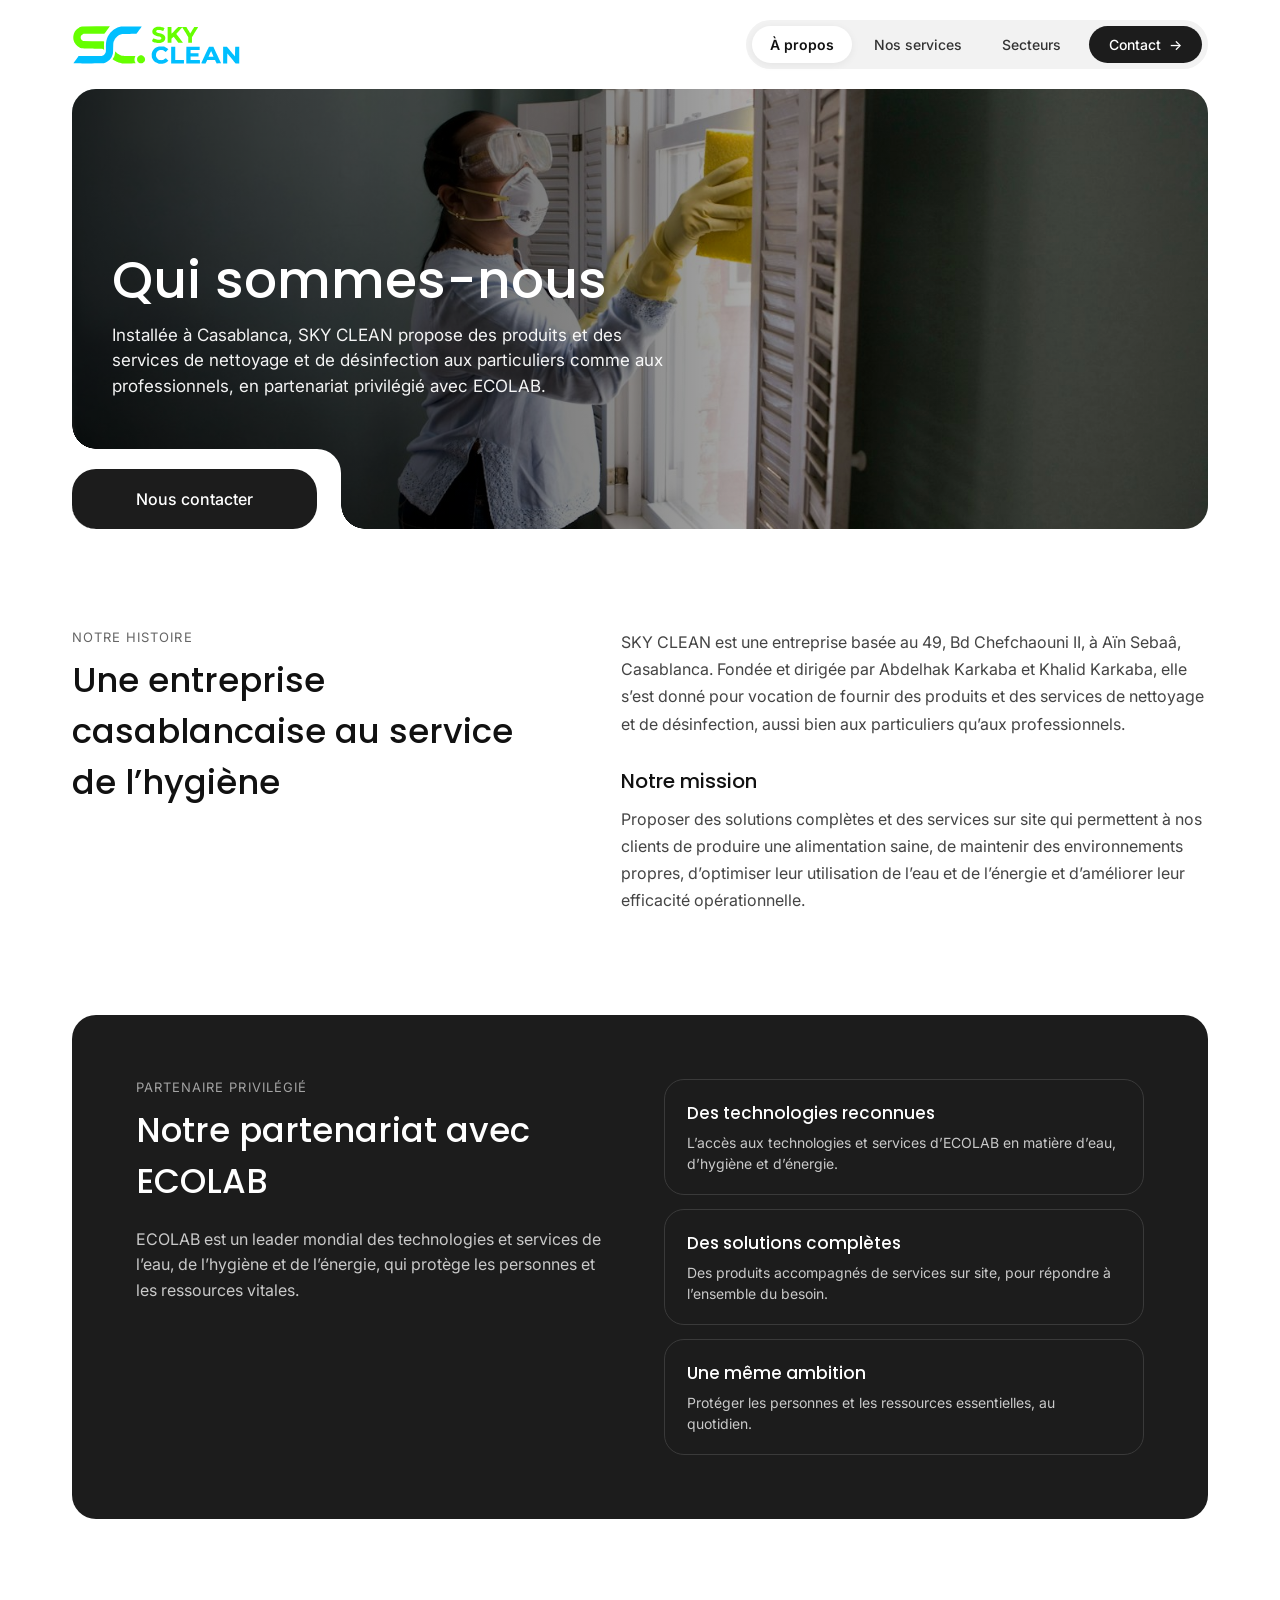
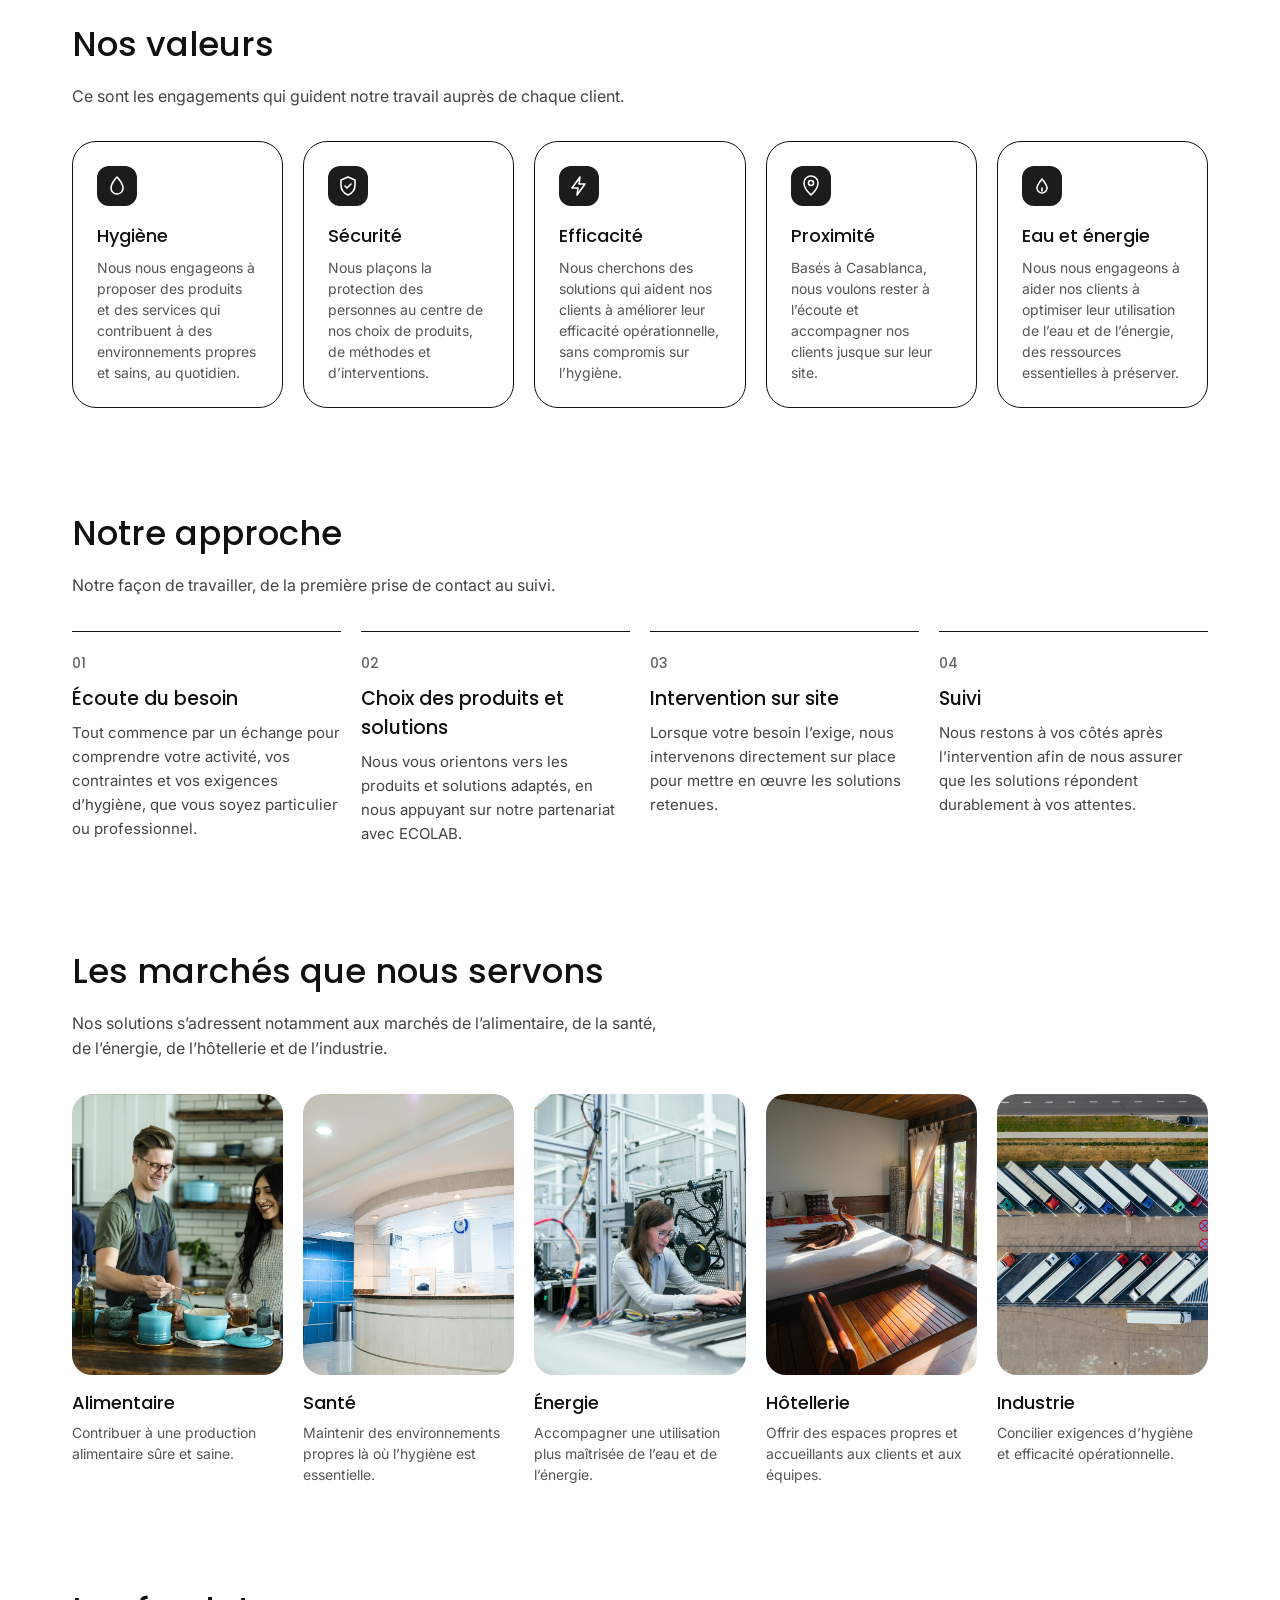
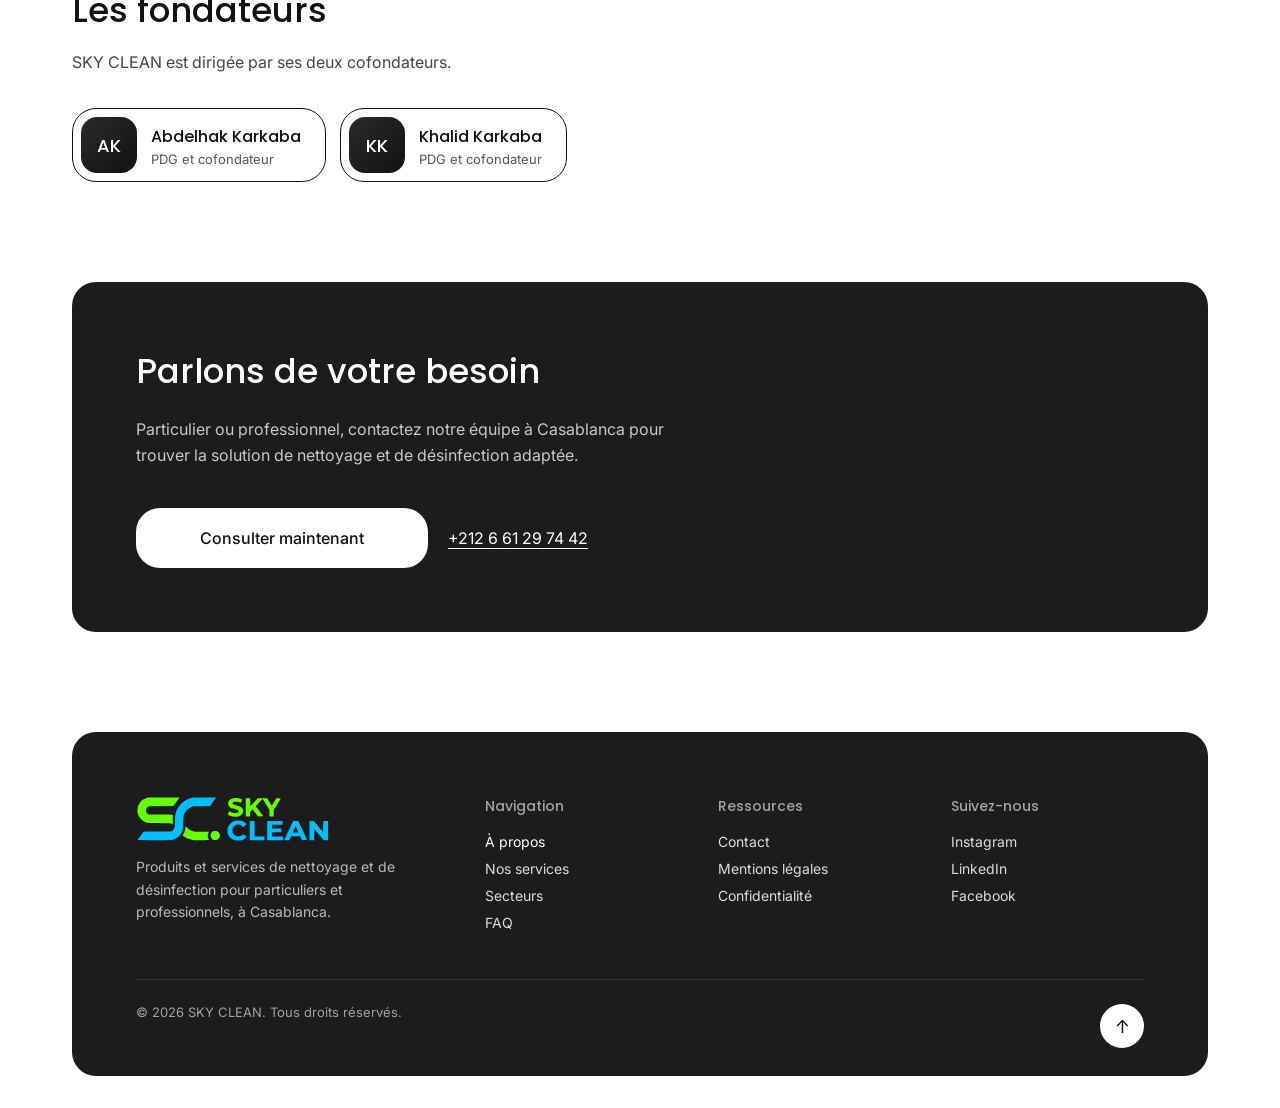
==== a-propos.html @ 891a5574 "Retire FAQ du menu" ====
<!DOCTYPE html><html lang="fr"><head><meta charset="utf-8"><meta name="description" content="Découvrez SKY CLEAN, entreprise de Casablanca partenaire privilégié d’ECOLAB : produits et services de nettoyage et de désinfection pour particuliers et professionnels."><meta name="viewport" content="width=device-width,initial-scale=1"><title>À propos — SKY CLEAN, partenaire privilégié d’ECOLAB à Casablanca</title>
<meta name="theme-color" content="#1c1c1c"><meta property="og:type" content="website"><meta property="og:locale" content="fr_FR"><meta property="og:title" content="Qui sommes-nous — SKY CLEAN, Casablanca"><meta property="og:description" content="SKY CLEAN, partenaire privilégié d’ECOLAB à Casablanca : produits et services de nettoyage et de désinfection pour particuliers et professionnels."><meta property="og:image" content="img/hero.jpg"><meta name="twitter:card" content="summary_large_image">
<link rel="icon" href="data:image/svg+xml,%3Csvg xmlns='http://www.w3.org/2000/svg' viewBox='0 0 32 32'%3E%3Crect width='32' height='32' rx='8' fill='%231c1c1c'/%3E%3Ctext x='16' y='22' font-family='Arial' font-weight='700' font-size='15' fill='%23fff' text-anchor='middle'%3ESC%3C/text%3E%3C/svg%3E">
<link rel="preconnect" href="https://fonts.googleapis.com"><link rel="preconnect" href="https://fonts.gstatic.com" crossorigin>
<link href="https://fonts.googleapis.com/css2?family=Inter:wght@400;500;600&family=Poppins:wght@400;500;600&display=swap" rel="stylesheet">
<link rel="stylesheet" href="styles.css"></head><body id="top"><div class="w">
<nav aria-label="Navigation principale"><a class="logo" href="index.html" aria-label="SKY CLEAN, accueil"><img src="img/logo.svg" alt="SKY CLEAN" width="173" height="41"></a><button class="burger" id="bg" aria-label="Ouvrir le menu" aria-expanded="false" aria-controls="menu"><span></span><span></span><span></span></button><ul id="menu"><li><a href="a-propos.html" aria-current="page">À propos</a></li><li><a href="services.html">Nos services</a></li><li><a href="secteurs.html">Secteurs</a></li><li><a href="contact.html">Contact</a></li></ul></nav>
<main>
<section class="phero" style="background-image:url(img/hero.jpg)" aria-labelledby="ph-t"><div class="hc"><h1 id="ph-t">Qui sommes-nous</h1><p>Installée à Casablanca, SKY CLEAN propose des produits et des services de nettoyage et de désinfection aux particuliers comme aux professionnels, en partenariat privilégié avec ECOLAB.</p></div><div class="cta"><a class="btn" href="contact.html">Nous contacter</a></div></section>
<section class="cpad ab2" aria-labelledby="hi-t"><div><span class="ey">Notre histoire</span><h2 id="hi-t">Une entreprise casablancaise au service de l’hygiène</h2></div><div class="pr"><p>SKY CLEAN est une entreprise basée au 49, Bd Chefchaouni II, à Aïn Sebaâ, Casablanca. Fondée et dirigée par Abdelhak Karkaba et Khalid Karkaba, elle s’est donné pour vocation de fournir des produits et des services de nettoyage et de désinfection, aussi bien aux particuliers qu’aux professionnels.</p><h3>Notre mission</h3><p>Proposer des solutions complètes et des services sur site qui permettent à nos clients de produire une alimentation saine, de maintenir des environnements propres, d’optimiser leur utilisation de l’eau et de l’énergie et d’améliorer leur efficacité opérationnelle.</p></div></section>
<section class="cpad"><div class="eco" aria-labelledby="ec-t"><div><span class="ey">Partenaire privilégié</span><h2 id="ec-t">Notre partenariat avec ECOLAB</h2><p>ECOLAB est un leader mondial des technologies et services de l’eau, de l’hygiène et de l’énergie, qui protège les personnes et les ressources vitales.</p></div><ul class="el"><li><b>Des technologies reconnues</b><span>L’accès aux technologies et services d’ECOLAB en matière d’eau, d’hygiène et d’énergie.</span></li><li><b>Des solutions complètes</b><span>Des produits accompagnés de services sur site, pour répondre à l’ensemble du besoin.</span></li><li><b>Une même ambition</b><span>Protéger les personnes et les ressources essentielles, au quotidien.</span></li></ul></div></section>
<section class="cpad" aria-labelledby="va-t"><h2 id="va-t">Nos valeurs</h2><p class="lead">Ce sont les engagements qui guident notre travail auprès de chaque client.</p><div class="ccg vg"><div class="cc"><svg class="ic" viewBox="0 0 24 24" aria-hidden="true" focusable="false"><path d="M12 3s6 6.5 6 11a6 6 0 0 1-12 0c0-4.5 6-11 6-11z"/></svg><h3>Hygiène</h3><small>Nous nous engageons à proposer des produits et des services qui contribuent à des environnements propres et sains, au quotidien.</small></div><div class="cc"><svg class="ic" viewBox="0 0 24 24" aria-hidden="true" focusable="false"><path d="M12 3 5 6v5c0 4.5 3 8.3 7 10 4-1.7 7-5.5 7-10V6z"/><path d="m9 12 2 2 4-4"/></svg><h3>Sécurité</h3><small>Nous plaçons la protection des personnes au centre de nos choix de produits, de méthodes et d’interventions.</small></div><div class="cc"><svg class="ic" viewBox="0 0 24 24" aria-hidden="true" focusable="false"><path d="M13 3 5 14h6l-1 7 8-11h-6z"/></svg><h3>Efficacité</h3><small>Nous cherchons des solutions qui aident nos clients à améliorer leur efficacité opérationnelle, sans compromis sur l’hygiène.</small></div><div class="cc"><svg class="ic" viewBox="0 0 24 24" aria-hidden="true" focusable="false"><path d="M12 21s-7-6.2-7-12a7 7 0 0 1 14 0c0 5.8-7 12-7 12z"/><circle cx="12" cy="9" r="2.5"/></svg><h3>Proximité</h3><small>Basés à Casablanca, nous voulons rester à l’écoute et accompagner nos clients jusque sur leur site.</small></div><div class="cc"><svg class="ic" viewBox="0 0 24 24" aria-hidden="true" focusable="false"><path d="M7 14a5 5 0 0 0 10 0c0-3-5-9-5-9s-5 6-5 9z"/><path d="M12 14v3"/></svg><h3>Eau et énergie</h3><small>Nous nous engageons à aider nos clients à optimiser leur utilisation de l’eau et de l’énergie, des ressources essentielles à préserver.</small></div></div></section>
<section class="cpad" aria-labelledby="ap-t"><h2 id="ap-t">Notre approche</h2><p class="lead">Notre façon de travailler, de la première prise de contact au suivi.</p><ol class="stp"><li><span aria-hidden="true">01</span><h3>Écoute du besoin</h3><p>Tout commence par un échange pour comprendre votre activité, vos contraintes et vos exigences d’hygiène, que vous soyez particulier ou professionnel.</p></li><li><span aria-hidden="true">02</span><h3>Choix des produits et solutions</h3><p>Nous vous orientons vers les produits et solutions adaptés, en nous appuyant sur notre partenariat avec ECOLAB.</p></li><li><span aria-hidden="true">03</span><h3>Intervention sur site</h3><p>Lorsque votre besoin l’exige, nous intervenons directement sur place pour mettre en œuvre les solutions retenues.</p></li><li><span aria-hidden="true">04</span><h3>Suivi</h3><p>Nous restons à vos côtés après l’intervention afin de nous assurer que les solutions répondent durablement à vos attentes.</p></li></ol></section>
<section class="cpad" aria-labelledby="mk-t"><h2 id="mk-t">Les marchés que nous servons</h2><p class="lead">Nos solutions s’adressent notamment aux marchés de l’alimentaire, de la santé, de l’énergie, de l’hôtellerie et de l’industrie.</p><ul class="mkg"><li><div class="mi" role="img" aria-label="Préparation alimentaire" style="background-image:url(img/p1.jpg)"></div><h3>Alimentaire</h3><p>Contribuer à une production alimentaire sûre et saine.</p></li><li><div class="mi" role="img" aria-label="Établissement de santé" style="background-image:url(img/p2.jpg)"></div><h3>Santé</h3><p>Maintenir des environnements propres là où l’hygiène est essentielle.</p></li><li><div class="mi" role="img" aria-label="Site technique" style="background-image:url(img/s4.jpg)"></div><h3>Énergie</h3><p>Accompagner une utilisation plus maîtrisée de l’eau et de l’énergie.</p></li><li><div class="mi" role="img" aria-label="Établissement hôtelier" style="background-image:url(img/p3.jpg)"></div><h3>Hôtellerie</h3><p>Offrir des espaces propres et accueillants aux clients et aux équipes.</p></li><li><div class="mi" role="img" aria-label="Site industriel" style="background-image:url(img/p4.jpg)"></div><h3>Industrie</h3><p>Concilier exigences d’hygiène et efficacité opérationnelle.</p></li></ul></section>
<section class="cpad" aria-labelledby="fo-t"><h2 id="fo-t">Les fondateurs</h2><p class="lead">SKY CLEAN est dirigée par ses deux cofondateurs.</p><div class="tm tl"><div class="tb"><div class="ph" aria-hidden="true">AK</div><div><h3>Abdelhak Karkaba</h3><p>PDG et cofondateur</p></div></div><div class="tb"><div class="ph" aria-hidden="true">KK</div><div><h3>Khalid Karkaba</h3><p>PDG et cofondateur</p></div></div></div></section>
<section class="cpad"><div class="dcta" aria-labelledby="dc-t"><div><h2 id="dc-t">Parlons de votre besoin</h2><p>Particulier ou professionnel, contactez notre équipe à Casablanca pour trouver la solution de nettoyage et de désinfection adaptée.</p></div><div class="bs"><a class="btn wb" href="contact.html">Consulter maintenant</a><a class="tl2" href="tel:+212661297442">+212 6 61 29 74 42</a></div></div></section>
</main>
<footer class="ft"><div class="fg"><div><div class="logo"><img src="img/logo-light.svg" alt="SKY CLEAN" width="190" height="45"></div><p>Produits et services de nettoyage et de désinfection pour particuliers et professionnels, à Casablanca.</p></div><div><h4>Navigation</h4><ul><li><a href="a-propos.html" aria-current="page">À propos</a></li><li><a href="services.html">Nos services</a></li><li><a href="secteurs.html">Secteurs</a></li><li><a href="index.html#faq">FAQ</a></li></ul></div><div><h4>Ressources</h4><ul><li><a href="contact.html">Contact</a></li><li><a href="mentions-legales.html">Mentions légales</a></li><li><a href="confidentialite.html">Confidentialité</a></li></ul></div><div><h4>Suivez-nous</h4><ul><li><a href="#">Instagram</a></li><li><a href="#">LinkedIn</a></li><li><a href="#">Facebook</a></li></ul></div></div><div class="fb"><span>© 2026 SKY CLEAN. Tous droits réservés.</span><a class="top" href="#top" aria-label="Retour en haut">↑</a></div></footer></div>
<script src="main.js"></script>
</body></html>
---- styles.css ----
*{box-sizing:border-box;margin:0;padding:0}body{font-family:Inter,sans-serif;color:#111;background:#fff}
.w{max-width:1200px;margin:0 auto;padding:0 32px}a{color:inherit;text-decoration:none}
h1,h2,h3,.logo{font-family:Poppins,sans-serif;font-weight:500}
nav{display:flex;justify-content:space-between;align-items:center;padding:20px 0}.logo{font-size:20px}
nav ul{display:flex;gap:36px;list-style:none;font-size:14px}
.hero{position:relative;height:calc(100vh - 90px);min-height:480px;border-radius:24px;overflow:hidden;background:url(img/hero.jpg) center/cover}
.hero:after{content:"";position:absolute;inset:0;background:linear-gradient(90deg,rgba(0,0,0,.55),transparent 60%)}
.hc{position:absolute;left:40px;bottom:150px;z-index:1;color:#fff;max-width:640px}
.hc h1{font-size:56px;line-height:1.1;margin-bottom:16px}.hc p{font-size:17px;opacity:.9}
.cta{position:absolute;left:0;bottom:0;z-index:1;background:#fff;padding:20px 24px 0 0;border-top-right-radius:24px}
.cta:before,.cta:after{content:"";position:absolute;width:24px;height:24px;background:radial-gradient(circle at 100% 0,transparent 23.5px,#fff 24px)}.cta:before{left:0;top:-24px}.cta:after{right:-24px;bottom:0}
.btn{display:inline-block;background:#1c1c1c;color:#fff;padding:20px 64px;border-radius:24px;font-weight:500}
.about{display:grid;grid-template-columns:1fr 1fr;gap:60px;padding:110px 0 90px;align-items:center}
h2{font-size:34px;margin-bottom:20px}.about p{color:#444;line-height:1.6}
.logos{display:flex;gap:44px;margin-top:50px;font-size:22px;font-weight:600;color:#555}
.stats{display:grid;grid-template-columns:1fr 1fr;gap:50px 20px;text-align:center}
.stats b{display:block;font:500 50px Poppins}.stats span{color:#666;font-size:14px}
.sh{display:flex;justify-content:space-between;align-items:center;margin-bottom:28px}
.arr button{width:44px;height:44px;border-radius:50%;border:1.5px solid #111;background:#fff;font-size:18px;cursor:pointer;margin-left:10px}.arr button+button{background:#111;color:#fff}
.track{display:flex;gap:20px;overflow-x:auto;scroll-behavior:smooth;scrollbar-width:none}
.card{flex:0 0 calc(25% - 15px);min-width:240px}.card div{position:relative;height:300px;border-radius:16px;background:center/cover}
.card div:before{content:attr(data-n);position:absolute;top:12px;left:16px;color:#fff;font-weight:600}
.card h3{font-size:20px;margin:14px 0 6px}.card p{font-size:13px;color:#555}
.port{display:grid;grid-template-columns:repeat(3,1fr);grid-template-rows:240px 120px 240px;gap:20px;padding:120px 0 80px}
.tile{position:relative;border-radius:16px;background:center/cover;overflow:hidden}.tile span{position:absolute;right:16px;bottom:14px;color:#fff;font-weight:500;text-decoration:none}
.intro p{color:#444;line-height:1.6}.ol{border:1.5px solid #111;border-radius:999px;display:flex;align-items:center;justify-content:center;font-weight:500}
.mq{padding:0 0 100px}.mq h2{margin-bottom:32px}.mqw{overflow:hidden;-webkit-mask:linear-gradient(90deg,transparent,#000 10%,#000 90%,transparent);mask:linear-gradient(90deg,transparent,#000 10%,#000 90%,transparent)}.mqt{display:flex;width:max-content;animation:mq 30s linear infinite}.mqt span{flex:none;margin:0 12px;padding:12px 28px;border:1.5px solid #111;border-radius:999px;font:600 16px Poppins;color:#222;white-space:nowrap}@keyframes mq{to{transform:translateX(-50%)}}@media(prefers-reduced-motion:reduce){.mqt{animation:none}}
.cs{padding:40px 0 120px;text-align:center}.cs .ct{font:500 clamp(26px,4vw,44px)/1.25 Poppins;max-width:900px;margin:0 auto 40px;perspective:500px}.cs .bs{display:flex;gap:14px;justify-content:center;flex-wrap:wrap}.btn2{display:inline-block;padding:20px 48px;border:1.5px solid #111;border-radius:24px;font-weight:500}@media(max-width:860px){.cs{padding:16px 0 72px}.cs .ct{margin-bottom:28px}.cs .bs a{flex:1 1 100%;text-align:center}}
.tm{display:flex;gap:14px;justify-content:center;flex-wrap:wrap}.tb{display:flex;align-items:center;gap:14px;padding:8px 24px 8px 8px;border:1.5px solid #111;border-radius:24px;text-align:left}.tb .ph{width:56px;height:56px;aspect-ratio:1/1;flex:none;border-radius:16px;background:linear-gradient(135deg,#2a2a2a,#111);display:flex;align-items:center;justify-content:center;font:500 18px Poppins;color:#fff}.tb h3{font-size:16px;margin:0 0 2px}.tb p{font-size:13px;color:#555}@media(max-width:860px){.tb{flex:1 1 100%}}
.nl{margin:0 0 100px;padding:64px;border-radius:24px;background:#1c1c1c;color:#fff;display:grid;grid-template-columns:1.1fr 1fr;gap:40px;align-items:center}.nl h2{margin-bottom:12px}.nl p{color:#bbb;line-height:1.6}.nl form{display:flex;gap:10px;background:#fff;padding:6px;border-radius:24px}.nl input{flex:1;min-width:0;border:0;outline:0;padding:0 18px;font:15px Inter;background:transparent;color:#111}.nl button{border:0;background:#1c1c1c;color:#fff;padding:16px 32px;border-radius:20px;font:500 15px Inter;cursor:pointer}.nl small{display:block;margin-top:12px;color:#888;font-size:12px}.nl .ok{color:#fff}@media(max-width:860px){.nl{grid-template-columns:1fr;padding:32px 20px;gap:24px;margin-bottom:56px;border-radius:20px}.nl form{flex-direction:column;background:transparent;padding:0}.nl input{background:#fff;border-radius:20px;padding:16px 18px}}
.ci{padding:0 0 100px}.cg{display:grid;grid-template-columns:repeat(5,1fr);gap:20px}.cg div{border:1.5px solid #111;border-radius:24px;padding:24px;min-height:140px}.cg span{display:block;font-size:13px;color:#666;margin-bottom:10px}.cg p{font:500 16px/1.5 Poppins;min-height:24px}@media(max-width:1100px){.cg{grid-template-columns:repeat(3,1fr)}}@media(max-width:860px){.ci{padding-bottom:56px}.cg{grid-template-columns:1fr 1fr;gap:12px}.cg div{padding:18px;min-height:110px;border-radius:20px}.cg div:last-child{grid-column:1/-1}}
.fq{padding:0 0 100px;display:grid;grid-template-columns:1fr 1.6fr;gap:60px}.fq .in p{color:#444;line-height:1.6}.fl{display:flex;flex-direction:column;gap:12px}.fl details{border:1.5px solid #111;border-radius:24px;padding:0 24px}.fl summary{list-style:none;cursor:pointer;display:flex;justify-content:space-between;align-items:center;gap:16px;padding:20px 0;font:500 17px Poppins}.fl summary::-webkit-details-marker{display:none}.fl summary:after{content:"+";flex:none;width:32px;height:32px;border-radius:50%;background:#1c1c1c;color:#fff;display:flex;align-items:center;justify-content:center;font:400 20px Inter;transition:transform .3s}.fl details[open] summary:after{transform:rotate(45deg)}.fl details p{color:#555;line-height:1.6;padding:0 0 20px}@media(max-width:860px){.fq{grid-template-columns:1fr;gap:24px;padding-bottom:56px}.fl details{padding:0 18px;border-radius:20px}.fl summary{font-size:15px;padding:16px 0}}
.ft{margin:0 0 32px;padding:64px 64px 28px;border-radius:24px;background:#1c1c1c;color:#fff}.fg{display:grid;grid-template-columns:1.6fr 1fr 1fr 1fr;gap:40px;padding-bottom:48px;border-bottom:1px solid #333}.ft .logo{font-size:24px;margin-bottom:14px}.ft p{color:#bbb;line-height:1.6;max-width:320px;font-size:14px}.ft h4{font:500 14px Poppins;color:#888;margin-bottom:16px}.ft ul{list-style:none;display:flex;flex-direction:column;gap:10px;font-size:14px}.ft ul a{color:#ddd}.ft ul a:hover{color:#fff}.fb{display:flex;justify-content:space-between;gap:16px;padding-top:24px;font-size:13px;color:#888;flex-wrap:wrap}.top{display:inline-flex;align-items:center;justify-content:center;width:44px;height:44px;border-radius:50%;background:#fff;color:#111;font-size:18px}@media(max-width:860px){.ft{padding:32px 20px 20px;border-radius:20px;margin-bottom:16px}.fg{grid-template-columns:1fr 1fr;gap:28px;padding-bottom:28px}.fg>div:first-child{grid-column:1/-1}.fb{align-items:center}}
.burger{display:none}
@media(max-width:860px){.hero{height:480px}.hc{left:24px;bottom:120px}.hc h1{font-size:36px}.btn{padding:18px 32px}
.w{padding:0 16px}nav{padding:14px 0;position:relative;z-index:20}
.burger{display:flex;flex-direction:column;justify-content:center;gap:5px;width:44px;height:44px;border:0;background:none;cursor:pointer;padding:10px}
.burger span{display:block;height:2px;background:#111;border-radius:2px;transition:.25s}
.burger[aria-expanded=true] span:nth-child(1){transform:translateY(7px) rotate(45deg)}.burger[aria-expanded=true] span:nth-child(2){opacity:0}.burger[aria-expanded=true] span:nth-child(3){transform:translateY(-7px) rotate(-45deg)}
nav ul{display:none;position:absolute;top:100%;left:0;right:0;flex-direction:column;gap:0;background:#fff;border-radius:16px;box-shadow:0 12px 32px rgba(0,0,0,.12);padding:8px;font-size:16px}
nav ul.open{display:flex}nav ul a{display:block;padding:14px 16px;border-radius:10px}nav ul a:active,nav ul a:focus-visible{background:#f2f2f2}





.about{grid-template-columns:1fr;gap:44px;padding:64px 0 56px}h2{font-size:28px;margin-bottom:16px}
.logos{gap:28px;margin-top:28px;font-size:18px;flex-wrap:wrap}
.stats{gap:32px 12px}.stats b{font-size:38px}.stats span{font-size:13px}
.sh{margin-bottom:20px}
.track{scroll-snap-type:x mandatory;margin:0 -16px;padding:0 16px;scroll-padding:0 16px;gap:14px}
.card{flex:0 0 72%;min-width:0;scroll-snap-align:start}.card div{height:240px}.card h3{font-size:18px;margin-top:12px}
.port{grid-template-columns:1fr 1fr;grid-template-rows:auto;gap:12px;padding:72px 0 40px}
.port>*{grid-area:auto!important}.port .intro{grid-column:1/-1!important;margin-bottom:8px}
.tile{height:200px}.port .tile:nth-child(2),.port .tile:nth-child(5){grid-column:1/-1!important;height:240px}
.tile span{left:14px;right:auto;bottom:12px;font-size:14px;text-shadow:0 1px 6px rgba(0,0,0,.5)}
.mq{padding:0 0 56px}.mq h2{margin-bottom:20px}.mqt span{margin:0 6px;padding:8px 16px;font-size:13px}
}
@media(min-width:600px) and (max-width:860px){.card{flex-basis:44%}.tile{height:260px}.port .tile:nth-child(2),.port .tile:nth-child(5){height:320px}}
.stats b{font-size:30px;line-height:1.2;margin-bottom:6px}@media(max-width:860px){.stats b{font-size:20px}}
.cg>div{min-width:0}.cg p{overflow-wrap:anywhere}@media(max-width:860px){.cg{grid-template-columns:repeat(2,minmax(0,1fr))}.cg p{font-size:14px}}
@media(max-width:860px){.hc{right:24px}.hero:after{background:linear-gradient(180deg,rgba(0,0,0,.15),rgba(0,0,0,.7) 75%)}}
/* QA pass */
html{scroll-behavior:smooth}@media(prefers-reduced-motion:reduce){html{scroll-behavior:auto}}
[id]{scroll-margin-top:24px}
.sr-only{position:absolute;width:1px;height:1px;padding:0;margin:-1px;overflow:hidden;clip:rect(0,0,0,0);white-space:nowrap;border:0}
:focus-visible{outline:2px solid #111;outline-offset:3px;border-radius:8px}.nl :focus-visible,.ft :focus-visible,.btn:focus-visible{outline-color:#fff}.btn:focus-visible{box-shadow:0 0 0 5px #1c1c1c}.nl input:focus-visible{outline-offset:2px}
.logo{display:inline-flex;align-items:center;min-height:44px}
.hero:after{background:linear-gradient(90deg,rgba(0,0,0,.72) 0%,rgba(0,0,0,.45) 45%,rgba(0,0,0,.05) 75%),linear-gradient(0deg,rgba(0,0,0,.35),transparent 50%)}
.hc h1{text-wrap:balance}.hc p{max-width:520px;line-height:1.5;opacity:.95}
.about p,.intro p,.fq .in p{max-width:60ch}
.about{padding:100px 0}.port{padding:100px 0}.mq{padding:0 0 100px}.cs{padding:0 0 100px}
.card div:before,.tile span{text-shadow:0 1px 6px rgba(0,0,0,.55)}
.tile:after{content:"";position:absolute;inset:auto 0 0 0;height:45%;background:linear-gradient(0deg,rgba(0,0,0,.45),transparent);pointer-events:none}.tile span{z-index:1}
.nl small{color:#a3a3a3}.ft h4{color:#a3a3a3}.fb{color:#a3a3a3}
@media(max-width:860px){.about,.port{padding:56px 0}.mq,.cs{padding-bottom:56px}.port{padding-bottom:56px}
.ft ul{gap:0}.ft ul a{display:inline-flex;align-items:center;min-height:44px}
.cg a{display:inline-flex;align-items:center;min-height:44px}
.hero:after{background:linear-gradient(180deg,rgba(0,0,0,.15),rgba(0,0,0,.72) 75%)}}
/* ===== Contact page ===== */
.phero{position:relative;height:440px;border-radius:24px;overflow:hidden;background:url(img/contact.jpg) center/cover}
.phero:after{content:"";position:absolute;inset:0;background:linear-gradient(90deg,rgba(0,0,0,.75),rgba(0,0,0,.45) 50%,rgba(0,0,0,.1) 80%)}
.phero .hc{bottom:130px}.phero h1{font-size:52px;line-height:1.1;margin-bottom:14px}.phero p{max-width:560px;font-size:17px;line-height:1.5}
nav a[aria-current=page]{font-weight:600;text-decoration:underline;text-underline-offset:6px;text-decoration-thickness:1.5px}.ft a[aria-current=page]{color:#fff}
.cpad{padding:100px 0 0}.cpad:last-of-type{padding-bottom:100px}main+.ft,main~.ft{margin-top:0}
.ic{width:24px;height:24px;flex:none;fill:none;stroke:currentColor;stroke-width:1.6;stroke-linecap:round;stroke-linejoin:round}
.qa{display:flex;gap:12px;flex-wrap:wrap;margin:0 0 28px}.qa .btn2{display:inline-flex;align-items:center;gap:10px;padding:14px 26px;min-height:48px}.btn2:hover{background:#1c1c1c;color:#fff}
.ccg{display:grid;grid-template-columns:repeat(5,minmax(0,1fr));gap:20px}
.cc{border:1.5px solid #111;border-radius:24px;padding:24px;display:flex;flex-direction:column;gap:8px;min-width:0}
.cc .ic{width:40px;height:40px;padding:8px;border-radius:12px;background:#1c1c1c;color:#fff;margin-bottom:8px}
.cc span{font-size:13px;color:#666}.cc p{font:500 16px/1.5 Poppins;overflow-wrap:anywhere}.cc small{color:#555;font-size:13px;line-height:1.5;margin-top:auto}
.hm{display:grid;grid-template-columns:1fr 1.3fr;gap:20px;align-items:stretch}
.hrs{background:#1c1c1c;color:#fff;border-radius:24px;padding:40px}.hh{display:flex;justify-content:space-between;align-items:center;gap:12px;flex-wrap:wrap;margin-bottom:20px}.hh h2{margin:0}
.badge{display:inline-flex;align-items:center;gap:8px;padding:8px 14px;border-radius:999px;font-size:13px;font-weight:600;background:#333;color:#fff}.badge:before{content:"";width:8px;height:8px;border-radius:50%;background:#a3a3a3}
.badge.on{background:#e7f7ec;color:#0b5d23}.badge.on:before{background:#1a9a45}.badge.off{background:#3a2a2a;color:#ffd7d2}.badge.off:before{background:#ff6b5b}
.hrs table{width:100%;border-collapse:collapse;font-size:15px}.hrs th,.hrs td{padding:12px 0;border-bottom:1px solid #333;text-align:left;font-weight:400}.hrs td{text-align:right;color:#ddd}.hrs tr.today th,.hrs tr.today td{color:#fff;font-weight:600}.hrs tr.today th:after{content:" · aujourd’hui";font-weight:400;color:#a3a3a3;font-size:13px}
.tz{display:block;margin-top:14px;color:#a3a3a3;font-size:12px}
.map{position:relative;border-radius:24px;overflow:hidden;min-height:380px;border:1.5px solid #111;background:#eee}.map iframe{position:absolute;inset:0;width:100%;height:100%;border:0}.map .btn{position:absolute;left:16px;bottom:16px;padding:14px 32px}
.fm{display:grid;grid-template-columns:1fr 1.4fr;gap:60px}.fm .in p{color:#444;line-height:1.6;max-width:60ch}.fm .in a{text-decoration:underline}
.note{margin-top:28px;border:1.5px solid #111;border-radius:20px;padding:24px}.note h3{font-size:18px;margin-bottom:12px}.note ul{padding-left:18px;color:#444;line-height:1.7;font-size:14px}
#cf{display:flex;flex-direction:column;gap:16px}.f2{display:grid;grid-template-columns:1fr 1fr;gap:16px}.fr{display:flex;flex-direction:column;gap:6px;min-width:0}
.fr label{font-size:14px;font-weight:500}.fr abbr{text-decoration:none;color:#b42318}.opt{color:#666;font-weight:400}
#cf input:not([type=checkbox]),#cf select,#cf textarea{width:100%;min-height:48px;border:1.5px solid #111;border-radius:16px;padding:12px 16px;font:15px Inter;color:#111;background:#fff}#cf textarea{resize:vertical;min-height:140px}
#cf [aria-invalid=true]{border-color:#b42318!important;background:#fff8f7!important}.er{color:#b42318;font-size:13px;min-height:0}.er:empty{display:none}
.ck{flex-direction:row;flex-wrap:wrap;align-items:flex-start;gap:12px}.ck input{width:22px;height:22px;margin-top:1px;flex:none;accent-color:#1c1c1c}.ck label{flex:1;font-weight:400;line-height:1.5}.ck .er{flex-basis:100%}
#cf .btn{border:0;cursor:pointer;font:500 16px Inter;align-self:flex-start}.st{font-size:13px;color:#555}.st.ok{color:#0b5d23}.st.bad{color:#b42318}
@media(max-width:1100px){.ccg{grid-template-columns:repeat(3,minmax(0,1fr))}}
@media(max-width:860px){.phero{height:420px;border-radius:20px}.phero .hc{bottom:110px}.phero h1{font-size:36px}.phero p{font-size:15px}.phero:after{background:linear-gradient(180deg,rgba(0,0,0,.2),rgba(0,0,0,.75) 70%)}
.cpad{padding-top:56px}.cpad:last-of-type{padding-bottom:56px}.ccg{grid-template-columns:repeat(2,minmax(0,1fr));gap:12px}.cc{border-radius:20px;padding:18px}.cc p{font-size:14px}.cc:last-child{grid-column:1/-1}
.qa .btn2{flex:1 1 auto;justify-content:center;padding:12px 18px}
.hm,.fm{grid-template-columns:1fr;gap:24px}.hrs{padding:28px 20px;border-radius:20px}.map{min-height:320px;border-radius:20px}.f2{grid-template-columns:1fr}#cf .btn{width:100%;align-self:stretch}.note{padding:20px}}
@media(max-width:420px){.ccg{grid-template-columns:1fr}.cc:last-child{grid-column:auto}}
@media (max-width:860px){.cc a{display:inline-flex;align-items:center;min-height:44px}}
.cc a[href^="mailto"]{font-size:.86em;word-break:normal;overflow-wrap:anywhere}@media (min-width:1101px){.ccg{grid-template-columns:1fr 1fr .9fr 1.2fr 1fr}}
/* About page */
.ey{display:block;font-size:13px;color:#666;margin-bottom:10px;text-transform:uppercase;letter-spacing:.08em}
.lead{color:#444;line-height:1.6;max-width:60ch;margin:-6px 0 32px}
.ab2{display:grid;grid-template-columns:1fr 1.2fr;gap:60px}.pr p{color:#444;line-height:1.7;max-width:65ch}.pr h3{font-size:20px;margin:28px 0 10px}
.eco{background:#1c1c1c;color:#fff;border-radius:24px;padding:64px;display:grid;grid-template-columns:1fr 1fr;gap:48px}.eco p{color:#c9c9c9;line-height:1.6}.eco .ey{color:#a3a3a3}
.el{list-style:none;display:grid;gap:14px;padding:0;margin:0}.el li{border:1.5px solid #3a3a3a;border-radius:20px;padding:20px 22px}.el b{display:block;font:500 17px Poppins;margin-bottom:6px}.el span{color:#c9c9c9;font-size:14px;line-height:1.5}
.vg .cc h3{font-size:18px;margin:0}.vg .cc small{margin-top:0;font-size:14px}
.stp{list-style:none;padding:0;margin:0;display:grid;grid-template-columns:repeat(4,minmax(0,1fr));gap:20px}.stp li{border-top:1.5px solid #111;padding-top:20px}.stp span{font:500 14px Poppins;color:#666}.stp h3{font-size:19px;margin:10px 0 8px}.stp p{color:#444;line-height:1.6;font-size:15px}
.mkg{list-style:none;padding:0;margin:0;display:grid;grid-template-columns:repeat(5,minmax(0,1fr));gap:20px}.mi{aspect-ratio:3/4;border-radius:20px;background:center/cover;margin-bottom:14px}.mkg h3{font-size:18px;margin:0 0 6px}.mkg p{color:#555;font-size:14px;line-height:1.5}
.tl{justify-content:flex-start}
.dcta{background:#1c1c1c;color:#fff;border-radius:24px;padding:64px;display:flex;justify-content:space-between;align-items:center;gap:40px;flex-wrap:wrap}.dcta p{color:#c9c9c9;line-height:1.6;max-width:56ch}.dcta .bs{display:flex;gap:20px;align-items:center;flex-wrap:wrap}
.btn.wb{background:#fff;color:#111;border-radius:24px}.dcta .tl2{color:#fff;text-decoration:underline;text-underline-offset:4px;min-height:44px;display:inline-flex;align-items:center}.dcta :focus-visible{outline-color:#fff}.btn.wb:focus-visible{box-shadow:none}
@media(max-width:1100px){.mkg{grid-template-columns:repeat(3,minmax(0,1fr))}.stp{grid-template-columns:repeat(2,minmax(0,1fr))}}
@media(max-width:860px){.ab2,.eco{grid-template-columns:1fr;gap:24px}.eco,.dcta{padding:32px 20px;border-radius:20px}.mkg{grid-template-columns:repeat(2,minmax(0,1fr));gap:12px}.mi{aspect-ratio:1/1}.dcta .bs,.dcta .btn{width:100%;text-align:center}.dcta .bs{flex-direction:column;align-items:stretch}.dcta .tl2{justify-content:center}}
@media(max-width:600px){.stp{grid-template-columns:1fr}}
@media(max-width:380px){.mkg{grid-template-columns:1fr}}
@media (min-width:1101px){.ccg.vg{grid-template-columns:repeat(5,minmax(0,1fr))}}
/* Legal pages */
.tpl{font-size:12px;color:#555;background:#f4f4f4;border-radius:12px;padding:8px 14px;margin:0 0 16px;display:inline-block}
.phero.lh{height:340px}.phero.lh .hc{bottom:48px}.upd{font-size:14px!important;opacity:.85;margin-top:6px}
.lg{display:grid;grid-template-columns:260px minmax(0,1fr);gap:64px;align-items:start}
.toc{position:sticky;top:24px;border:1.5px solid #111;border-radius:20px;padding:24px}.toc h2{font-size:18px;margin:0 0 12px}.toc ol{list-style:none;padding:0;margin:0;display:grid;gap:2px}.toc a{display:block;padding:7px 10px;border-radius:10px;font-size:14px;color:#333}.toc a:hover{background:#f2f2f2}
.lc{max-width:70ch}.lc section{scroll-margin-top:24px;padding-bottom:36px;margin-bottom:36px;border-bottom:1px solid #e5e5e5}.lc section:last-child{border:0;margin:0;padding:0}
.lc h2{font-size:24px;margin-bottom:14px}.lc h2 span{color:#888;font-weight:500}.lc p,.lc li,.lc dd{color:#333;line-height:1.7}.lc p+p,.lc ul+p{margin-top:12px}.lc ul{padding-left:20px;margin:10px 0;display:grid;gap:6px}.lc a{text-decoration:underline;text-underline-offset:3px;overflow-wrap:anywhere}
.id{display:grid;grid-template-columns:200px 1fr;gap:10px 20px;margin-top:14px}.id dt{color:#666;font-size:14px;padding-top:2px}.id dd{margin:0}
.ph2{background:#fff3c4;color:#5c4400;border-radius:6px;padding:1px 6px;font-weight:500}
@media(max-width:860px){.lg{grid-template-columns:1fr;gap:28px}.toc{position:static;padding:18px}.toc a{min-height:44px;display:flex;align-items:center}.phero.lh{height:300px}.phero.lh .hc{bottom:28px}.id{grid-template-columns:1fr;gap:2px}.id dd{margin-bottom:10px}.lc h2{font-size:21px}}
.toc{display:block;height:auto;margin:0}.toc ol{flex-direction:column}
.logo img{display:block;height:40px;width:auto}.ft .logo img{height:46px}@media(max-width:860px){.logo img{height:32px}}
/* ===== Menu mobile ===== */
@media(max-width:860px){
nav .logo,.burger{position:relative;z-index:31}
.burger{border-radius:50%;background:#f2f2f2;transition:background .3s;gap:0;align-items:center}
.burger span{width:18px;height:2px;margin:2.5px 0;transition:transform .45s cubic-bezier(.7,0,.2,1),opacity .2s,width .3s}
.burger span:nth-child(2){width:12px;align-self:center;transform:translateX(-3px)}
.burger[aria-expanded=true]{background:#1c1c1c}.burger[aria-expanded=true] span{background:#fff}
.burger[aria-expanded=true] span:nth-child(1){transform:translateY(7px) rotate(45deg)}.burger[aria-expanded=true] span:nth-child(2){opacity:0;width:0}.burger[aria-expanded=true] span:nth-child(3){transform:translateY(-7px) rotate(-45deg)}
nav ul,nav ul.open{display:flex;position:fixed;inset:0;z-index:30;flex-direction:column;justify-content:center;gap:4px;padding:96px 28px 40px;margin:0;background:#fff;border-radius:0;box-shadow:none;counter-reset:mi;clip-path:circle(0 at calc(100% - 38px) 36px);visibility:hidden;transition:clip-path .6s cubic-bezier(.7,0,.2,1),visibility 0s .6s}
nav ul.open{clip-path:circle(150% at calc(100% - 38px) 36px);visibility:visible;transition:clip-path .7s cubic-bezier(.7,0,.2,1),visibility 0s}
nav ul li{overflow:hidden;border-bottom:1px solid #eee}
nav ul a{display:flex;align-items:baseline;gap:14px;padding:16px 4px;font:500 34px/1.1 Poppins,sans-serif;color:#111;transform:translateY(110%);opacity:0;transition:transform .5s cubic-bezier(.2,.8,.2,1),opacity .4s}
nav ul a:before{counter-increment:mi;content:"0" counter(mi);font:500 13px Inter,sans-serif;color:#a3a3a3}
nav ul.open a{transform:none;opacity:1}
nav ul.open li:nth-child(1) a{transition-delay:.25s}nav ul.open li:nth-child(2) a{transition-delay:.31s}nav ul.open li:nth-child(3) a{transition-delay:.37s}nav ul.open li:nth-child(4) a{transition-delay:.43s}nav ul.open li:nth-child(5) a{transition-delay:.49s}
nav ul a:active,nav ul a:focus-visible{background:none;padding-left:12px}
nav a[aria-current=page]{text-decoration:none}nav a[aria-current=page]:after{content:"";width:8px;height:8px;border-radius:50%;background:#111;margin-left:auto;align-self:center}
body.mo{overflow:hidden}
}
@media(max-width:860px) and (prefers-reduced-motion:reduce){nav ul,nav ul.open,nav ul a,.burger span{transition:none!important}}
/* ===== Menu desktop ===== */
@media(min-width:861px){
nav ul{gap:4px;align-items:center;padding:6px;background:#f2f2f2;border-radius:999px;font-size:14px}
nav ul a{display:block;padding:10px 18px;border-radius:999px;color:#333;font-weight:500;transition:background .25s,color .25s,box-shadow .25s}
nav ul a:hover{background:#fff;color:#111;box-shadow:0 2px 8px rgba(0,0,0,.06)}
nav a[aria-current=page]{text-decoration:none;background:#fff;color:#111;box-shadow:0 2px 8px rgba(0,0,0,.06)}
nav ul li:last-child{margin-left:6px}
nav ul li:last-child a{display:inline-flex;align-items:center;gap:8px;background:#1c1c1c;color:#fff;padding:10px 20px}
nav ul li:last-child a:after{content:"→";transition:transform .25s}
nav ul li:last-child a:hover{background:#000;color:#fff}nav ul li:last-child a:hover:after{transform:translateX(3px)}
nav ul li:last-child a[aria-current=page]{background:#1c1c1c;color:#fff}
}
/* Services page */
.svl{display:grid;gap:28px;margin-top:32px}
.svb{display:grid;grid-template-columns:minmax(0,5fr) minmax(0,6fr);gap:40px;align-items:center}
.svb:nth-child(even) .mi{order:2}
.svb .mi{aspect-ratio:4/3;border-radius:16px;background-size:cover;background-position:center}
.svb h3{font-size:28px;margin:8px 0 12px}
.svb p{color:#555;margin:0 0 16px}
.chk{list-style:none;padding:0;margin:0;display:grid;gap:10px}
.chk li{position:relative;padding-left:28px}
.chk li:before{content:"";position:absolute;left:0;top:.35em;width:16px;height:16px;border-radius:50%;background:#1c1c1c url("data:image/svg+xml,%3Csvg xmlns='http://www.w3.org/2000/svg' viewBox='0 0 16 16'%3E%3Cpath d='m4.5 8 2.5 2.5 4.5-5' fill='none' stroke='%23fff' stroke-width='2'/%3E%3C/svg%3E") center/12px no-repeat}
@media(max-width:800px){.svb{grid-template-columns:1fr;gap:18px}.svb:nth-child(even) .mi{order:0}.svb h3{font-size:22px}}
.sbh{font-size:14px;text-transform:uppercase;letter-spacing:.06em;color:#888;margin:18px 0 10px;font-weight:500}
.slk{display:inline-block;margin-top:4px;font-weight:500;color:#1c1c1c}
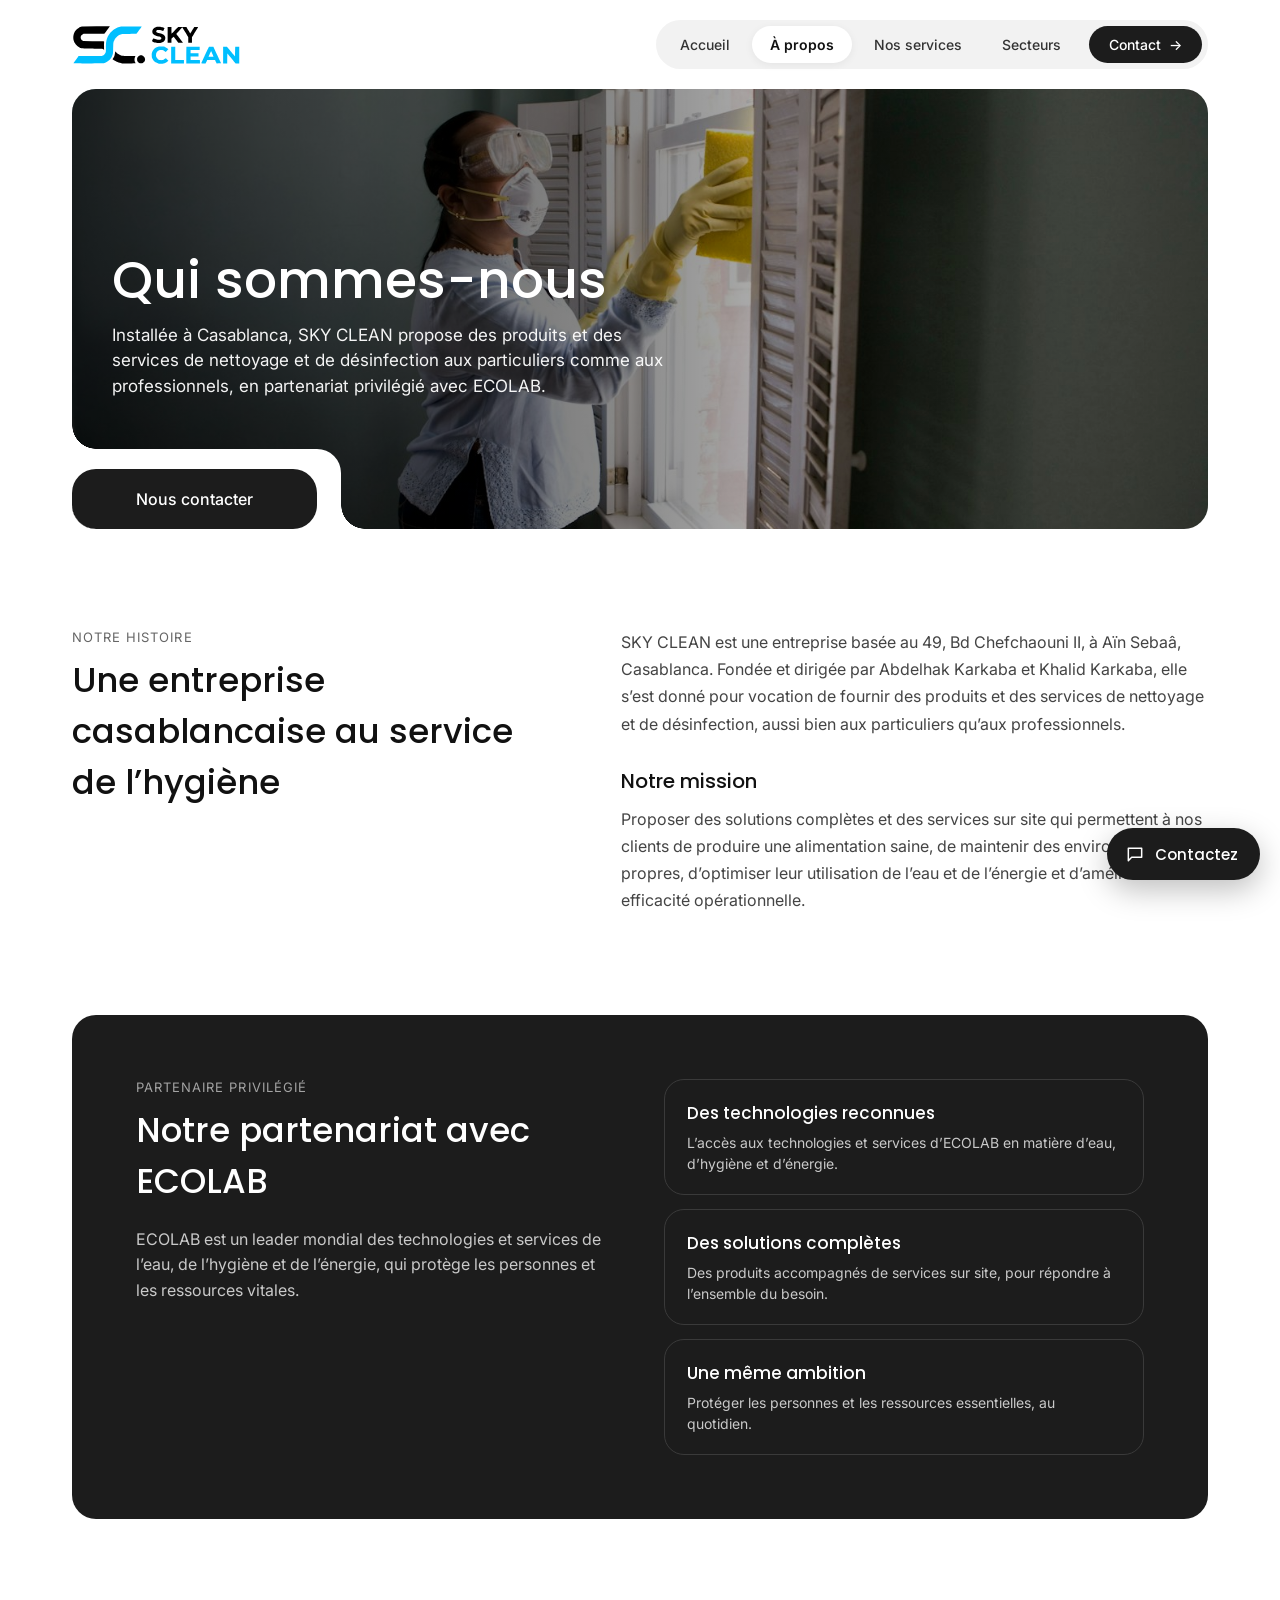
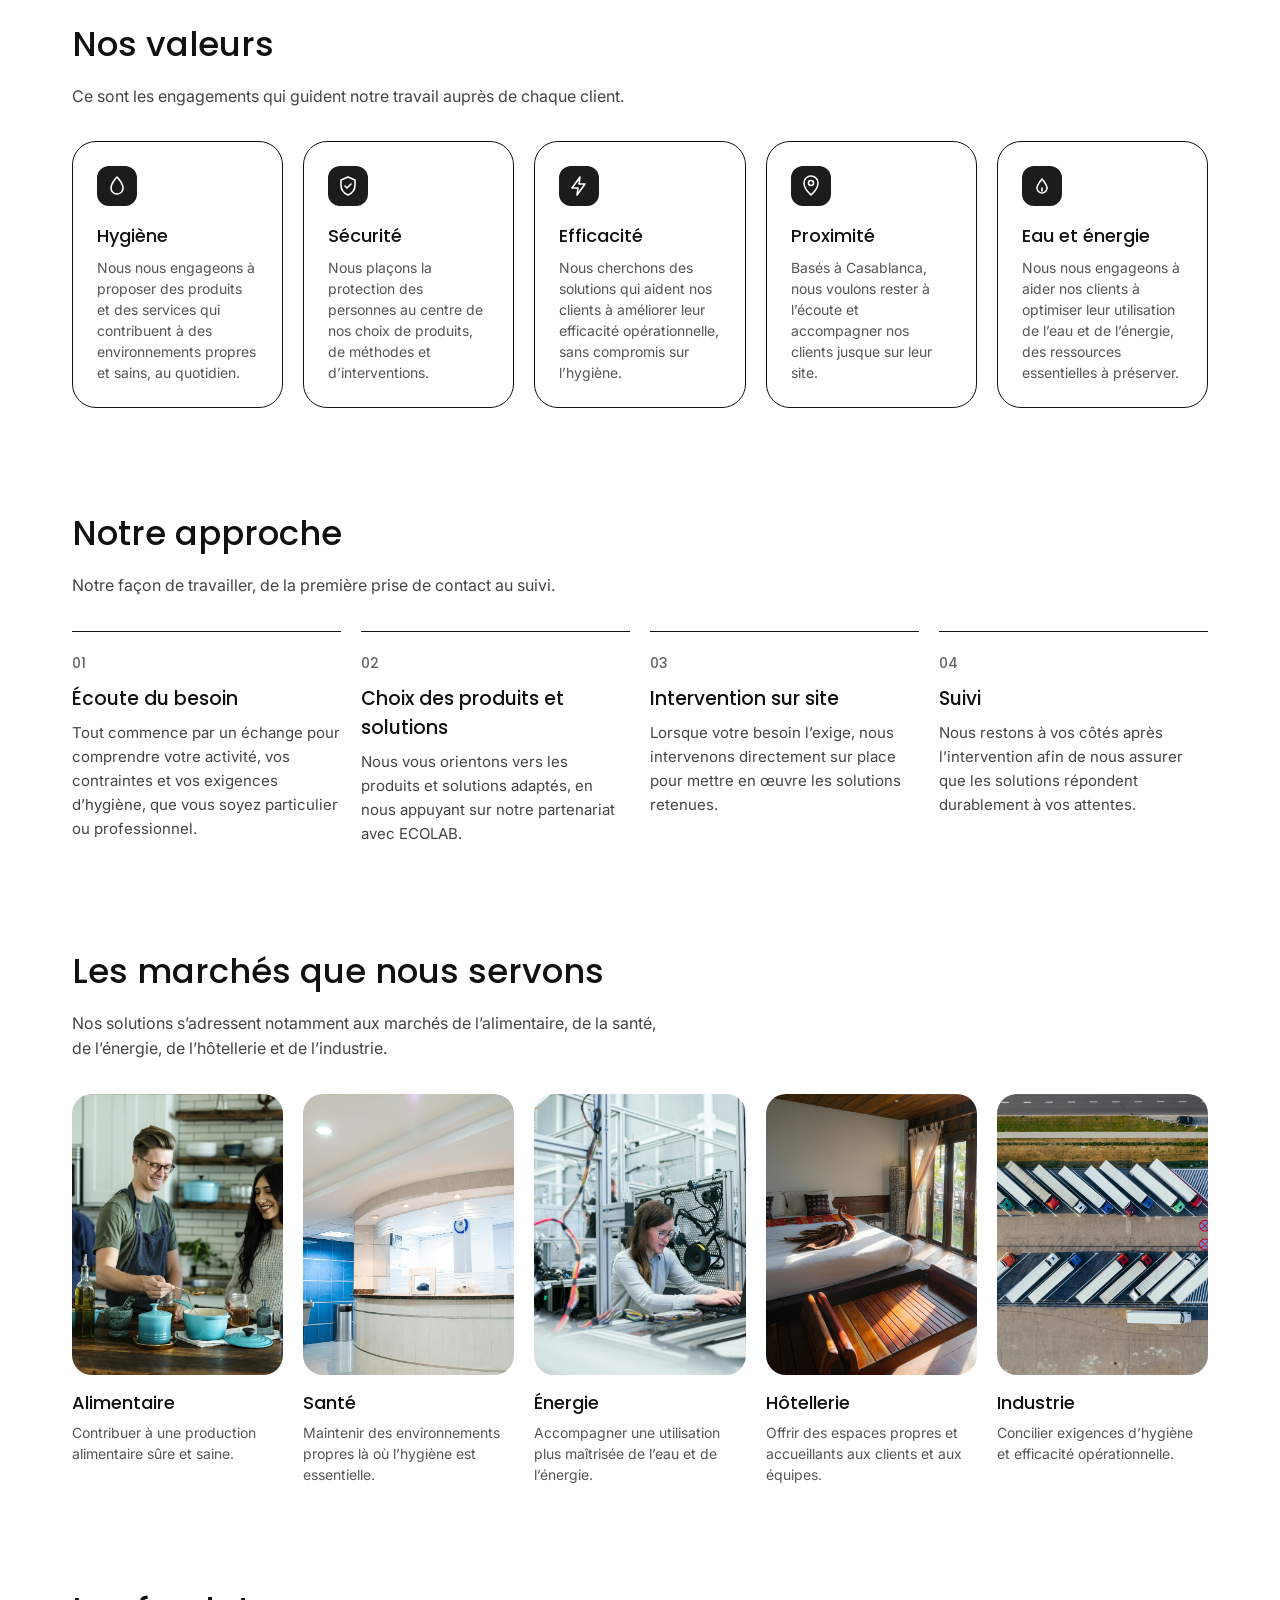
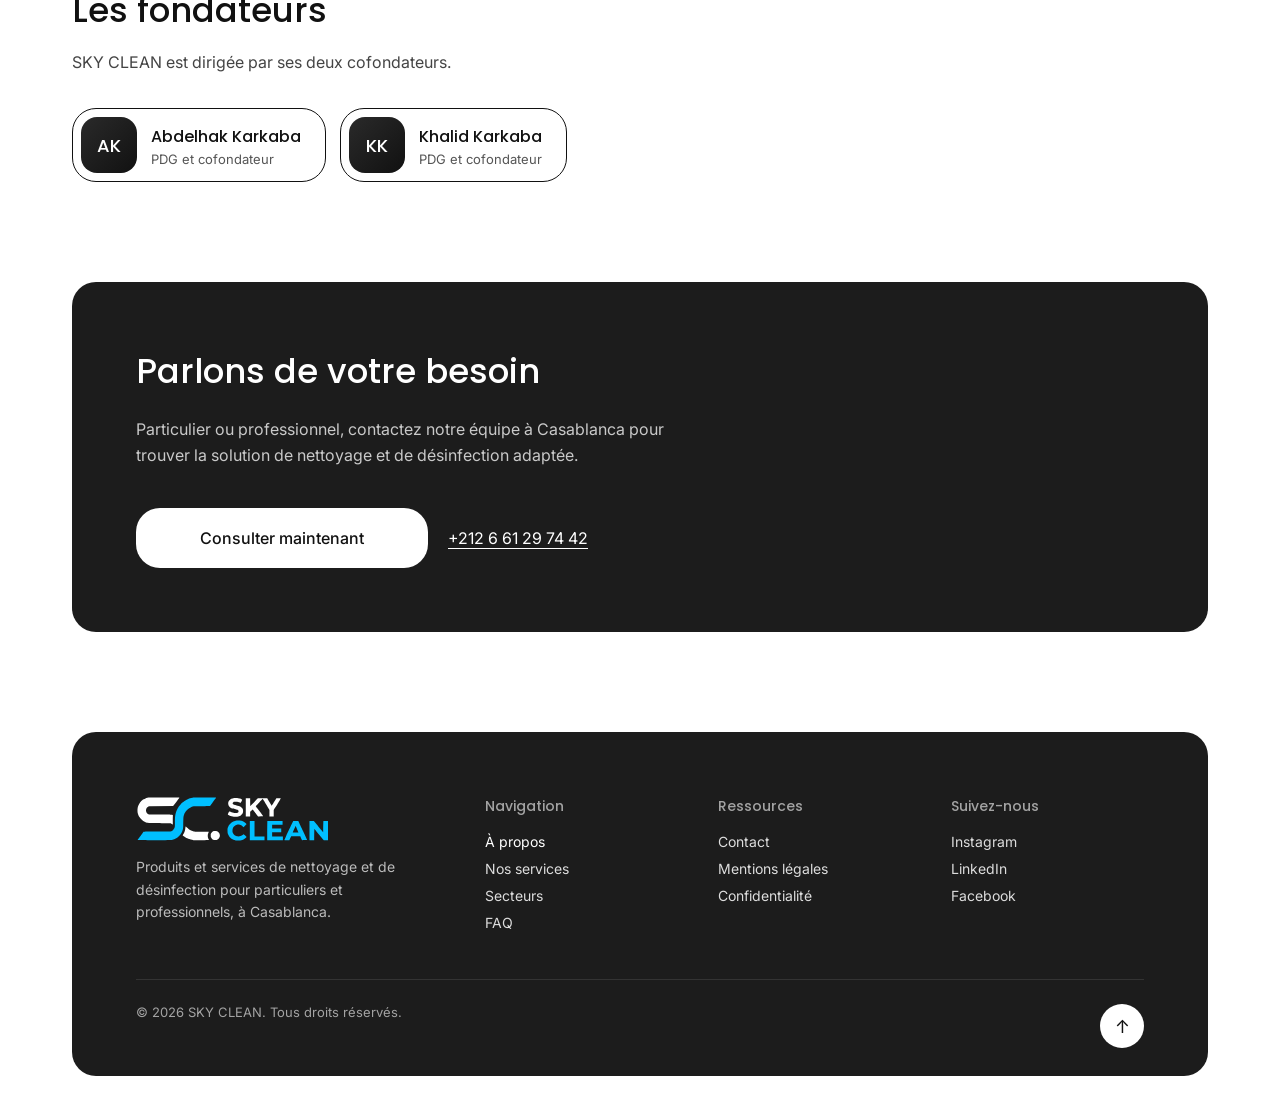
==== commit 668fc034: "Ajoute Accueil au menu" ====
--- a/a-propos.html
+++ b/a-propos.html
@@ -4,7 +4,7 @@
 <link rel="preconnect" href="https://fonts.googleapis.com"><link rel="preconnect" href="https://fonts.gstatic.com" crossorigin>
 <link href="https://fonts.googleapis.com/css2?family=Inter:wght@400;500;600&family=Poppins:wght@400;500;600&display=swap" rel="stylesheet">
 <link rel="stylesheet" href="styles.css"></head><body id="top"><div class="w">
-<nav aria-label="Navigation principale"><a class="logo" href="index.html" aria-label="SKY CLEAN, accueil"><img src="img/logo.svg" alt="SKY CLEAN" width="173" height="41"></a><button class="burger" id="bg" aria-label="Ouvrir le menu" aria-expanded="false" aria-controls="menu"><span></span><span></span><span></span></button><ul id="menu"><li><a href="a-propos.html" aria-current="page">À propos</a></li><li><a href="services.html">Nos services</a></li><li><a href="secteurs.html">Secteurs</a></li><li><a href="contact.html">Contact</a></li></ul></nav>
+<nav aria-label="Navigation principale"><a class="logo" href="index.html" aria-label="SKY CLEAN, accueil"><img src="img/logo.svg" alt="SKY CLEAN" width="173" height="41"></a><button class="burger" id="bg" aria-label="Ouvrir le menu" aria-expanded="false" aria-controls="menu"><span></span><span></span><span></span></button><ul id="menu"><li><a href="index.html">Accueil</a></li><li><a href="a-propos.html" aria-current="page">À propos</a></li><li><a href="services.html">Nos services</a></li><li><a href="secteurs.html">Secteurs</a></li><li><a href="contact.html">Contact</a></li></ul></nav>
 <main>
 <section class="phero" style="background-image:url(img/hero.jpg)" aria-labelledby="ph-t"><div class="hc"><h1 id="ph-t">Qui sommes-nous</h1><p>Installée à Casablanca, SKY CLEAN propose des produits et des services de nettoyage et de désinfection aux particuliers comme aux professionnels, en partenariat privilégié avec ECOLAB.</p></div><div class="cta"><a class="btn" href="contact.html">Nous contacter</a></div></section>
 <section class="cpad ab2" aria-labelledby="hi-t"><div><span class="ey">Notre histoire</span><h2 id="hi-t">Une entreprise casablancaise au service de l’hygiène</h2></div><div class="pr"><p>SKY CLEAN est une entreprise basée au 49, Bd Chefchaouni II, à Aïn Sebaâ, Casablanca. Fondée et dirigée par Abdelhak Karkaba et Khalid Karkaba, elle s’est donné pour vocation de fournir des produits et des services de nettoyage et de désinfection, aussi bien aux particuliers qu’aux professionnels.</p><h3>Notre mission</h3><p>Proposer des solutions complètes et des services sur site qui permettent à nos clients de produire une alimentation saine, de maintenir des environnements propres, d’optimiser leur utilisation de l’eau et de l’énergie et d’améliorer leur efficacité opérationnelle.</p></div></section>
--- a/styles.css
+++ b/styles.css
@@ -186,3 +186,18 @@
 @media(max-width:800px){.svb{grid-template-columns:1fr;gap:18px}.svb:nth-child(even) .mi{order:0}.svb h3{font-size:22px}}
 .sbh{font-size:14px;text-transform:uppercase;letter-spacing:.06em;color:#888;margin:18px 0 10px;font-weight:500}
 .slk{display:inline-block;margin-top:4px;font-weight:500;color:#1c1c1c}
+/* Floating contact */
+.fab{position:fixed;right:20px;bottom:20px;z-index:25;display:flex;flex-direction:column;align-items:flex-end;gap:12px;font-family:Inter,sans-serif}
+body.mo .fab{display:none}
+.fabb{display:flex;align-items:center;gap:10px;min-height:52px;padding:0 22px 0 18px;border:0;border-radius:999px;background:#1c1c1c;color:#fff;font:500 15px Poppins,sans-serif;cursor:pointer;box-shadow:0 10px 30px rgba(0,0,0,.25);transition:transform .2s}
+.fabb:hover{transform:translateY(-2px)}.fabb:focus-visible,.fabp a:focus-visible{outline:2px solid #1c1c1c;outline-offset:3px}
+.fabb svg,.fabp svg{width:20px;height:20px;fill:none;stroke:currentColor;stroke-width:1.8;stroke-linecap:round;stroke-linejoin:round;flex:none}
+.fabp{width:min(300px,calc(100vw - 40px));background:#fff;border-radius:24px;padding:14px;box-shadow:0 20px 50px rgba(0,0,0,.18);transform-origin:bottom right;opacity:0;transform:translateY(12px) scale(.94);transition:opacity .25s,transform .25s cubic-bezier(.2,.8,.2,1)}
+.fab.on .fabp{opacity:1;transform:none}
+.fabp p{margin:4px 8px 10px;font:500 15px Poppins,sans-serif;color:#1c1c1c}
+.fabp ul{list-style:none;margin:0;padding:0;display:grid;gap:4px}
+.fabp a{display:flex;align-items:center;gap:12px;min-height:48px;padding:6px 10px;border-radius:14px;color:#1c1c1c;text-decoration:none}
+.fabp a:hover{background:#f3f3f3}.fabp a svg{width:36px;height:36px;padding:8px;border-radius:50%;background:#f3f3f3;box-sizing:border-box}
+.fabp b{display:block;font-weight:500;font-size:14px}.fabp small{color:#666;font-size:13px}
+@media(max-width:600px){.fab{right:14px;bottom:14px}.fabb{min-height:48px;padding:0 18px 0 14px}}
+@media(prefers-reduced-motion:reduce){.fabp,.fabb{transition:none}}
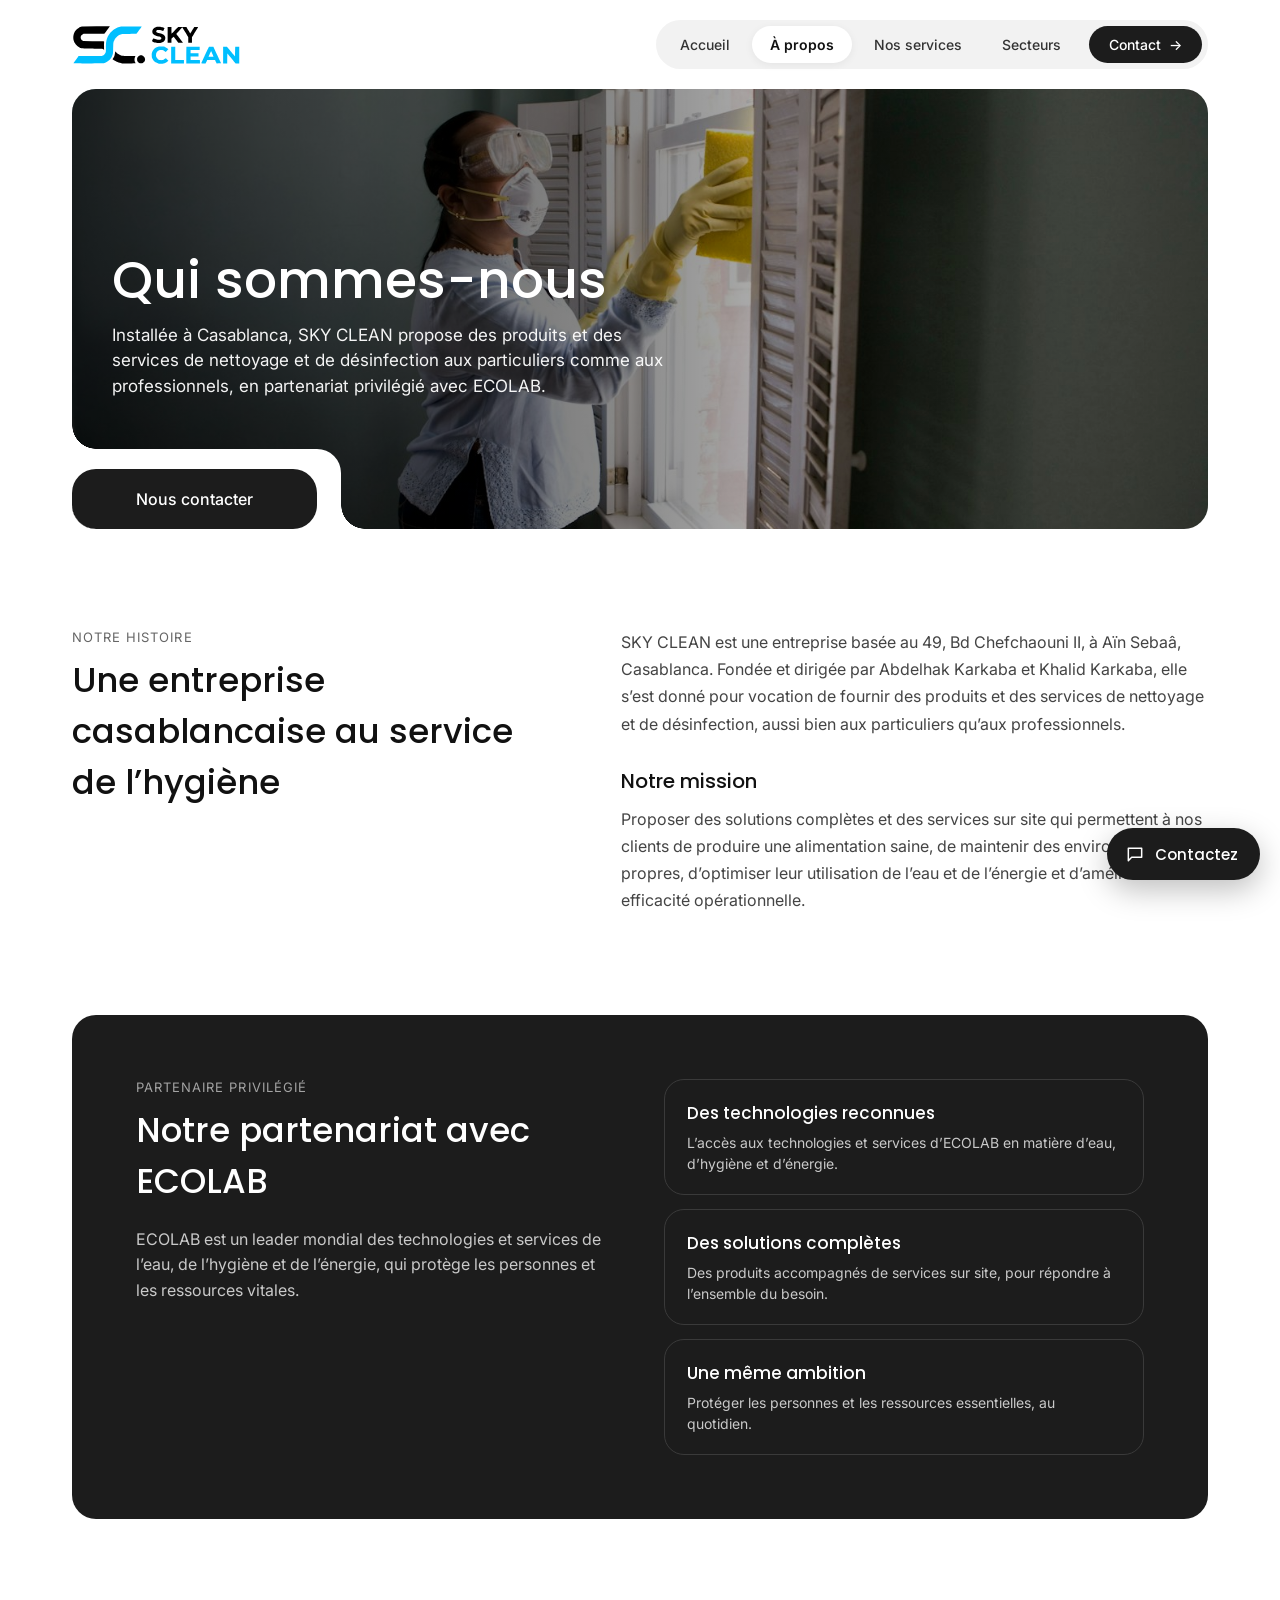
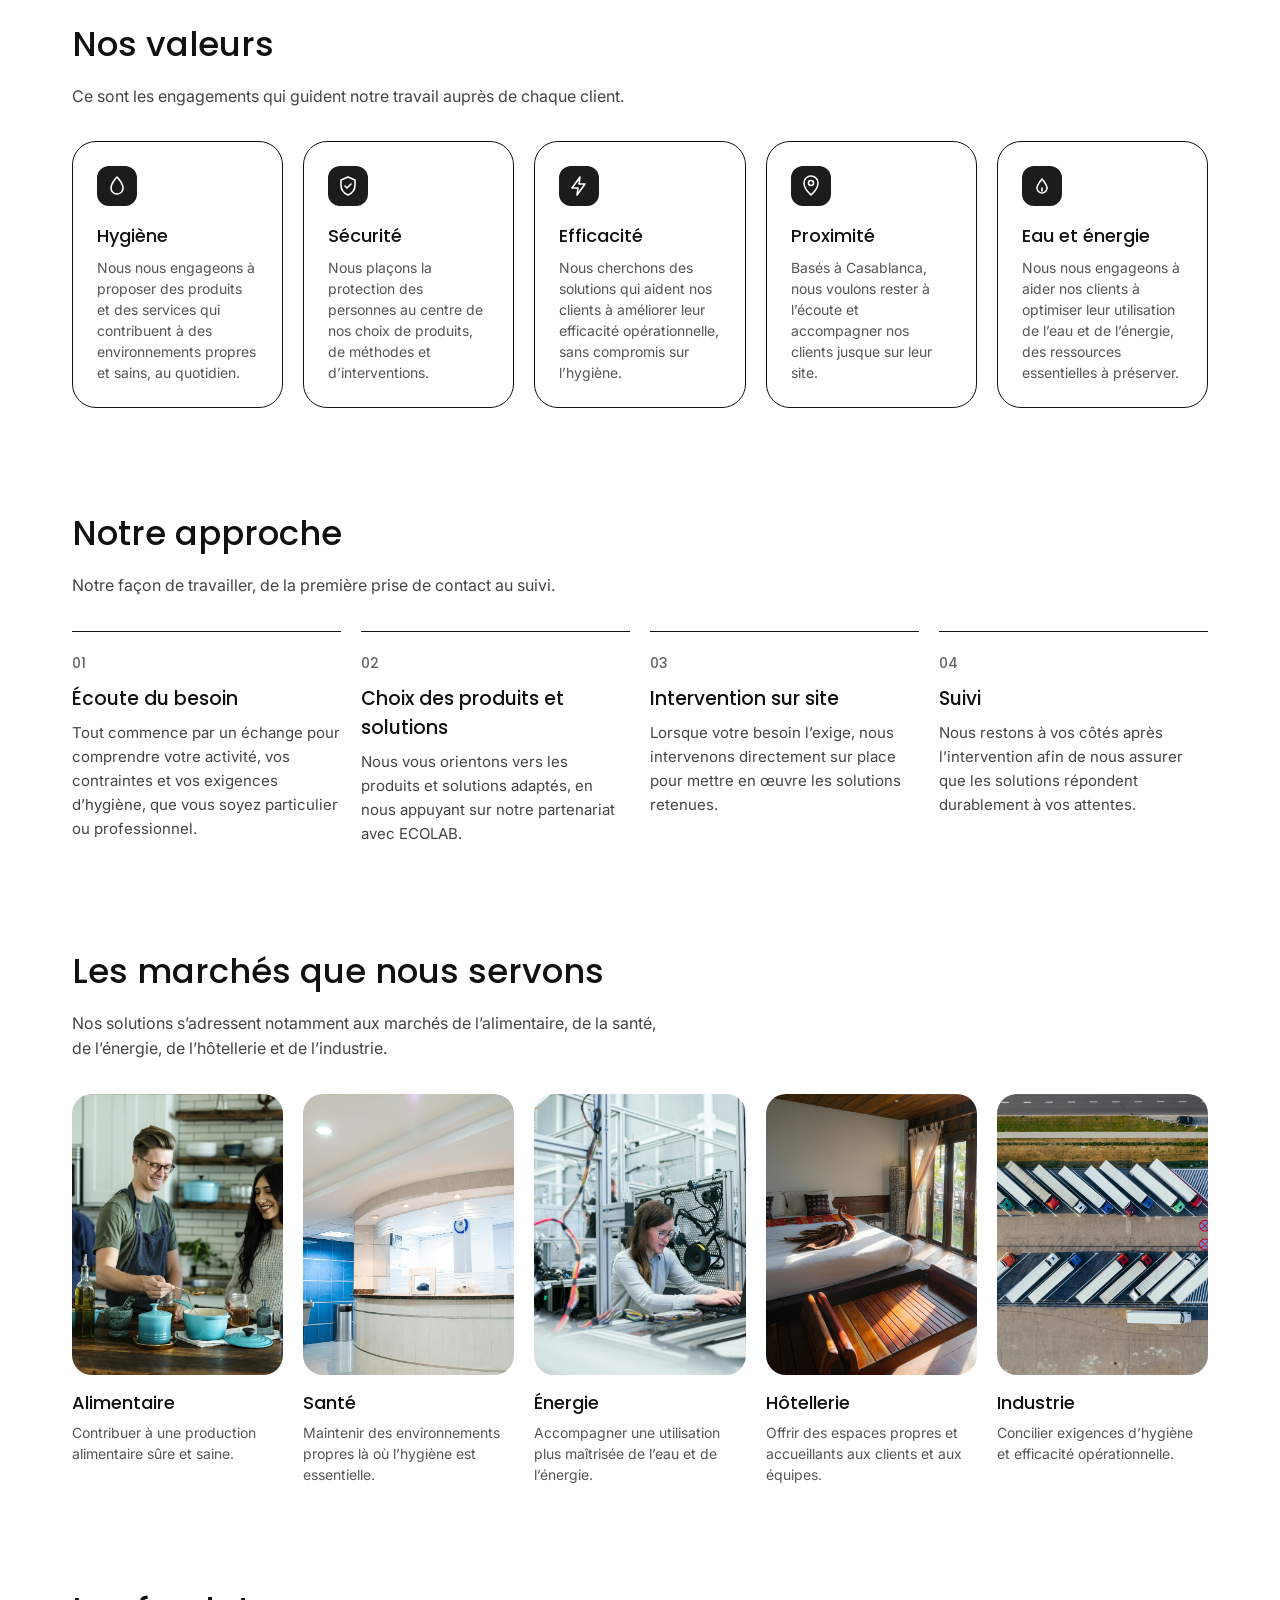
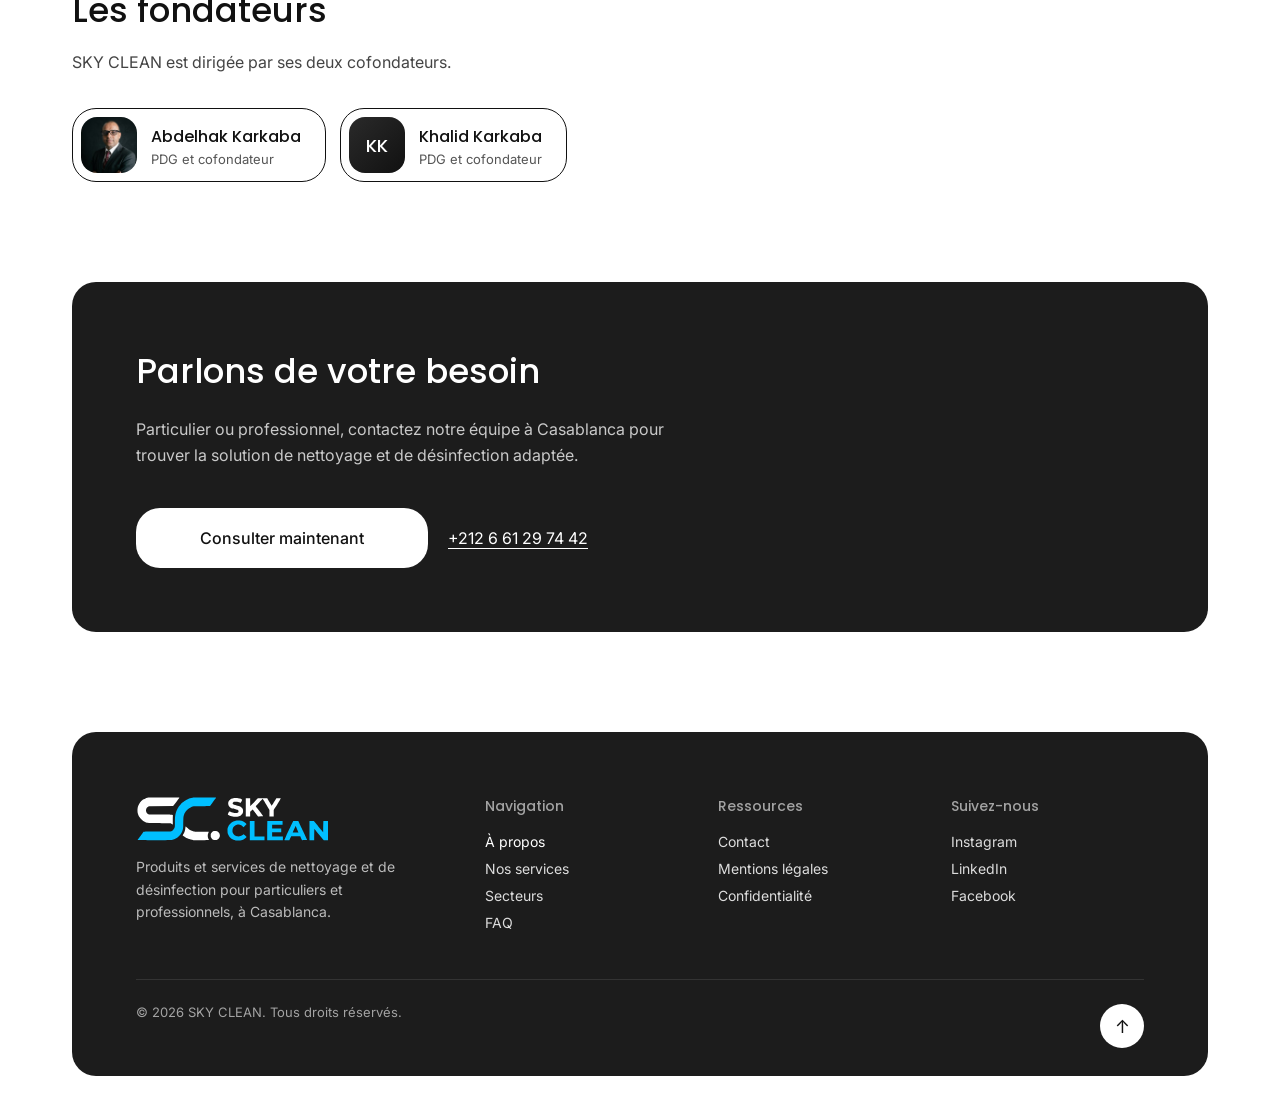
==== commit 1bb1a7b2: "Photo d'Abdelhak Karkaba" ====
--- a/a-propos.html
+++ b/a-propos.html
@@ -12,7 +12,7 @@
 <section class="cpad" aria-labelledby="va-t"><h2 id="va-t">Nos valeurs</h2><p class="lead">Ce sont les engagements qui guident notre travail auprès de chaque client.</p><div class="ccg vg"><div class="cc"><svg class="ic" viewBox="0 0 24 24" aria-hidden="true" focusable="false"><path d="M12 3s6 6.5 6 11a6 6 0 0 1-12 0c0-4.5 6-11 6-11z"/></svg><h3>Hygiène</h3><small>Nous nous engageons à proposer des produits et des services qui contribuent à des environnements propres et sains, au quotidien.</small></div><div class="cc"><svg class="ic" viewBox="0 0 24 24" aria-hidden="true" focusable="false"><path d="M12 3 5 6v5c0 4.5 3 8.3 7 10 4-1.7 7-5.5 7-10V6z"/><path d="m9 12 2 2 4-4"/></svg><h3>Sécurité</h3><small>Nous plaçons la protection des personnes au centre de nos choix de produits, de méthodes et d’interventions.</small></div><div class="cc"><svg class="ic" viewBox="0 0 24 24" aria-hidden="true" focusable="false"><path d="M13 3 5 14h6l-1 7 8-11h-6z"/></svg><h3>Efficacité</h3><small>Nous cherchons des solutions qui aident nos clients à améliorer leur efficacité opérationnelle, sans compromis sur l’hygiène.</small></div><div class="cc"><svg class="ic" viewBox="0 0 24 24" aria-hidden="true" focusable="false"><path d="M12 21s-7-6.2-7-12a7 7 0 0 1 14 0c0 5.8-7 12-7 12z"/><circle cx="12" cy="9" r="2.5"/></svg><h3>Proximité</h3><small>Basés à Casablanca, nous voulons rester à l’écoute et accompagner nos clients jusque sur leur site.</small></div><div class="cc"><svg class="ic" viewBox="0 0 24 24" aria-hidden="true" focusable="false"><path d="M7 14a5 5 0 0 0 10 0c0-3-5-9-5-9s-5 6-5 9z"/><path d="M12 14v3"/></svg><h3>Eau et énergie</h3><small>Nous nous engageons à aider nos clients à optimiser leur utilisation de l’eau et de l’énergie, des ressources essentielles à préserver.</small></div></div></section>
 <section class="cpad" aria-labelledby="ap-t"><h2 id="ap-t">Notre approche</h2><p class="lead">Notre façon de travailler, de la première prise de contact au suivi.</p><ol class="stp"><li><span aria-hidden="true">01</span><h3>Écoute du besoin</h3><p>Tout commence par un échange pour comprendre votre activité, vos contraintes et vos exigences d’hygiène, que vous soyez particulier ou professionnel.</p></li><li><span aria-hidden="true">02</span><h3>Choix des produits et solutions</h3><p>Nous vous orientons vers les produits et solutions adaptés, en nous appuyant sur notre partenariat avec ECOLAB.</p></li><li><span aria-hidden="true">03</span><h3>Intervention sur site</h3><p>Lorsque votre besoin l’exige, nous intervenons directement sur place pour mettre en œuvre les solutions retenues.</p></li><li><span aria-hidden="true">04</span><h3>Suivi</h3><p>Nous restons à vos côtés après l’intervention afin de nous assurer que les solutions répondent durablement à vos attentes.</p></li></ol></section>
 <section class="cpad" aria-labelledby="mk-t"><h2 id="mk-t">Les marchés que nous servons</h2><p class="lead">Nos solutions s’adressent notamment aux marchés de l’alimentaire, de la santé, de l’énergie, de l’hôtellerie et de l’industrie.</p><ul class="mkg"><li><div class="mi" role="img" aria-label="Préparation alimentaire" style="background-image:url(img/p1.jpg)"></div><h3>Alimentaire</h3><p>Contribuer à une production alimentaire sûre et saine.</p></li><li><div class="mi" role="img" aria-label="Établissement de santé" style="background-image:url(img/p2.jpg)"></div><h3>Santé</h3><p>Maintenir des environnements propres là où l’hygiène est essentielle.</p></li><li><div class="mi" role="img" aria-label="Site technique" style="background-image:url(img/s4.jpg)"></div><h3>Énergie</h3><p>Accompagner une utilisation plus maîtrisée de l’eau et de l’énergie.</p></li><li><div class="mi" role="img" aria-label="Établissement hôtelier" style="background-image:url(img/p3.jpg)"></div><h3>Hôtellerie</h3><p>Offrir des espaces propres et accueillants aux clients et aux équipes.</p></li><li><div class="mi" role="img" aria-label="Site industriel" style="background-image:url(img/p4.jpg)"></div><h3>Industrie</h3><p>Concilier exigences d’hygiène et efficacité opérationnelle.</p></li></ul></section>
-<section class="cpad" aria-labelledby="fo-t"><h2 id="fo-t">Les fondateurs</h2><p class="lead">SKY CLEAN est dirigée par ses deux cofondateurs.</p><div class="tm tl"><div class="tb"><div class="ph" aria-hidden="true">AK</div><div><h3>Abdelhak Karkaba</h3><p>PDG et cofondateur</p></div></div><div class="tb"><div class="ph" aria-hidden="true">KK</div><div><h3>Khalid Karkaba</h3><p>PDG et cofondateur</p></div></div></div></section>
+<section class="cpad" aria-labelledby="fo-t"><h2 id="fo-t">Les fondateurs</h2><p class="lead">SKY CLEAN est dirigée par ses deux cofondateurs.</p><div class="tm tl"><div class="tb"><div class="ph"><img src="img/abdelhak.jpg" alt="Abdelhak Karkaba" width="56" height="56" loading="lazy"></div><div><h3>Abdelhak Karkaba</h3><p>PDG et cofondateur</p></div></div><div class="tb"><div class="ph" aria-hidden="true">KK</div><div><h3>Khalid Karkaba</h3><p>PDG et cofondateur</p></div></div></div></section>
 <section class="cpad"><div class="dcta" aria-labelledby="dc-t"><div><h2 id="dc-t">Parlons de votre besoin</h2><p>Particulier ou professionnel, contactez notre équipe à Casablanca pour trouver la solution de nettoyage et de désinfection adaptée.</p></div><div class="bs"><a class="btn wb" href="contact.html">Consulter maintenant</a><a class="tl2" href="tel:+212661297442">+212 6 61 29 74 42</a></div></div></section>
 </main>
 <footer class="ft"><div class="fg"><div><div class="logo"><img src="img/logo-light.svg" alt="SKY CLEAN" width="190" height="45"></div><p>Produits et services de nettoyage et de désinfection pour particuliers et professionnels, à Casablanca.</p></div><div><h4>Navigation</h4><ul><li><a href="a-propos.html" aria-current="page">À propos</a></li><li><a href="services.html">Nos services</a></li><li><a href="secteurs.html">Secteurs</a></li><li><a href="index.html#faq">FAQ</a></li></ul></div><div><h4>Ressources</h4><ul><li><a href="contact.html">Contact</a></li><li><a href="mentions-legales.html">Mentions légales</a></li><li><a href="confidentialite.html">Confidentialité</a></li></ul></div><div><h4>Suivez-nous</h4><ul><li><a href="#">Instagram</a></li><li><a href="#">LinkedIn</a></li><li><a href="#">Facebook</a></li></ul></div></div><div class="fb"><span>© 2026 SKY CLEAN. Tous droits réservés.</span><a class="top" href="#top" aria-label="Retour en haut">↑</a></div></footer></div>
--- a/styles.css
+++ b/styles.css
@@ -201,3 +201,4 @@
 .fabp b{display:block;font-weight:500;font-size:14px}.fabp small{color:#666;font-size:13px}
 @media(max-width:600px){.fab{right:14px;bottom:14px}.fabb{min-height:48px;padding:0 18px 0 14px}}
 @media(prefers-reduced-motion:reduce){.fabp,.fabb{transition:none}}
+.tb .ph{overflow:hidden}.tb .ph img{width:100%;height:100%;object-fit:cover;display:block}
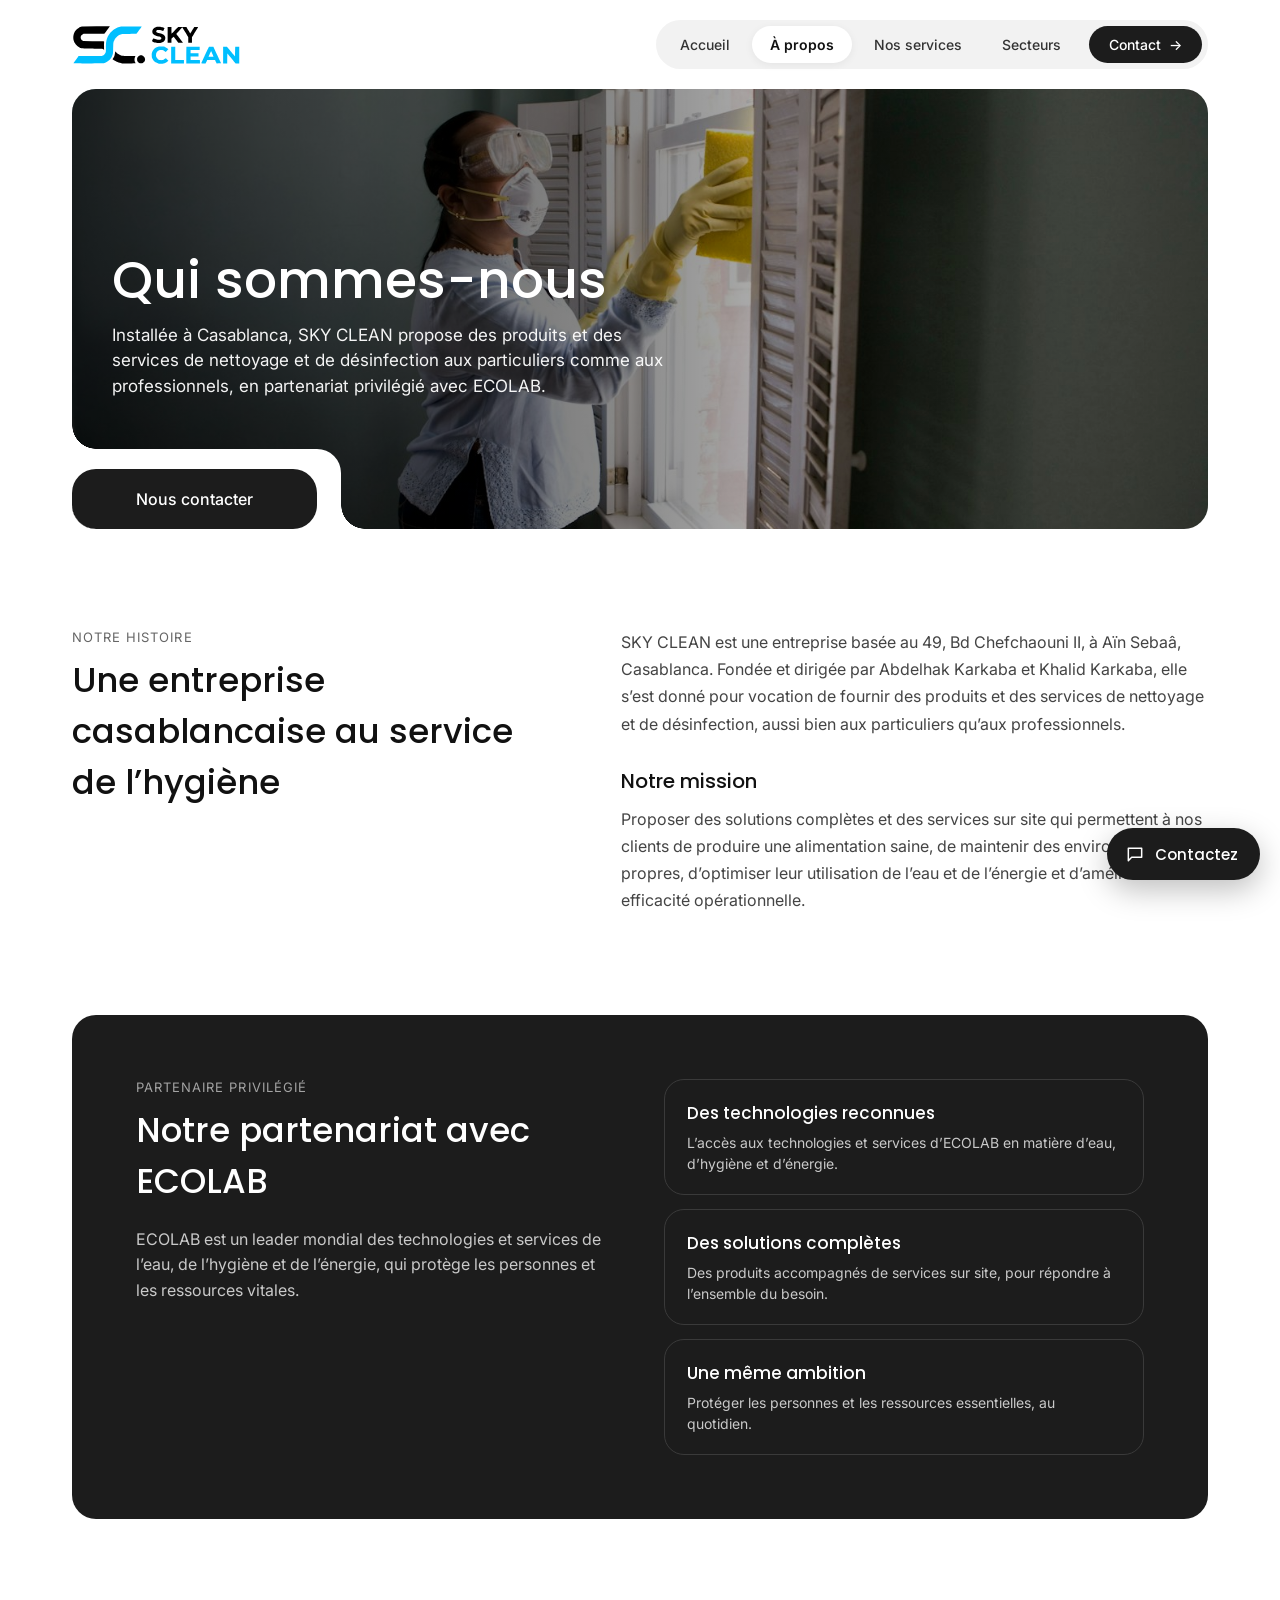
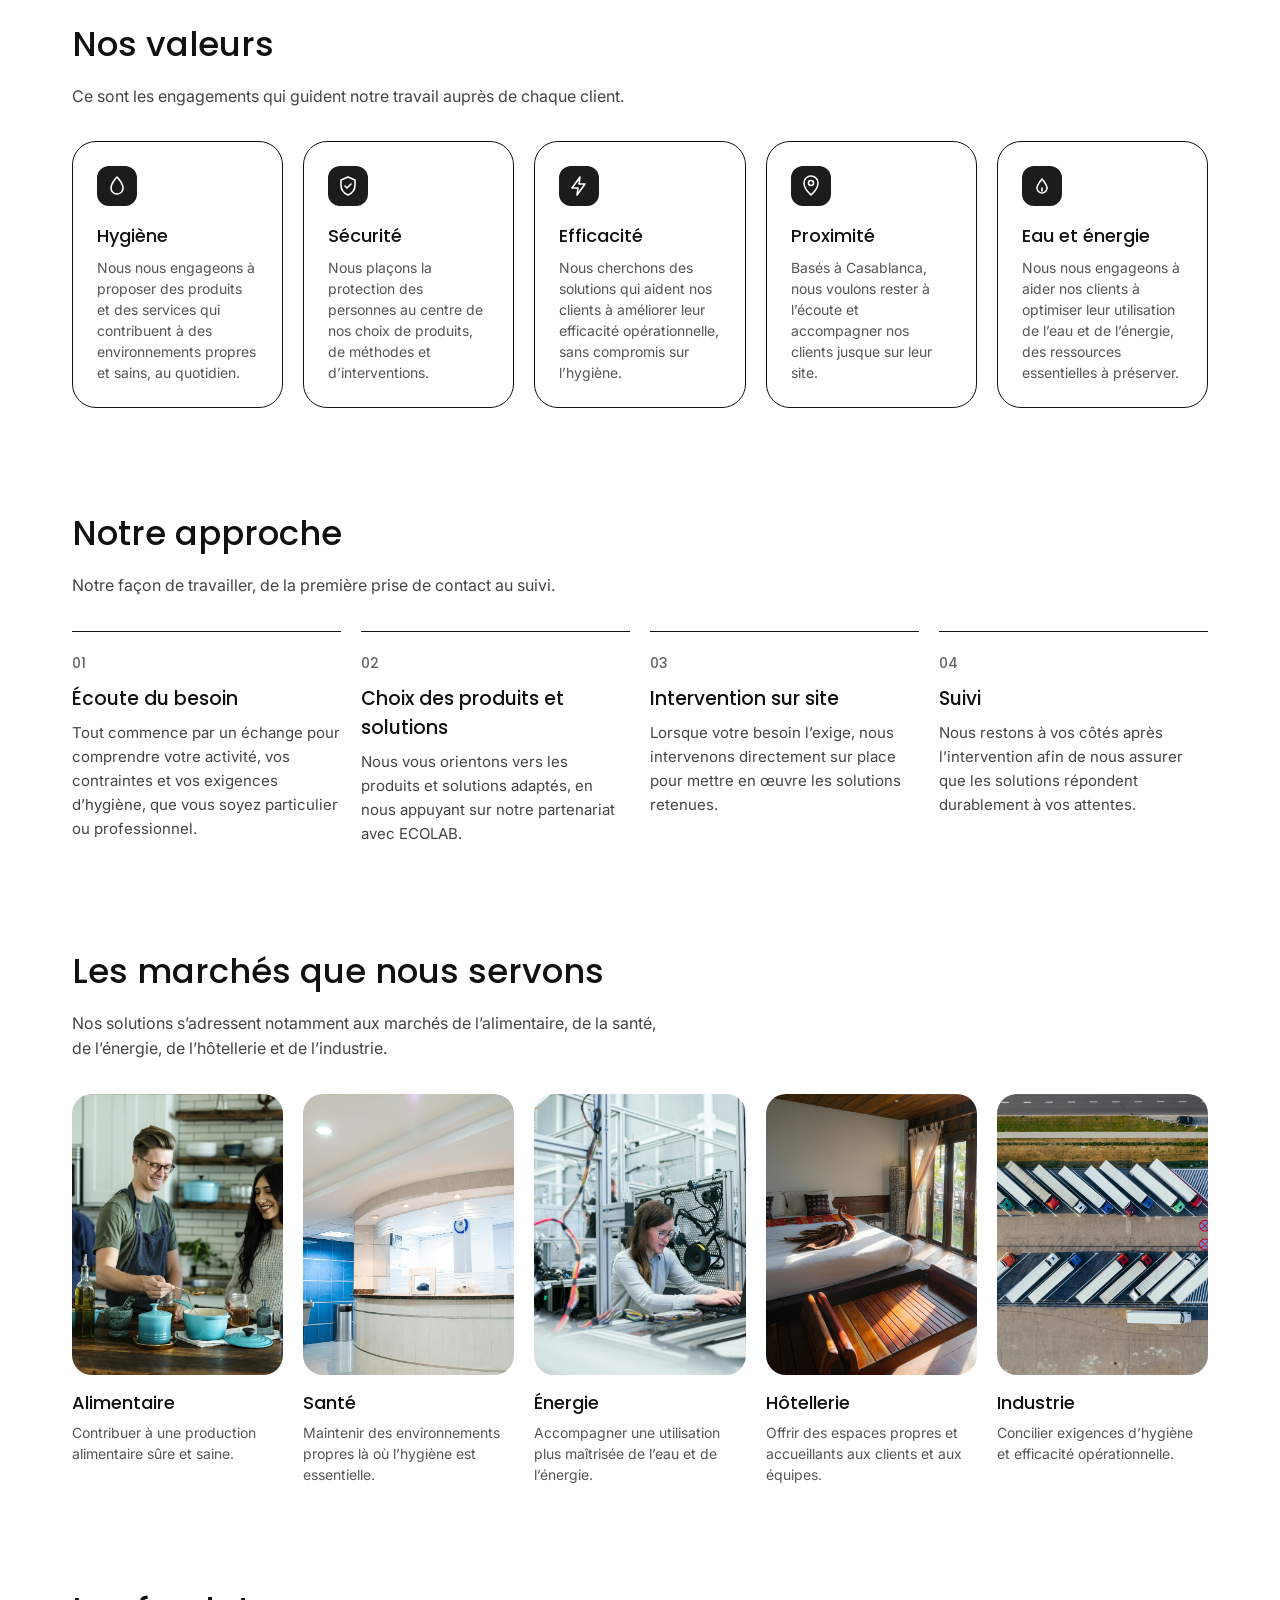
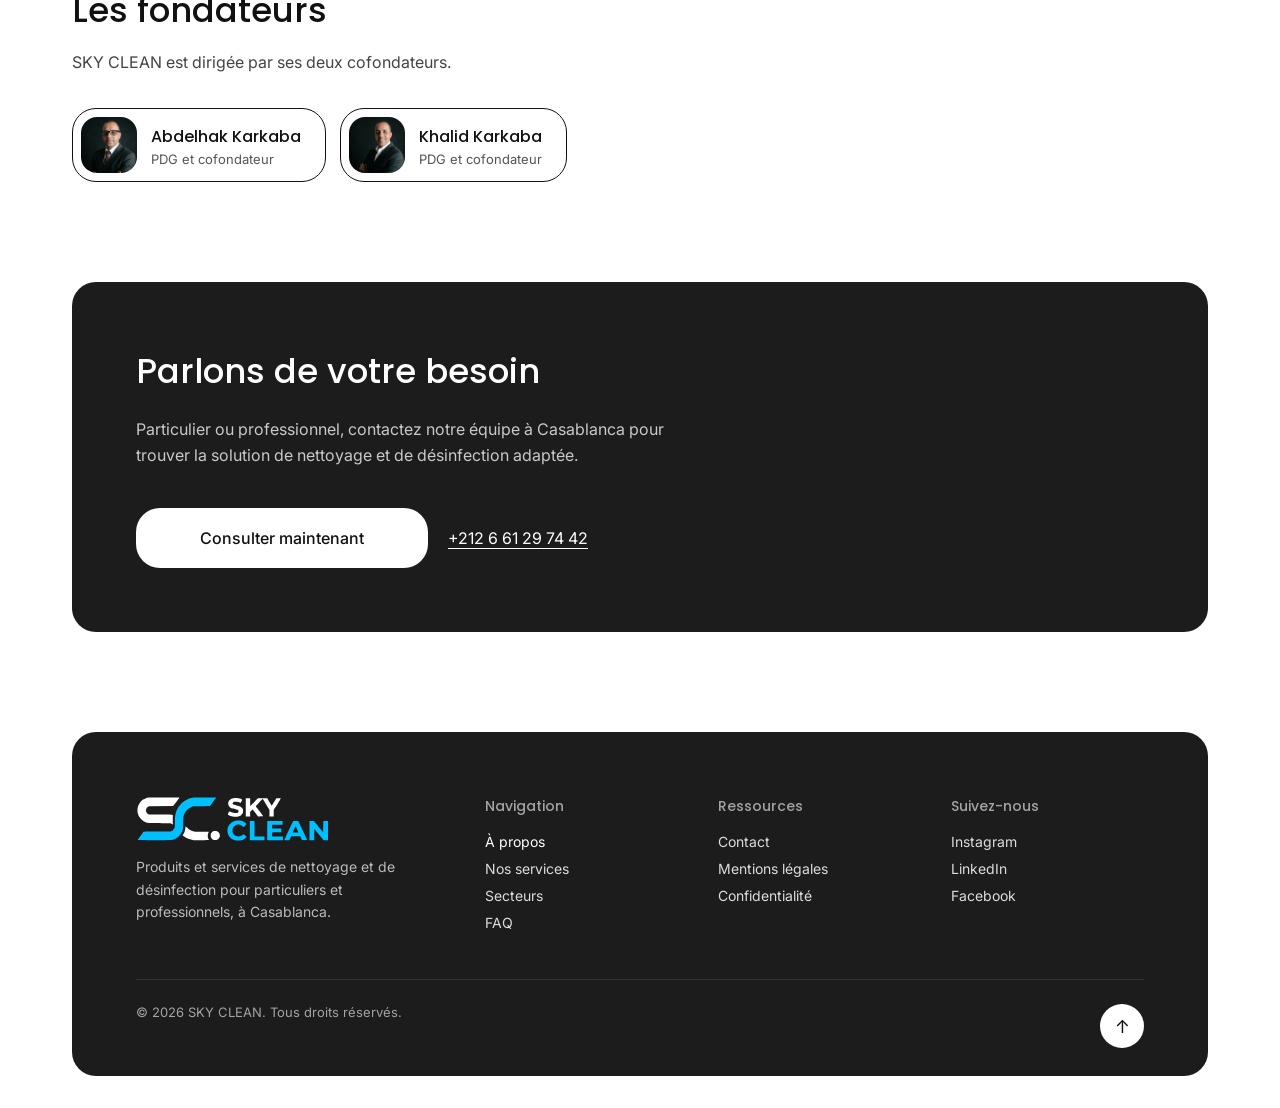
==== commit 11e516de: "Photo de Khalid Karkaba" ====
--- a/a-propos.html
+++ b/a-propos.html
@@ -12,7 +12,7 @@
 <section class="cpad" aria-labelledby="va-t"><h2 id="va-t">Nos valeurs</h2><p class="lead">Ce sont les engagements qui guident notre travail auprès de chaque client.</p><div class="ccg vg"><div class="cc"><svg class="ic" viewBox="0 0 24 24" aria-hidden="true" focusable="false"><path d="M12 3s6 6.5 6 11a6 6 0 0 1-12 0c0-4.5 6-11 6-11z"/></svg><h3>Hygiène</h3><small>Nous nous engageons à proposer des produits et des services qui contribuent à des environnements propres et sains, au quotidien.</small></div><div class="cc"><svg class="ic" viewBox="0 0 24 24" aria-hidden="true" focusable="false"><path d="M12 3 5 6v5c0 4.5 3 8.3 7 10 4-1.7 7-5.5 7-10V6z"/><path d="m9 12 2 2 4-4"/></svg><h3>Sécurité</h3><small>Nous plaçons la protection des personnes au centre de nos choix de produits, de méthodes et d’interventions.</small></div><div class="cc"><svg class="ic" viewBox="0 0 24 24" aria-hidden="true" focusable="false"><path d="M13 3 5 14h6l-1 7 8-11h-6z"/></svg><h3>Efficacité</h3><small>Nous cherchons des solutions qui aident nos clients à améliorer leur efficacité opérationnelle, sans compromis sur l’hygiène.</small></div><div class="cc"><svg class="ic" viewBox="0 0 24 24" aria-hidden="true" focusable="false"><path d="M12 21s-7-6.2-7-12a7 7 0 0 1 14 0c0 5.8-7 12-7 12z"/><circle cx="12" cy="9" r="2.5"/></svg><h3>Proximité</h3><small>Basés à Casablanca, nous voulons rester à l’écoute et accompagner nos clients jusque sur leur site.</small></div><div class="cc"><svg class="ic" viewBox="0 0 24 24" aria-hidden="true" focusable="false"><path d="M7 14a5 5 0 0 0 10 0c0-3-5-9-5-9s-5 6-5 9z"/><path d="M12 14v3"/></svg><h3>Eau et énergie</h3><small>Nous nous engageons à aider nos clients à optimiser leur utilisation de l’eau et de l’énergie, des ressources essentielles à préserver.</small></div></div></section>
 <section class="cpad" aria-labelledby="ap-t"><h2 id="ap-t">Notre approche</h2><p class="lead">Notre façon de travailler, de la première prise de contact au suivi.</p><ol class="stp"><li><span aria-hidden="true">01</span><h3>Écoute du besoin</h3><p>Tout commence par un échange pour comprendre votre activité, vos contraintes et vos exigences d’hygiène, que vous soyez particulier ou professionnel.</p></li><li><span aria-hidden="true">02</span><h3>Choix des produits et solutions</h3><p>Nous vous orientons vers les produits et solutions adaptés, en nous appuyant sur notre partenariat avec ECOLAB.</p></li><li><span aria-hidden="true">03</span><h3>Intervention sur site</h3><p>Lorsque votre besoin l’exige, nous intervenons directement sur place pour mettre en œuvre les solutions retenues.</p></li><li><span aria-hidden="true">04</span><h3>Suivi</h3><p>Nous restons à vos côtés après l’intervention afin de nous assurer que les solutions répondent durablement à vos attentes.</p></li></ol></section>
 <section class="cpad" aria-labelledby="mk-t"><h2 id="mk-t">Les marchés que nous servons</h2><p class="lead">Nos solutions s’adressent notamment aux marchés de l’alimentaire, de la santé, de l’énergie, de l’hôtellerie et de l’industrie.</p><ul class="mkg"><li><div class="mi" role="img" aria-label="Préparation alimentaire" style="background-image:url(img/p1.jpg)"></div><h3>Alimentaire</h3><p>Contribuer à une production alimentaire sûre et saine.</p></li><li><div class="mi" role="img" aria-label="Établissement de santé" style="background-image:url(img/p2.jpg)"></div><h3>Santé</h3><p>Maintenir des environnements propres là où l’hygiène est essentielle.</p></li><li><div class="mi" role="img" aria-label="Site technique" style="background-image:url(img/s4.jpg)"></div><h3>Énergie</h3><p>Accompagner une utilisation plus maîtrisée de l’eau et de l’énergie.</p></li><li><div class="mi" role="img" aria-label="Établissement hôtelier" style="background-image:url(img/p3.jpg)"></div><h3>Hôtellerie</h3><p>Offrir des espaces propres et accueillants aux clients et aux équipes.</p></li><li><div class="mi" role="img" aria-label="Site industriel" style="background-image:url(img/p4.jpg)"></div><h3>Industrie</h3><p>Concilier exigences d’hygiène et efficacité opérationnelle.</p></li></ul></section>
-<section class="cpad" aria-labelledby="fo-t"><h2 id="fo-t">Les fondateurs</h2><p class="lead">SKY CLEAN est dirigée par ses deux cofondateurs.</p><div class="tm tl"><div class="tb"><div class="ph"><img src="img/abdelhak.jpg" alt="Abdelhak Karkaba" width="56" height="56" loading="lazy"></div><div><h3>Abdelhak Karkaba</h3><p>PDG et cofondateur</p></div></div><div class="tb"><div class="ph" aria-hidden="true">KK</div><div><h3>Khalid Karkaba</h3><p>PDG et cofondateur</p></div></div></div></section>
+<section class="cpad" aria-labelledby="fo-t"><h2 id="fo-t">Les fondateurs</h2><p class="lead">SKY CLEAN est dirigée par ses deux cofondateurs.</p><div class="tm tl"><div class="tb"><div class="ph"><img src="img/abdelhak.jpg" alt="Abdelhak Karkaba" width="56" height="56" loading="lazy"></div><div><h3>Abdelhak Karkaba</h3><p>PDG et cofondateur</p></div></div><div class="tb"><div class="ph"><img src="img/khalid.jpg" alt="Khalid Karkaba" width="56" height="56" loading="lazy"></div><div><h3>Khalid Karkaba</h3><p>PDG et cofondateur</p></div></div></div></section>
 <section class="cpad"><div class="dcta" aria-labelledby="dc-t"><div><h2 id="dc-t">Parlons de votre besoin</h2><p>Particulier ou professionnel, contactez notre équipe à Casablanca pour trouver la solution de nettoyage et de désinfection adaptée.</p></div><div class="bs"><a class="btn wb" href="contact.html">Consulter maintenant</a><a class="tl2" href="tel:+212661297442">+212 6 61 29 74 42</a></div></div></section>
 </main>
 <footer class="ft"><div class="fg"><div><div class="logo"><img src="img/logo-light.svg" alt="SKY CLEAN" width="190" height="45"></div><p>Produits et services de nettoyage et de désinfection pour particuliers et professionnels, à Casablanca.</p></div><div><h4>Navigation</h4><ul><li><a href="a-propos.html" aria-current="page">À propos</a></li><li><a href="services.html">Nos services</a></li><li><a href="secteurs.html">Secteurs</a></li><li><a href="index.html#faq">FAQ</a></li></ul></div><div><h4>Ressources</h4><ul><li><a href="contact.html">Contact</a></li><li><a href="mentions-legales.html">Mentions légales</a></li><li><a href="confidentialite.html">Confidentialité</a></li></ul></div><div><h4>Suivez-nous</h4><ul><li><a href="#">Instagram</a></li><li><a href="#">LinkedIn</a></li><li><a href="#">Facebook</a></li></ul></div></div><div class="fb"><span>© 2026 SKY CLEAN. Tous droits réservés.</span><a class="top" href="#top" aria-label="Retour en haut">↑</a></div></footer></div>
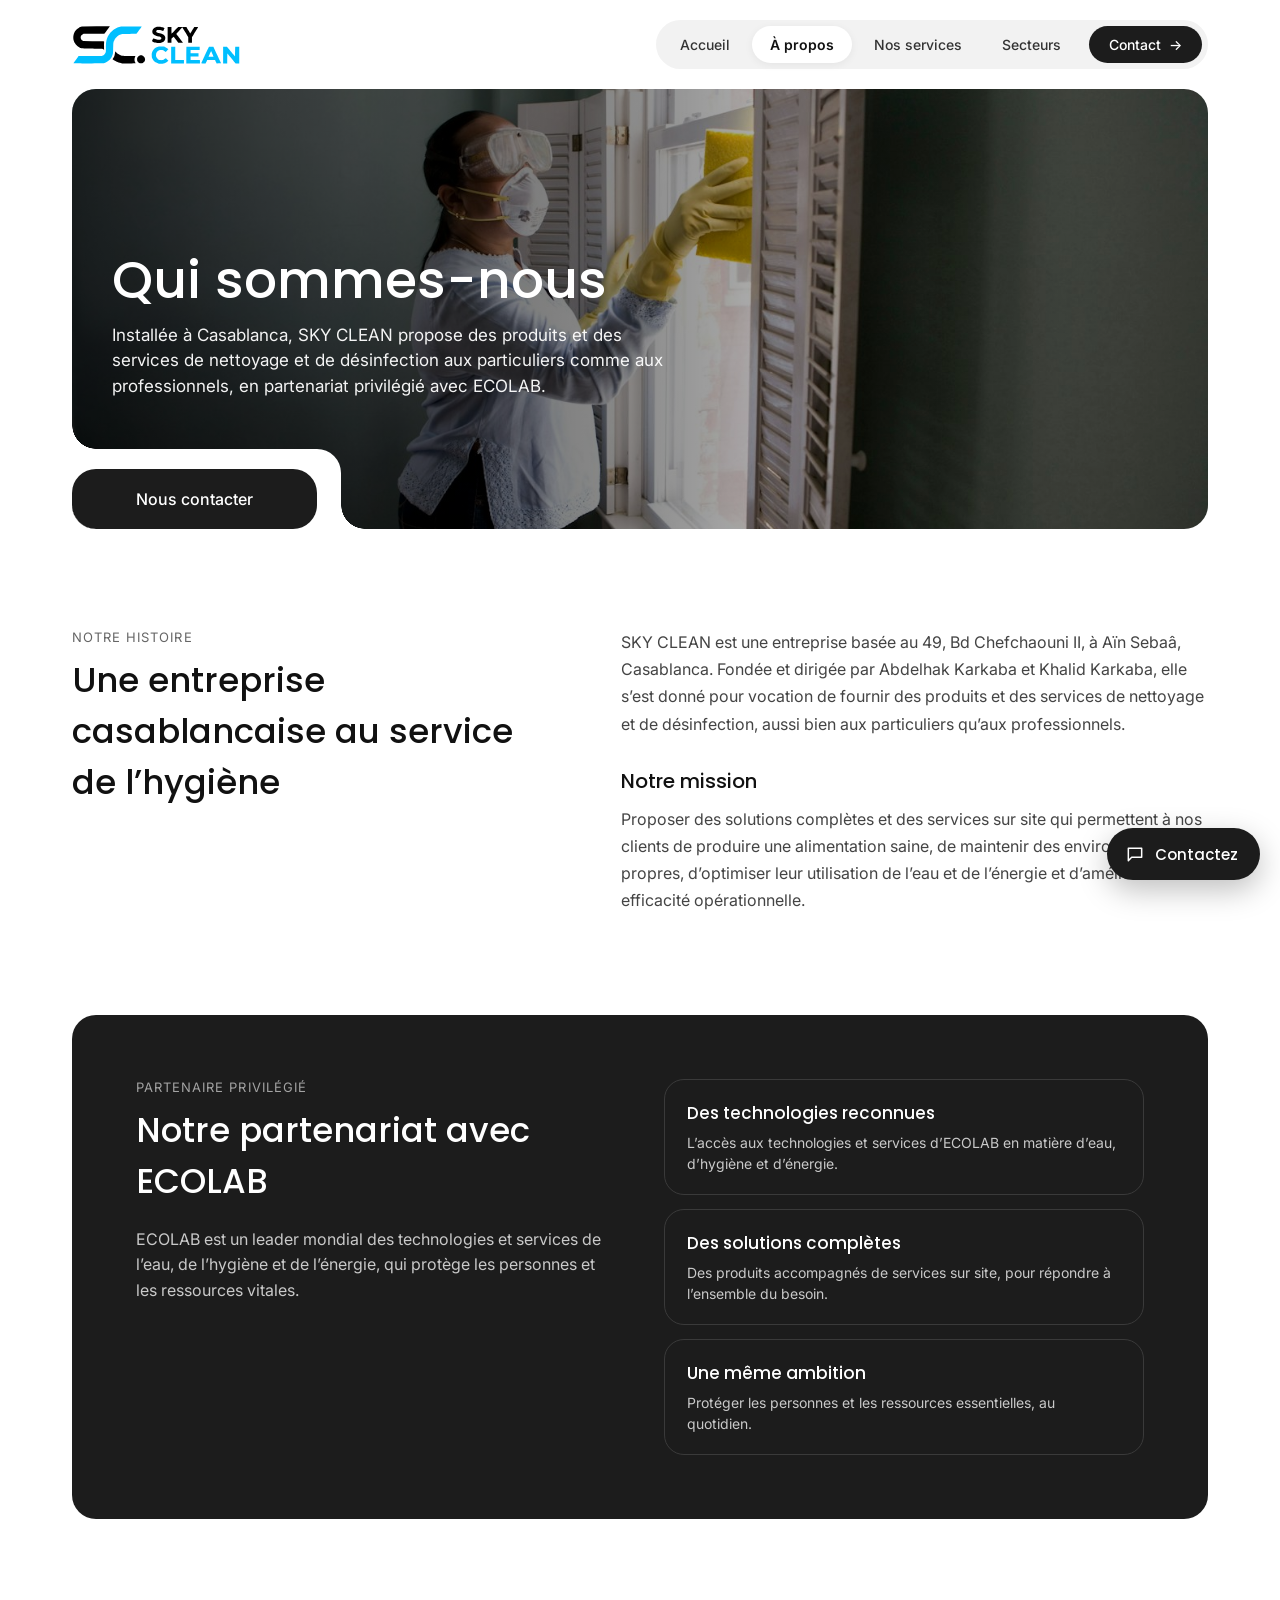
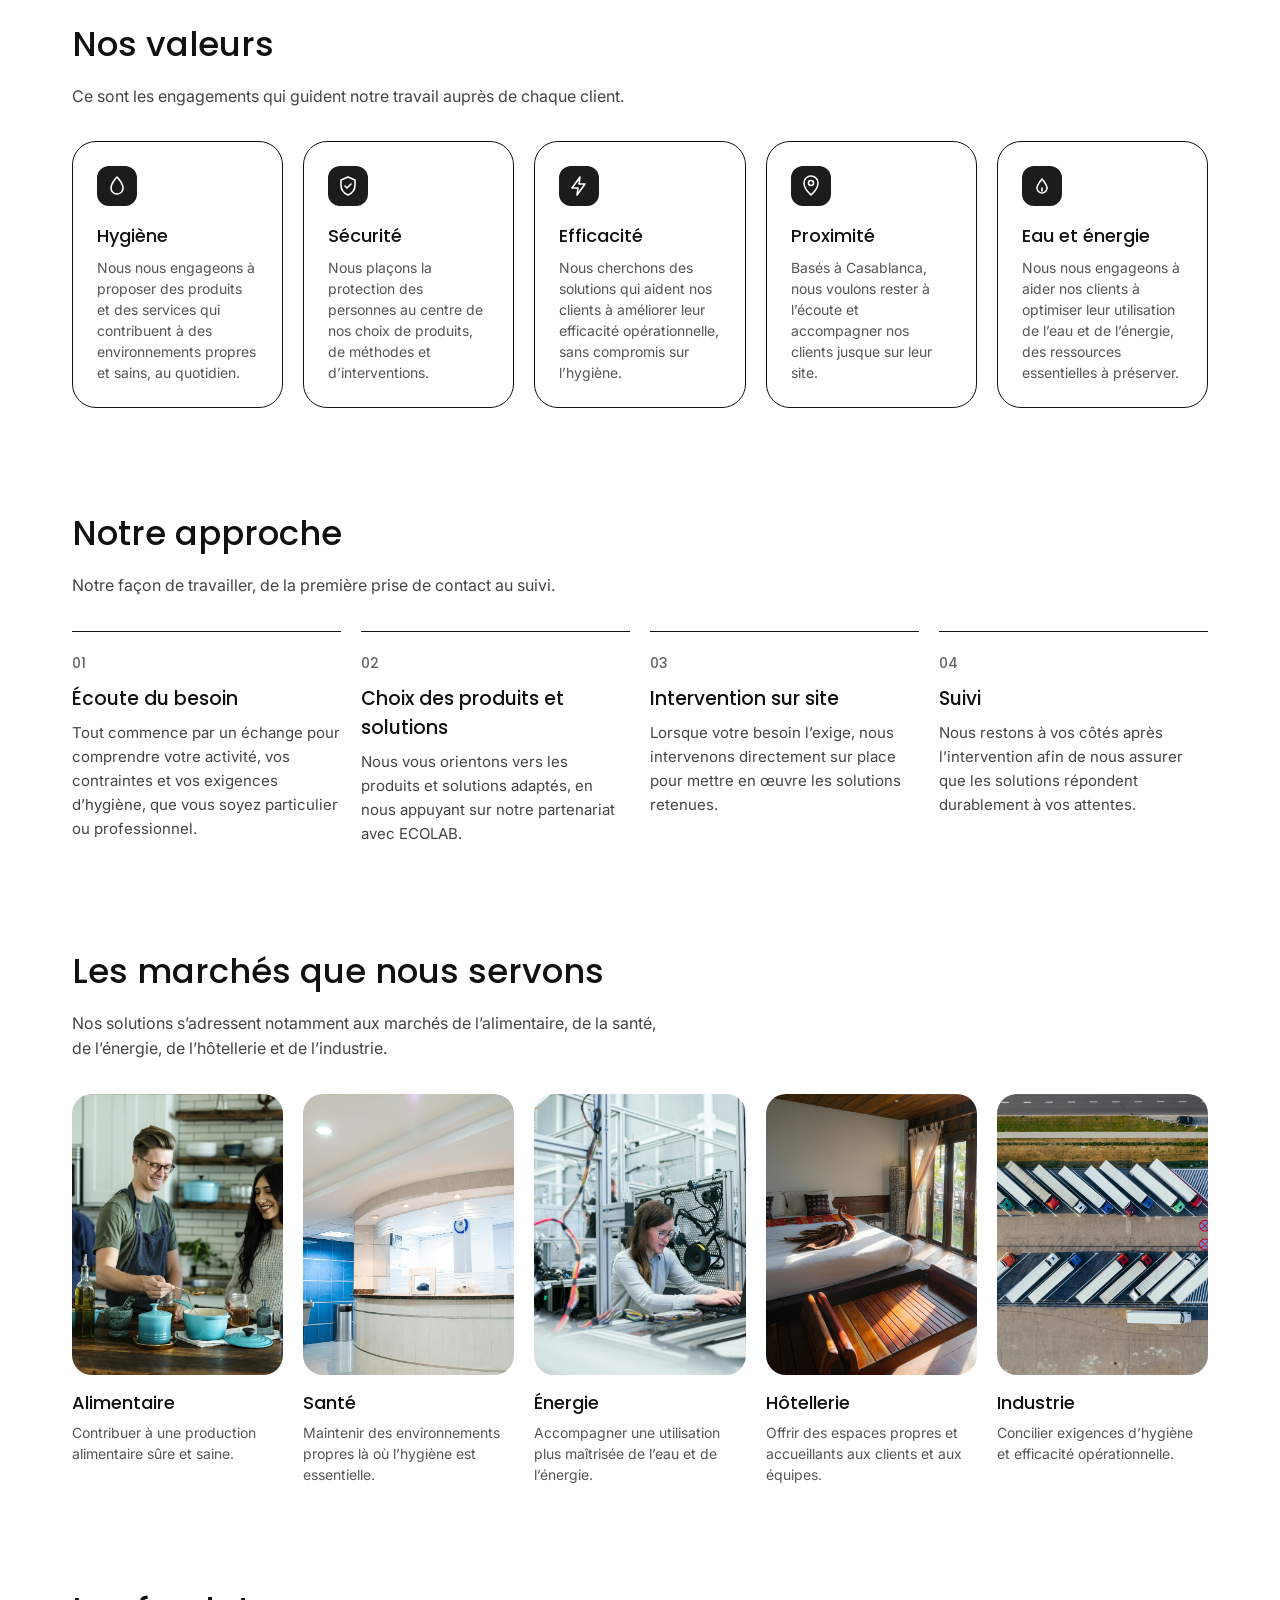
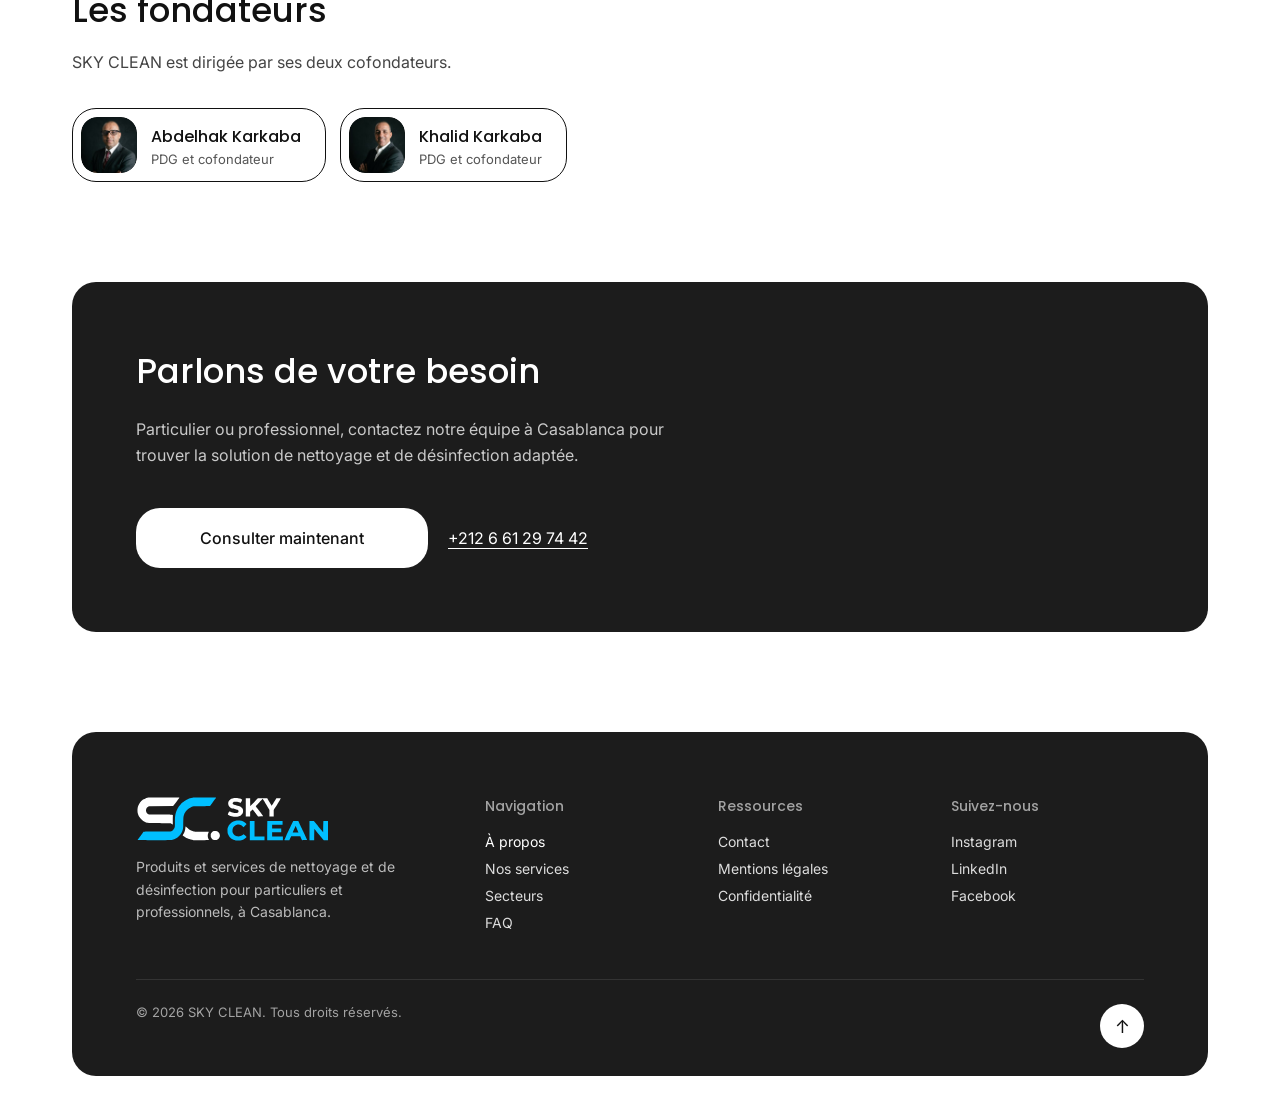
==== commit 98fa850f: "Clean URLs" ====
--- a/a-propos.html
+++ b/a-propos.html
@@ -1,20 +1 @@
-<!DOCTYPE html><html lang="fr"><head><meta charset="utf-8"><meta name="description" content="Découvrez SKY CLEAN, entreprise de Casablanca partenaire privilégié d’ECOLAB : produits et services de nettoyage et de désinfection pour particuliers et professionnels."><meta name="viewport" content="width=device-width,initial-scale=1"><title>À propos — SKY CLEAN, partenaire privilégié d’ECOLAB à Casablanca</title>
-<meta name="theme-color" content="#1c1c1c"><meta property="og:type" content="website"><meta property="og:locale" content="fr_FR"><meta property="og:title" content="Qui sommes-nous — SKY CLEAN, Casablanca"><meta property="og:description" content="SKY CLEAN, partenaire privilégié d’ECOLAB à Casablanca : produits et services de nettoyage et de désinfection pour particuliers et professionnels."><meta property="og:image" content="img/hero.jpg"><meta name="twitter:card" content="summary_large_image">
-<link rel="icon" href="data:image/svg+xml,%3Csvg xmlns='http://www.w3.org/2000/svg' viewBox='0 0 32 32'%3E%3Crect width='32' height='32' rx='8' fill='%231c1c1c'/%3E%3Ctext x='16' y='22' font-family='Arial' font-weight='700' font-size='15' fill='%23fff' text-anchor='middle'%3ESC%3C/text%3E%3C/svg%3E">
-<link rel="preconnect" href="https://fonts.googleapis.com"><link rel="preconnect" href="https://fonts.gstatic.com" crossorigin>
-<link href="https://fonts.googleapis.com/css2?family=Inter:wght@400;500;600&family=Poppins:wght@400;500;600&display=swap" rel="stylesheet">
-<link rel="stylesheet" href="styles.css"></head><body id="top"><div class="w">
-<nav aria-label="Navigation principale"><a class="logo" href="index.html" aria-label="SKY CLEAN, accueil"><img src="img/logo.svg" alt="SKY CLEAN" width="173" height="41"></a><button class="burger" id="bg" aria-label="Ouvrir le menu" aria-expanded="false" aria-controls="menu"><span></span><span></span><span></span></button><ul id="menu"><li><a href="index.html">Accueil</a></li><li><a href="a-propos.html" aria-current="page">À propos</a></li><li><a href="services.html">Nos services</a></li><li><a href="secteurs.html">Secteurs</a></li><li><a href="contact.html">Contact</a></li></ul></nav>
-<main>
-<section class="phero" style="background-image:url(img/hero.jpg)" aria-labelledby="ph-t"><div class="hc"><h1 id="ph-t">Qui sommes-nous</h1><p>Installée à Casablanca, SKY CLEAN propose des produits et des services de nettoyage et de désinfection aux particuliers comme aux professionnels, en partenariat privilégié avec ECOLAB.</p></div><div class="cta"><a class="btn" href="contact.html">Nous contacter</a></div></section>
-<section class="cpad ab2" aria-labelledby="hi-t"><div><span class="ey">Notre histoire</span><h2 id="hi-t">Une entreprise casablancaise au service de l’hygiène</h2></div><div class="pr"><p>SKY CLEAN est une entreprise basée au 49, Bd Chefchaouni II, à Aïn Sebaâ, Casablanca. Fondée et dirigée par Abdelhak Karkaba et Khalid Karkaba, elle s’est donné pour vocation de fournir des produits et des services de nettoyage et de désinfection, aussi bien aux particuliers qu’aux professionnels.</p><h3>Notre mission</h3><p>Proposer des solutions complètes et des services sur site qui permettent à nos clients de produire une alimentation saine, de maintenir des environnements propres, d’optimiser leur utilisation de l’eau et de l’énergie et d’améliorer leur efficacité opérationnelle.</p></div></section>
-<section class="cpad"><div class="eco" aria-labelledby="ec-t"><div><span class="ey">Partenaire privilégié</span><h2 id="ec-t">Notre partenariat avec ECOLAB</h2><p>ECOLAB est un leader mondial des technologies et services de l’eau, de l’hygiène et de l’énergie, qui protège les personnes et les ressources vitales.</p></div><ul class="el"><li><b>Des technologies reconnues</b><span>L’accès aux technologies et services d’ECOLAB en matière d’eau, d’hygiène et d’énergie.</span></li><li><b>Des solutions complètes</b><span>Des produits accompagnés de services sur site, pour répondre à l’ensemble du besoin.</span></li><li><b>Une même ambition</b><span>Protéger les personnes et les ressources essentielles, au quotidien.</span></li></ul></div></section>
-<section class="cpad" aria-labelledby="va-t"><h2 id="va-t">Nos valeurs</h2><p class="lead">Ce sont les engagements qui guident notre travail auprès de chaque client.</p><div class="ccg vg"><div class="cc"><svg class="ic" viewBox="0 0 24 24" aria-hidden="true" focusable="false"><path d="M12 3s6 6.5 6 11a6 6 0 0 1-12 0c0-4.5 6-11 6-11z"/></svg><h3>Hygiène</h3><small>Nous nous engageons à proposer des produits et des services qui contribuent à des environnements propres et sains, au quotidien.</small></div><div class="cc"><svg class="ic" viewBox="0 0 24 24" aria-hidden="true" focusable="false"><path d="M12 3 5 6v5c0 4.5 3 8.3 7 10 4-1.7 7-5.5 7-10V6z"/><path d="m9 12 2 2 4-4"/></svg><h3>Sécurité</h3><small>Nous plaçons la protection des personnes au centre de nos choix de produits, de méthodes et d’interventions.</small></div><div class="cc"><svg class="ic" viewBox="0 0 24 24" aria-hidden="true" focusable="false"><path d="M13 3 5 14h6l-1 7 8-11h-6z"/></svg><h3>Efficacité</h3><small>Nous cherchons des solutions qui aident nos clients à améliorer leur efficacité opérationnelle, sans compromis sur l’hygiène.</small></div><div class="cc"><svg class="ic" viewBox="0 0 24 24" aria-hidden="true" focusable="false"><path d="M12 21s-7-6.2-7-12a7 7 0 0 1 14 0c0 5.8-7 12-7 12z"/><circle cx="12" cy="9" r="2.5"/></svg><h3>Proximité</h3><small>Basés à Casablanca, nous voulons rester à l’écoute et accompagner nos clients jusque sur leur site.</small></div><div class="cc"><svg class="ic" viewBox="0 0 24 24" aria-hidden="true" focusable="false"><path d="M7 14a5 5 0 0 0 10 0c0-3-5-9-5-9s-5 6-5 9z"/><path d="M12 14v3"/></svg><h3>Eau et énergie</h3><small>Nous nous engageons à aider nos clients à optimiser leur utilisation de l’eau et de l’énergie, des ressources essentielles à préserver.</small></div></div></section>
-<section class="cpad" aria-labelledby="ap-t"><h2 id="ap-t">Notre approche</h2><p class="lead">Notre façon de travailler, de la première prise de contact au suivi.</p><ol class="stp"><li><span aria-hidden="true">01</span><h3>Écoute du besoin</h3><p>Tout commence par un échange pour comprendre votre activité, vos contraintes et vos exigences d’hygiène, que vous soyez particulier ou professionnel.</p></li><li><span aria-hidden="true">02</span><h3>Choix des produits et solutions</h3><p>Nous vous orientons vers les produits et solutions adaptés, en nous appuyant sur notre partenariat avec ECOLAB.</p></li><li><span aria-hidden="true">03</span><h3>Intervention sur site</h3><p>Lorsque votre besoin l’exige, nous intervenons directement sur place pour mettre en œuvre les solutions retenues.</p></li><li><span aria-hidden="true">04</span><h3>Suivi</h3><p>Nous restons à vos côtés après l’intervention afin de nous assurer que les solutions répondent durablement à vos attentes.</p></li></ol></section>
-<section class="cpad" aria-labelledby="mk-t"><h2 id="mk-t">Les marchés que nous servons</h2><p class="lead">Nos solutions s’adressent notamment aux marchés de l’alimentaire, de la santé, de l’énergie, de l’hôtellerie et de l’industrie.</p><ul class="mkg"><li><div class="mi" role="img" aria-label="Préparation alimentaire" style="background-image:url(img/p1.jpg)"></div><h3>Alimentaire</h3><p>Contribuer à une production alimentaire sûre et saine.</p></li><li><div class="mi" role="img" aria-label="Établissement de santé" style="background-image:url(img/p2.jpg)"></div><h3>Santé</h3><p>Maintenir des environnements propres là où l’hygiène est essentielle.</p></li><li><div class="mi" role="img" aria-label="Site technique" style="background-image:url(img/s4.jpg)"></div><h3>Énergie</h3><p>Accompagner une utilisation plus maîtrisée de l’eau et de l’énergie.</p></li><li><div class="mi" role="img" aria-label="Établissement hôtelier" style="background-image:url(img/p3.jpg)"></div><h3>Hôtellerie</h3><p>Offrir des espaces propres et accueillants aux clients et aux équipes.</p></li><li><div class="mi" role="img" aria-label="Site industriel" style="background-image:url(img/p4.jpg)"></div><h3>Industrie</h3><p>Concilier exigences d’hygiène et efficacité opérationnelle.</p></li></ul></section>
-<section class="cpad" aria-labelledby="fo-t"><h2 id="fo-t">Les fondateurs</h2><p class="lead">SKY CLEAN est dirigée par ses deux cofondateurs.</p><div class="tm tl"><div class="tb"><div class="ph"><img src="img/abdelhak.jpg" alt="Abdelhak Karkaba" width="56" height="56" loading="lazy"></div><div><h3>Abdelhak Karkaba</h3><p>PDG et cofondateur</p></div></div><div class="tb"><div class="ph"><img src="img/khalid.jpg" alt="Khalid Karkaba" width="56" height="56" loading="lazy"></div><div><h3>Khalid Karkaba</h3><p>PDG et cofondateur</p></div></div></div></section>
-<section class="cpad"><div class="dcta" aria-labelledby="dc-t"><div><h2 id="dc-t">Parlons de votre besoin</h2><p>Particulier ou professionnel, contactez notre équipe à Casablanca pour trouver la solution de nettoyage et de désinfection adaptée.</p></div><div class="bs"><a class="btn wb" href="contact.html">Consulter maintenant</a><a class="tl2" href="tel:+212661297442">+212 6 61 29 74 42</a></div></div></section>
-</main>
-<footer class="ft"><div class="fg"><div><div class="logo"><img src="img/logo-light.svg" alt="SKY CLEAN" width="190" height="45"></div><p>Produits et services de nettoyage et de désinfection pour particuliers et professionnels, à Casablanca.</p></div><div><h4>Navigation</h4><ul><li><a href="a-propos.html" aria-current="page">À propos</a></li><li><a href="services.html">Nos services</a></li><li><a href="secteurs.html">Secteurs</a></li><li><a href="index.html#faq">FAQ</a></li></ul></div><div><h4>Ressources</h4><ul><li><a href="contact.html">Contact</a></li><li><a href="mentions-legales.html">Mentions légales</a></li><li><a href="confidentialite.html">Confidentialité</a></li></ul></div><div><h4>Suivez-nous</h4><ul><li><a href="#">Instagram</a></li><li><a href="#">LinkedIn</a></li><li><a href="#">Facebook</a></li></ul></div></div><div class="fb"><span>© 2026 SKY CLEAN. Tous droits réservés.</span><a class="top" href="#top" aria-label="Retour en haut">↑</a></div></footer></div>
-<script src="main.js"></script>
-</body></html>+<!DOCTYPE html><html lang="fr"><head><meta charset="utf-8"><title>Redirection</title><link rel="canonical" href="/a-propos/"><meta http-equiv="refresh" content="0; url=/a-propos/"><script>location.replace("/a-propos/"+location.hash)</script></head><body><a href="/a-propos/">Continuer</a></body></html>
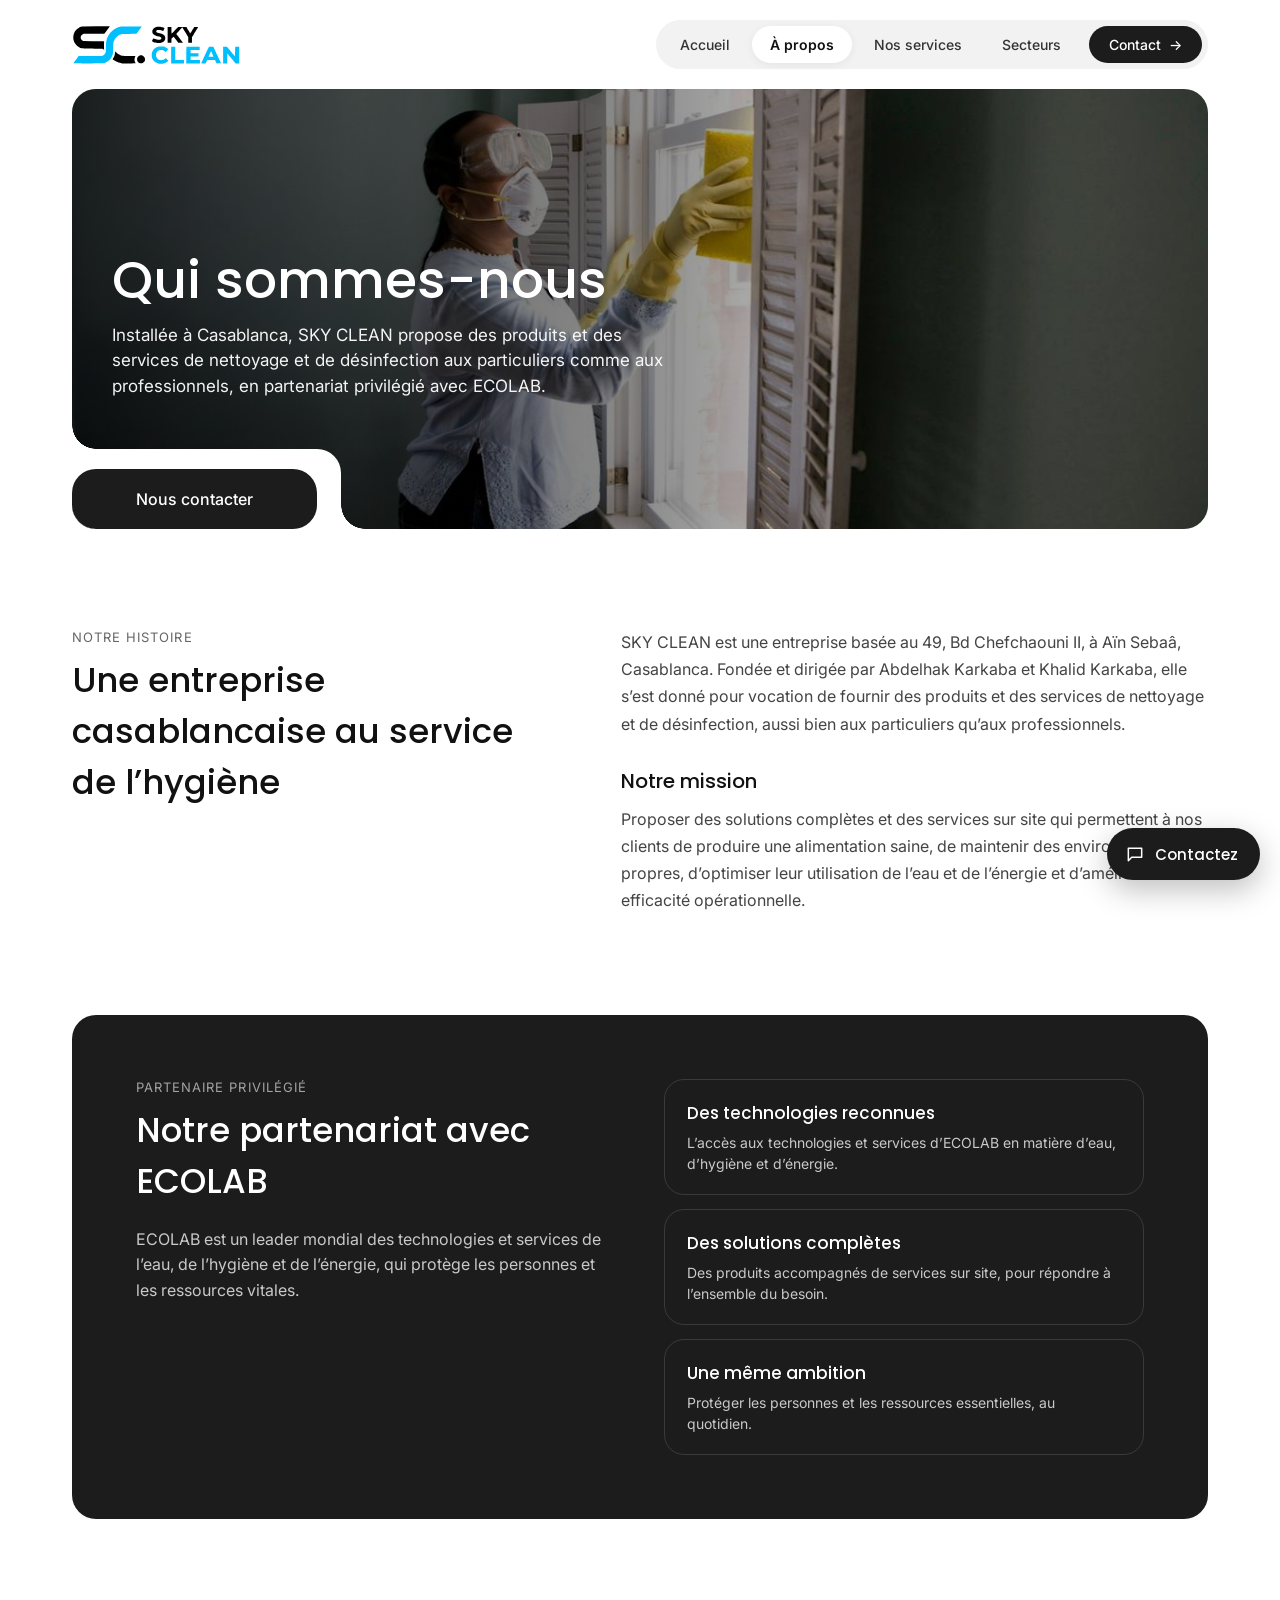
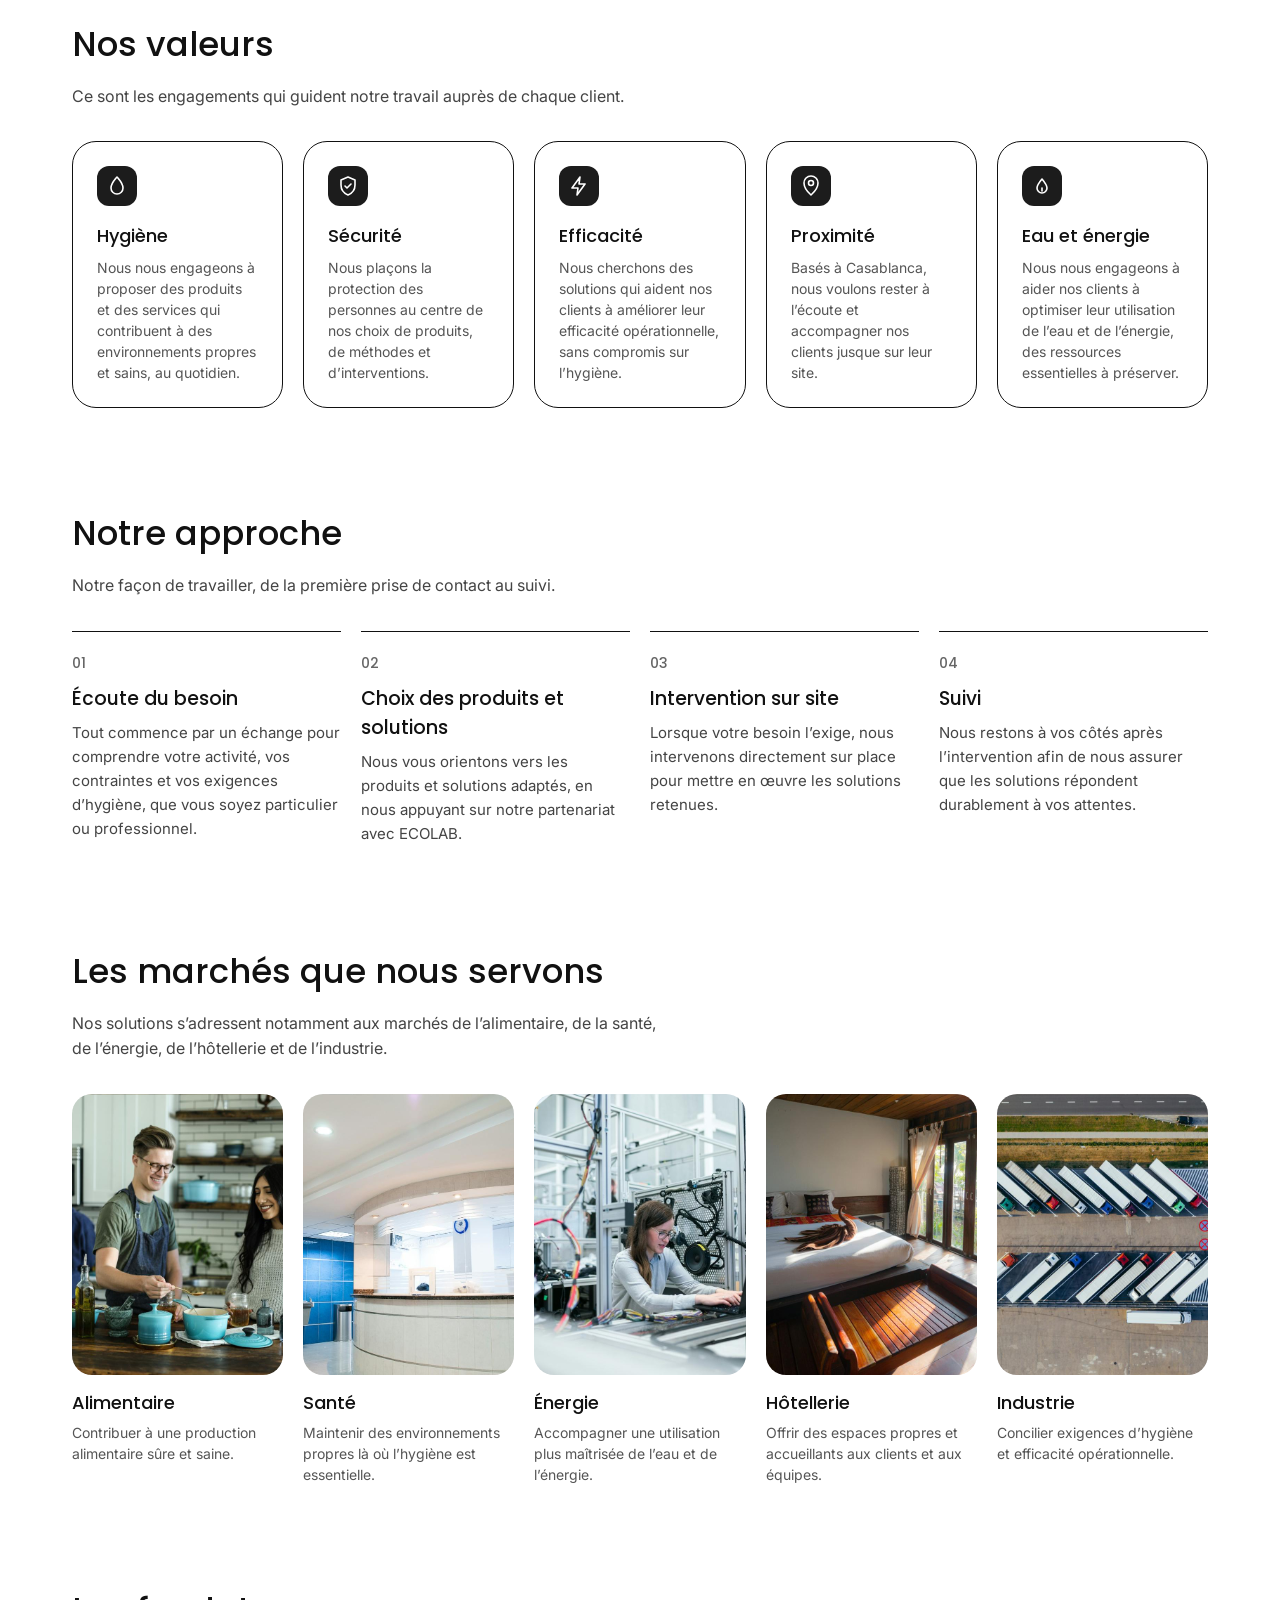
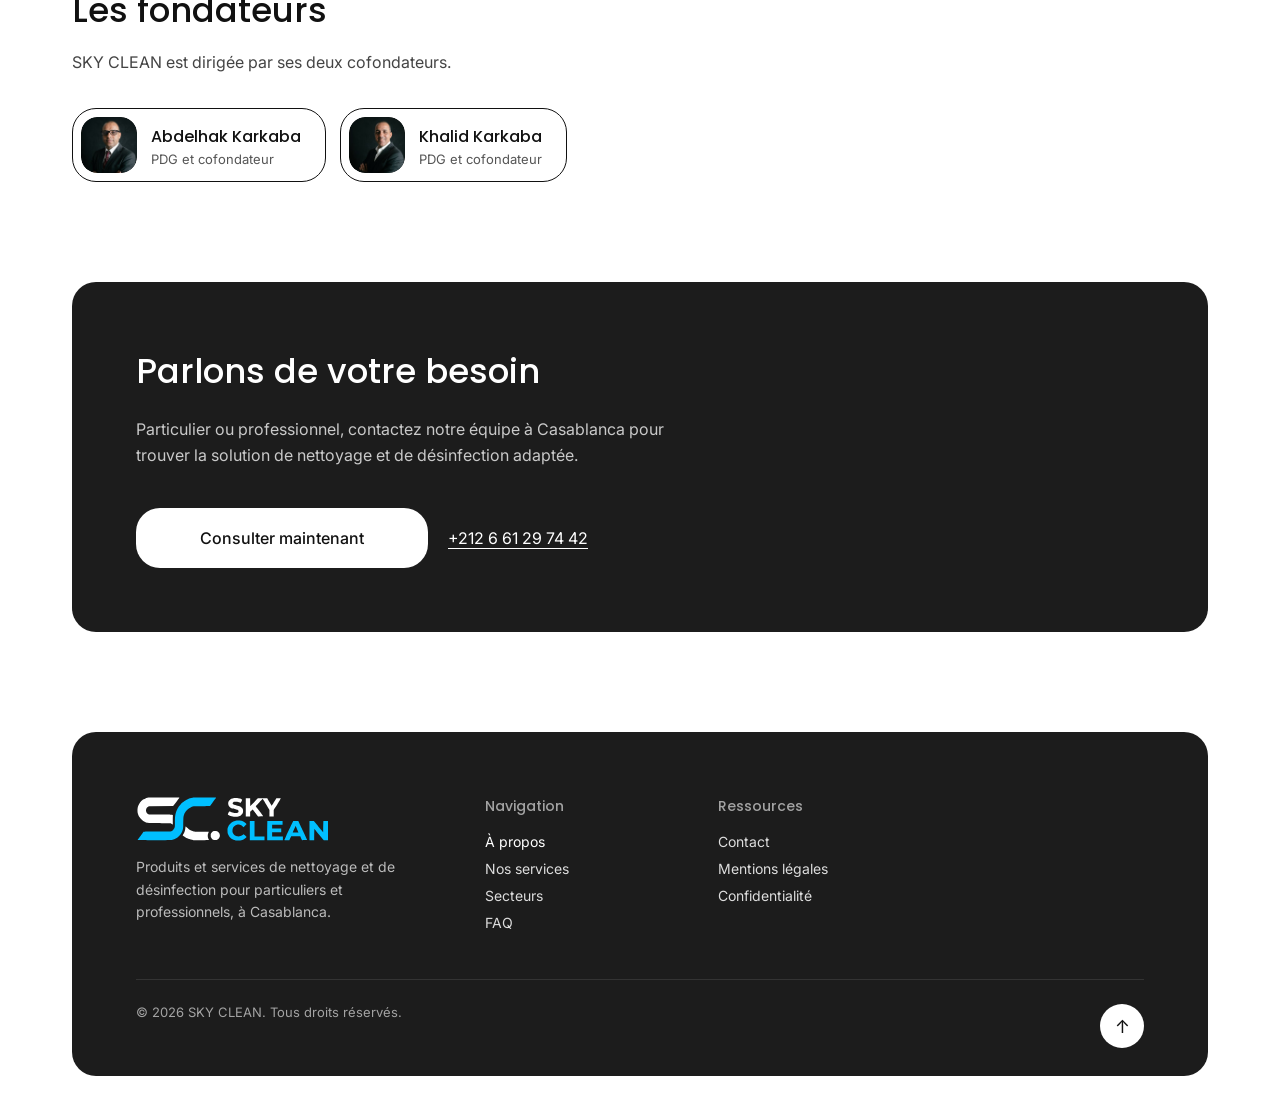
==== commit 20d3afe6: "Fix images + pre-launch pass" ====
--- a/a-propos.html
+++ b/a-propos.html
@@ -1 +1,20 @@
-<!DOCTYPE html><html lang="fr"><head><meta charset="utf-8"><title>Redirection</title><link rel="canonical" href="/a-propos/"><meta http-equiv="refresh" content="0; url=/a-propos/"><script>location.replace("/a-propos/"+location.hash)</script></head><body><a href="/a-propos/">Continuer</a></body></html>
+<!DOCTYPE html><html lang="fr"><head><script>document.documentElement.classList.add("pl-on")</script><style>#pl{position:fixed;inset:0;z-index:100;display:none;flex-direction:column;align-items:center;justify-content:center;gap:36px;background:#fff;transition:opacity .5s ease,visibility 0s .5s;animation:plsafe 0s 5s forwards}.pl-on #pl{display:flex}#pl.ok{animation:none}#pl.out{opacity:0;visibility:hidden}#pl img{width:180px;height:auto}@keyframes plsafe{to{opacity:0;visibility:hidden}}</style><meta charset="utf-8"><meta name="description" content="Découvrez SKY CLEAN, entreprise de Casablanca partenaire privilégié d’ECOLAB : produits et services de nettoyage et de désinfection pour particuliers et professionnels."><meta name="viewport" content="width=device-width,initial-scale=1"><title>À propos — SKY CLEAN, partenaire privilégié d’ECOLAB à Casablanca</title>
+<meta name="theme-color" content="#1c1c1c"><meta property="og:type" content="website"><meta property="og:locale" content="fr_FR"><meta property="og:title" content="Qui sommes-nous — SKY CLEAN, Casablanca"><meta property="og:description" content="SKY CLEAN, partenaire privilégié d’ECOLAB à Casablanca : produits et services de nettoyage et de désinfection pour particuliers et professionnels."><meta property="og:image" content="img/hero.jpg"><meta name="twitter:card" content="summary_large_image">
+<link rel="icon" type="image/svg+xml" href="img/favicon.svg">
+<link rel="preconnect" href="https://fonts.googleapis.com"><link rel="preconnect" href="https://fonts.gstatic.com" crossorigin>
+<link href="https://fonts.googleapis.com/css2?family=Inter:wght@400;500;600&family=Poppins:wght@400;500;600&display=swap" rel="stylesheet">
+<link rel="stylesheet" href="styles.css?v=6"></head><body id="top"><div id="pl" aria-hidden="true"><div class="pl-in"><span class="pl-ring"></span><img src="img/logo.svg" alt="" width="173" height="41"></div><span class="pl-bar"><i></i></span></div><div class="w">
+<nav aria-label="Navigation principale"><a class="logo" href="index.html" aria-label="SKY CLEAN, accueil"><img src="img/logo.svg" alt="SKY CLEAN" width="173" height="41"></a><button class="burger" id="bg" aria-label="Ouvrir le menu" aria-expanded="false" aria-controls="menu"><span></span><span></span><span></span></button><ul id="menu"><li><a href="index.html">Accueil</a></li><li><a href="a-propos.html" aria-current="page">À propos</a></li><li><a href="services.html">Nos services</a></li><li><a href="secteurs.html">Secteurs</a></li><li><a href="contact.html">Contact</a></li></ul></nav>
+<main>
+<section class="phero" style="background-image:url(img/hero.jpg)" aria-labelledby="ph-t"><div class="hc"><h1 id="ph-t">Qui sommes-nous</h1><p>Installée à Casablanca, SKY CLEAN propose des produits et des services de nettoyage et de désinfection aux particuliers comme aux professionnels, en partenariat privilégié avec ECOLAB.</p></div><div class="cta"><a class="btn" href="contact.html">Nous contacter</a></div></section>
+<section class="cpad ab2" aria-labelledby="hi-t"><div><span class="ey">Notre histoire</span><h2 id="hi-t">Une entreprise casablancaise au service de l’hygiène</h2></div><div class="pr"><p>SKY CLEAN est une entreprise basée au 49, Bd Chefchaouni II, à Aïn Sebaâ, Casablanca. Fondée et dirigée par Abdelhak Karkaba et Khalid Karkaba, elle s’est donné pour vocation de fournir des produits et des services de nettoyage et de désinfection, aussi bien aux particuliers qu’aux professionnels.</p><h3>Notre mission</h3><p>Proposer des solutions complètes et des services sur site qui permettent à nos clients de produire une alimentation saine, de maintenir des environnements propres, d’optimiser leur utilisation de l’eau et de l’énergie et d’améliorer leur efficacité opérationnelle.</p></div></section>
+<section class="cpad"><div class="eco" aria-labelledby="ec-t"><div><span class="ey">Partenaire privilégié</span><h2 id="ec-t">Notre partenariat avec ECOLAB</h2><p>ECOLAB est un leader mondial des technologies et services de l’eau, de l’hygiène et de l’énergie, qui protège les personnes et les ressources vitales.</p></div><ul class="el"><li><b>Des technologies reconnues</b><span>L’accès aux technologies et services d’ECOLAB en matière d’eau, d’hygiène et d’énergie.</span></li><li><b>Des solutions complètes</b><span>Des produits accompagnés de services sur site, pour répondre à l’ensemble du besoin.</span></li><li><b>Une même ambition</b><span>Protéger les personnes et les ressources essentielles, au quotidien.</span></li></ul></div></section>
+<section class="cpad" aria-labelledby="va-t"><h2 id="va-t">Nos valeurs</h2><p class="lead">Ce sont les engagements qui guident notre travail auprès de chaque client.</p><div class="ccg vg"><div class="cc"><svg class="ic" viewBox="0 0 24 24" aria-hidden="true" focusable="false"><path d="M12 3s6 6.5 6 11a6 6 0 0 1-12 0c0-4.5 6-11 6-11z"/></svg><h3>Hygiène</h3><small>Nous nous engageons à proposer des produits et des services qui contribuent à des environnements propres et sains, au quotidien.</small></div><div class="cc"><svg class="ic" viewBox="0 0 24 24" aria-hidden="true" focusable="false"><path d="M12 3 5 6v5c0 4.5 3 8.3 7 10 4-1.7 7-5.5 7-10V6z"/><path d="m9 12 2 2 4-4"/></svg><h3>Sécurité</h3><small>Nous plaçons la protection des personnes au centre de nos choix de produits, de méthodes et d’interventions.</small></div><div class="cc"><svg class="ic" viewBox="0 0 24 24" aria-hidden="true" focusable="false"><path d="M13 3 5 14h6l-1 7 8-11h-6z"/></svg><h3>Efficacité</h3><small>Nous cherchons des solutions qui aident nos clients à améliorer leur efficacité opérationnelle, sans compromis sur l’hygiène.</small></div><div class="cc"><svg class="ic" viewBox="0 0 24 24" aria-hidden="true" focusable="false"><path d="M12 21s-7-6.2-7-12a7 7 0 0 1 14 0c0 5.8-7 12-7 12z"/><circle cx="12" cy="9" r="2.5"/></svg><h3>Proximité</h3><small>Basés à Casablanca, nous voulons rester à l’écoute et accompagner nos clients jusque sur leur site.</small></div><div class="cc"><svg class="ic" viewBox="0 0 24 24" aria-hidden="true" focusable="false"><path d="M7 14a5 5 0 0 0 10 0c0-3-5-9-5-9s-5 6-5 9z"/><path d="M12 14v3"/></svg><h3>Eau et énergie</h3><small>Nous nous engageons à aider nos clients à optimiser leur utilisation de l’eau et de l’énergie, des ressources essentielles à préserver.</small></div></div></section>
+<section class="cpad" aria-labelledby="ap-t"><h2 id="ap-t">Notre approche</h2><p class="lead">Notre façon de travailler, de la première prise de contact au suivi.</p><ol class="stp"><li><span aria-hidden="true">01</span><h3>Écoute du besoin</h3><p>Tout commence par un échange pour comprendre votre activité, vos contraintes et vos exigences d’hygiène, que vous soyez particulier ou professionnel.</p></li><li><span aria-hidden="true">02</span><h3>Choix des produits et solutions</h3><p>Nous vous orientons vers les produits et solutions adaptés, en nous appuyant sur notre partenariat avec ECOLAB.</p></li><li><span aria-hidden="true">03</span><h3>Intervention sur site</h3><p>Lorsque votre besoin l’exige, nous intervenons directement sur place pour mettre en œuvre les solutions retenues.</p></li><li><span aria-hidden="true">04</span><h3>Suivi</h3><p>Nous restons à vos côtés après l’intervention afin de nous assurer que les solutions répondent durablement à vos attentes.</p></li></ol></section>
+<section class="cpad" aria-labelledby="mk-t"><h2 id="mk-t">Les marchés que nous servons</h2><p class="lead">Nos solutions s’adressent notamment aux marchés de l’alimentaire, de la santé, de l’énergie, de l’hôtellerie et de l’industrie.</p><ul class="mkg"><li><div class="mi" role="img" aria-label="Préparation alimentaire" style="background-image:url(img/p1.jpg)"></div><h3>Alimentaire</h3><p>Contribuer à une production alimentaire sûre et saine.</p></li><li><div class="mi" role="img" aria-label="Établissement de santé" style="background-image:url(img/p2.jpg)"></div><h3>Santé</h3><p>Maintenir des environnements propres là où l’hygiène est essentielle.</p></li><li><div class="mi" role="img" aria-label="Site technique" style="background-image:url(img/s4.jpg)"></div><h3>Énergie</h3><p>Accompagner une utilisation plus maîtrisée de l’eau et de l’énergie.</p></li><li><div class="mi" role="img" aria-label="Établissement hôtelier" style="background-image:url(img/p3.jpg)"></div><h3>Hôtellerie</h3><p>Offrir des espaces propres et accueillants aux clients et aux équipes.</p></li><li><div class="mi" role="img" aria-label="Site industriel" style="background-image:url(img/p4.jpg)"></div><h3>Industrie</h3><p>Concilier exigences d’hygiène et efficacité opérationnelle.</p></li></ul></section>
+<section class="cpad" aria-labelledby="fo-t"><h2 id="fo-t">Les fondateurs</h2><p class="lead">SKY CLEAN est dirigée par ses deux cofondateurs.</p><div class="tm tl"><div class="tb"><div class="ph"><img src="img/abdelhak.jpg" alt="Abdelhak Karkaba" width="56" height="56" loading="lazy"></div><div><h3>Abdelhak Karkaba</h3><p>PDG et cofondateur</p></div></div><div class="tb"><div class="ph"><img src="img/khalid.jpg" alt="Khalid Karkaba" width="56" height="56" loading="lazy"></div><div><h3>Khalid Karkaba</h3><p>PDG et cofondateur</p></div></div></div></section>
+<section class="cpad"><div class="dcta" aria-labelledby="dc-t"><div><h2 id="dc-t">Parlons de votre besoin</h2><p>Particulier ou professionnel, contactez notre équipe à Casablanca pour trouver la solution de nettoyage et de désinfection adaptée.</p></div><div class="bs"><a class="btn wb" href="contact.html">Consulter maintenant</a><a class="tl2" href="tel:+212661297442">+212 6 61 29 74 42</a></div></div></section>
+</main>
+<footer class="ft"><div class="fg"><div><div class="logo"><img src="img/logo-light.svg" alt="SKY CLEAN" width="190" height="45"></div><p>Produits et services de nettoyage et de désinfection pour particuliers et professionnels, à Casablanca.</p></div><div><h2 class="fh">Navigation</h2><ul><li><a href="a-propos.html" aria-current="page">À propos</a></li><li><a href="services.html">Nos services</a></li><li><a href="secteurs.html">Secteurs</a></li><li><a href="index.html#faq">FAQ</a></li></ul></div><div><h2 class="fh">Ressources</h2><ul><li><a href="contact.html">Contact</a></li><li><a href="mentions-legales.html">Mentions légales</a></li><li><a href="confidentialite.html">Confidentialité</a></li></ul></div></div><div class="fb"><span>© 2026 SKY CLEAN. Tous droits réservés.</span><a class="top" href="#top" aria-label="Retour en haut">↑</a></div></footer></div>
+<script src="main.js?v=6"></script>
+</body></html>
--- a/styles.css
+++ b/styles.css
@@ -0,0 +1,218 @@
+*{box-sizing:border-box;margin:0;padding:0}body{font-family:Inter,sans-serif;color:#111;background:#fff}
+.w{max-width:1200px;margin:0 auto;padding:0 32px}a{color:inherit;text-decoration:none}
+h1,h2,h3,.logo{font-family:Poppins,sans-serif;font-weight:500}
+nav{display:flex;justify-content:space-between;align-items:center;padding:20px 0}.logo{font-size:20px}
+nav ul{display:flex;gap:36px;list-style:none;font-size:14px}
+.hero{position:relative;height:calc(100vh - 90px);min-height:480px;border-radius:24px;overflow:hidden;background:url(img/hero.jpg) center/cover}
+.hero:after{content:"";position:absolute;inset:0;background:linear-gradient(90deg,rgba(0,0,0,.55),transparent 60%)}
+.hc{position:absolute;left:40px;bottom:150px;z-index:1;color:#fff;max-width:640px}
+.hc h1{font-size:56px;line-height:1.1;margin-bottom:16px}.hc p{font-size:17px;opacity:.9}
+.cta{position:absolute;left:0;bottom:0;z-index:1;background:#fff;padding:20px 24px 0 0;border-top-right-radius:24px}
+.cta:before,.cta:after{content:"";position:absolute;width:24px;height:24px;background:radial-gradient(circle at 100% 0,transparent 23.5px,#fff 24px)}.cta:before{left:0;top:-24px}.cta:after{right:-24px;bottom:0}
+.btn{display:inline-block;background:#1c1c1c;color:#fff;padding:20px 64px;border-radius:24px;font-weight:500}
+.about{display:grid;grid-template-columns:1fr 1fr;gap:60px;padding:110px 0 90px;align-items:center}
+h2{font-size:34px;margin-bottom:20px}.about p{color:#444;line-height:1.6}
+.logos{display:flex;gap:44px;margin-top:50px;font-size:22px;font-weight:600;color:#555}
+.stats{display:grid;grid-template-columns:1fr 1fr;gap:50px 20px;text-align:center}
+.stats b{display:block;font:500 50px Poppins}.stats span{color:#666;font-size:14px}
+.sh{display:flex;justify-content:space-between;align-items:center;margin-bottom:28px}
+.arr button{width:44px;height:44px;border-radius:50%;border:1.5px solid #111;background:#fff;font-size:18px;cursor:pointer;margin-left:10px}.arr button+button{background:#111;color:#fff}
+.track{display:flex;gap:20px;overflow-x:auto;scroll-behavior:smooth;scrollbar-width:none}
+.card{flex:0 0 calc(25% - 15px);min-width:240px}.card div{position:relative;height:300px;border-radius:16px;background:center/cover}
+.card div:before{content:attr(data-n);position:absolute;top:12px;left:16px;color:#fff;font-weight:600}
+.card h3{font-size:20px;margin:14px 0 6px}.card p{font-size:13px;color:#555}
+.port{display:grid;grid-template-columns:repeat(3,1fr);grid-template-rows:240px 120px 240px;gap:20px;padding:120px 0 80px}
+.tile{position:relative;border-radius:16px;background:center/cover;overflow:hidden}.tile span{position:absolute;right:16px;bottom:14px;color:#fff;font-weight:500;text-decoration:none}
+.intro p{color:#444;line-height:1.6}.ol{border:1.5px solid #111;border-radius:999px;display:flex;align-items:center;justify-content:center;font-weight:500}
+.mq{padding:0 0 100px}.mq h2{margin-bottom:32px}.mqw{overflow:hidden;-webkit-mask:linear-gradient(90deg,transparent,#000 10%,#000 90%,transparent);mask:linear-gradient(90deg,transparent,#000 10%,#000 90%,transparent)}.mqt{display:flex;width:max-content;animation:mq 30s linear infinite}.mqt span{flex:none;margin:0 12px;padding:12px 28px;border:1.5px solid #111;border-radius:999px;font:600 16px Poppins;color:#222;white-space:nowrap}@keyframes mq{to{transform:translateX(-50%)}}@media(prefers-reduced-motion:reduce){.mqt{animation:none}}
+.cs{padding:40px 0 120px;text-align:center}.cs .ct{font:500 clamp(26px,4vw,44px)/1.25 Poppins;max-width:900px;margin:0 auto 40px;perspective:500px}.cs .bs{display:flex;gap:14px;justify-content:center;flex-wrap:wrap}.btn2{display:inline-block;padding:20px 48px;border:1.5px solid #111;border-radius:24px;font-weight:500}@media(max-width:860px){.cs{padding:16px 0 72px}.cs .ct{margin-bottom:28px}.cs .bs a{flex:1 1 100%;text-align:center}}
+.tm{display:flex;gap:14px;justify-content:center;flex-wrap:wrap}.tb{display:flex;align-items:center;gap:14px;padding:8px 24px 8px 8px;border:1.5px solid #111;border-radius:24px;text-align:left}.tb .ph{width:56px;height:56px;aspect-ratio:1/1;flex:none;border-radius:16px;background:linear-gradient(135deg,#2a2a2a,#111);display:flex;align-items:center;justify-content:center;font:500 18px Poppins;color:#fff}.tb h3{font-size:16px;margin:0 0 2px}.tb p{font-size:13px;color:#555}@media(max-width:860px){.tb{flex:1 1 100%}}
+.nl{margin:0 0 100px;padding:64px;border-radius:24px;background:#1c1c1c;color:#fff;display:grid;grid-template-columns:1.1fr 1fr;gap:40px;align-items:center}.nl h2{margin-bottom:12px}.nl p{color:#bbb;line-height:1.6}.nl form{display:flex;gap:10px;background:#fff;padding:6px;border-radius:24px}.nl input{flex:1;min-width:0;border:0;outline:0;padding:0 18px;font:15px Inter;background:transparent;color:#111}.nl button{border:0;background:#1c1c1c;color:#fff;padding:16px 32px;border-radius:20px;font:500 15px Inter;cursor:pointer}.nl small{display:block;margin-top:12px;color:#888;font-size:12px}.nl .ok{color:#fff}@media(max-width:860px){.nl{grid-template-columns:1fr;padding:32px 20px;gap:24px;margin-bottom:56px;border-radius:20px}.nl form{flex-direction:column;background:transparent;padding:0}.nl input{background:#fff;border-radius:20px;padding:16px 18px}}
+.ci{padding:0 0 100px}.cg{display:grid;grid-template-columns:repeat(5,1fr);gap:20px}.cg div{border:1.5px solid #111;border-radius:24px;padding:24px;min-height:140px}.cg span{display:block;font-size:13px;color:#666;margin-bottom:10px}.cg p{font:500 16px/1.5 Poppins;min-height:24px}@media(max-width:1100px){.cg{grid-template-columns:repeat(3,1fr)}}@media(max-width:860px){.ci{padding-bottom:56px}.cg{grid-template-columns:1fr 1fr;gap:12px}.cg div{padding:18px;min-height:110px;border-radius:20px}.cg div:last-child{grid-column:1/-1}}
+.fq{padding:0 0 100px;display:grid;grid-template-columns:1fr 1.6fr;gap:60px}.fq .in p{color:#444;line-height:1.6}.fl{display:flex;flex-direction:column;gap:12px}.fl details{border:1.5px solid #111;border-radius:24px;padding:0 24px}.fl summary{list-style:none;cursor:pointer;display:flex;justify-content:space-between;align-items:center;gap:16px;padding:20px 0;font:500 17px Poppins}.fl summary::-webkit-details-marker{display:none}.fl summary:after{content:"+";flex:none;width:32px;height:32px;border-radius:50%;background:#1c1c1c;color:#fff;display:flex;align-items:center;justify-content:center;font:400 20px Inter;transition:transform .3s}.fl details[open] summary:after{transform:rotate(45deg)}.fl details p{color:#555;line-height:1.6;padding:0 0 20px}@media(max-width:860px){.fq{grid-template-columns:1fr;gap:24px;padding-bottom:56px}.fl details{padding:0 18px;border-radius:20px}.fl summary{font-size:15px;padding:16px 0}}
+.ft{margin:0 0 32px;padding:64px 64px 28px;border-radius:24px;background:#1c1c1c;color:#fff}.fg{display:grid;grid-template-columns:1.6fr 1fr 1fr 1fr;gap:40px;padding-bottom:48px;border-bottom:1px solid #333}.ft .logo{font-size:24px;margin-bottom:14px}.ft p{color:#bbb;line-height:1.6;max-width:320px;font-size:14px}.ft h4,.ft .fh{font:500 14px Poppins;color:#888;margin-bottom:16px}.ft ul{list-style:none;display:flex;flex-direction:column;gap:10px;font-size:14px}.ft ul a{color:#ddd}.ft ul a:hover{color:#fff}.fb{display:flex;justify-content:space-between;gap:16px;padding-top:24px;font-size:13px;color:#888;flex-wrap:wrap}.top{display:inline-flex;align-items:center;justify-content:center;width:44px;height:44px;border-radius:50%;background:#fff;color:#111;font-size:18px}@media(max-width:860px){.ft{padding:32px 20px 20px;border-radius:20px;margin-bottom:16px}.fg{grid-template-columns:1fr 1fr;gap:28px;padding-bottom:28px}.fg>div:first-child{grid-column:1/-1}.fb{align-items:center}}
+.burger{display:none}
+@media(max-width:860px){.hero{height:480px}.hc{left:24px;bottom:120px}.hc h1{font-size:36px}.btn{padding:18px 32px}
+.w{padding:0 16px}nav{padding:14px 0;position:relative;z-index:20}
+.burger{display:flex;flex-direction:column;justify-content:center;gap:5px;width:44px;height:44px;border:0;background:none;cursor:pointer;padding:10px}
+.burger span{display:block;height:2px;background:#111;border-radius:2px;transition:.25s}
+.burger[aria-expanded=true] span:nth-child(1){transform:translateY(7px) rotate(45deg)}.burger[aria-expanded=true] span:nth-child(2){opacity:0}.burger[aria-expanded=true] span:nth-child(3){transform:translateY(-7px) rotate(-45deg)}
+nav ul{display:none;position:absolute;top:100%;left:0;right:0;flex-direction:column;gap:0;background:#fff;border-radius:16px;box-shadow:0 12px 32px rgba(0,0,0,.12);padding:8px;font-size:16px}
+nav ul.open{display:flex}nav ul a{display:block;padding:14px 16px;border-radius:10px}nav ul a:active,nav ul a:focus-visible{background:#f2f2f2}
+
+
+
+
+
+.about{grid-template-columns:1fr;gap:44px;padding:64px 0 56px}h2{font-size:28px;margin-bottom:16px}
+.logos{gap:28px;margin-top:28px;font-size:18px;flex-wrap:wrap}
+.stats{gap:32px 12px}.stats b{font-size:38px}.stats span{font-size:13px}
+.sh{margin-bottom:20px}
+.track{scroll-snap-type:x mandatory;margin:0 -16px;padding:0 16px;scroll-padding:0 16px;gap:14px}
+.card{flex:0 0 72%;min-width:0;scroll-snap-align:start}.card div{height:240px}.card h3{font-size:18px;margin-top:12px}
+.port{grid-template-columns:1fr 1fr;grid-template-rows:auto;gap:12px;padding:72px 0 40px}
+.port>*{grid-area:auto!important}.port .intro{grid-column:1/-1!important;margin-bottom:8px}
+.tile{height:200px}.port .tile:nth-child(2),.port .tile:nth-child(5){grid-column:1/-1!important;height:240px}
+.tile span{left:14px;right:auto;bottom:12px;font-size:14px;text-shadow:0 1px 6px rgba(0,0,0,.5)}
+.mq{padding:0 0 56px}.mq h2{margin-bottom:20px}.mqt span{margin:0 6px;padding:8px 16px;font-size:13px}
+}
+@media(min-width:600px) and (max-width:860px){.card{flex-basis:44%}.tile{height:260px}.port .tile:nth-child(2),.port .tile:nth-child(5){height:320px}}
+.stats b{font-size:30px;line-height:1.2;margin-bottom:6px}@media(max-width:860px){.stats b{font-size:20px}}
+.cg>div{min-width:0}.cg p{overflow-wrap:anywhere}@media(max-width:860px){.cg{grid-template-columns:repeat(2,minmax(0,1fr))}.cg p{font-size:14px}}
+@media(max-width:860px){.hc{right:24px}.hero:after{background:linear-gradient(180deg,rgba(0,0,0,.15),rgba(0,0,0,.7) 75%)}}
+/* QA pass */
+html{scroll-behavior:smooth}@media(prefers-reduced-motion:reduce){html{scroll-behavior:auto}}
+[id]{scroll-margin-top:24px}
+.sr-only{position:absolute;width:1px;height:1px;padding:0;margin:-1px;overflow:hidden;clip:rect(0,0,0,0);white-space:nowrap;border:0}
+:focus-visible{outline:2px solid #111;outline-offset:3px;border-radius:8px}.nl :focus-visible,.ft :focus-visible,.btn:focus-visible{outline-color:#fff}.btn:focus-visible{box-shadow:0 0 0 5px #1c1c1c}.nl input:focus-visible{outline-offset:2px}
+.logo{display:inline-flex;align-items:center;min-height:44px}
+.hero:after{background:linear-gradient(90deg,rgba(0,0,0,.72) 0%,rgba(0,0,0,.45) 45%,rgba(0,0,0,.05) 75%),linear-gradient(0deg,rgba(0,0,0,.35),transparent 50%)}
+.hc h1{text-wrap:balance}.hc p{max-width:520px;line-height:1.5;opacity:.95}
+.about p,.intro p,.fq .in p{max-width:60ch}
+.about{padding:100px 0}.port{padding:100px 0}.mq{padding:0 0 100px}.cs{padding:0 0 100px}
+.card div:before,.tile span{text-shadow:0 1px 6px rgba(0,0,0,.55)}
+.tile:after{content:"";position:absolute;inset:auto 0 0 0;height:45%;background:linear-gradient(0deg,rgba(0,0,0,.45),transparent);pointer-events:none}.tile span{z-index:1}
+.nl small{color:#a3a3a3}.ft h4,.ft .fh{color:#a3a3a3}.fb{color:#a3a3a3}
+@media(max-width:860px){.about,.port{padding:56px 0}.mq,.cs{padding-bottom:56px}.port{padding-bottom:56px}
+.ft ul{gap:0}.ft ul a{display:inline-flex;align-items:center;min-height:44px}
+.cg a{display:inline-flex;align-items:center;min-height:44px}
+.hero:after{background:linear-gradient(180deg,rgba(0,0,0,.15),rgba(0,0,0,.72) 75%)}}
+/* ===== Contact page ===== */
+.phero{position:relative;height:440px;border-radius:24px;overflow:hidden;background:url(img/contact.jpg) center/cover}
+.phero:after{content:"";position:absolute;inset:0;background:linear-gradient(90deg,rgba(0,0,0,.75),rgba(0,0,0,.45) 50%,rgba(0,0,0,.1) 80%)}
+.phero .hc{bottom:130px}.phero h1{font-size:52px;line-height:1.1;margin-bottom:14px}.phero p{max-width:560px;font-size:17px;line-height:1.5}
+nav a[aria-current=page]{font-weight:600;text-decoration:underline;text-underline-offset:6px;text-decoration-thickness:1.5px}.ft a[aria-current=page]{color:#fff}
+.cpad{padding:100px 0 0}.cpad:last-of-type{padding-bottom:100px}main+.ft,main~.ft{margin-top:0}
+.ic{width:24px;height:24px;flex:none;fill:none;stroke:currentColor;stroke-width:1.6;stroke-linecap:round;stroke-linejoin:round}
+.qa{display:flex;gap:12px;flex-wrap:wrap;margin:0 0 28px}.qa .btn2{display:inline-flex;align-items:center;gap:10px;padding:14px 26px;min-height:48px}.btn2:hover{background:#1c1c1c;color:#fff}
+.ccg{display:grid;grid-template-columns:repeat(5,minmax(0,1fr));gap:20px}
+.cc{border:1.5px solid #111;border-radius:24px;padding:24px;display:flex;flex-direction:column;gap:8px;min-width:0}
+.cc .ic{width:40px;height:40px;padding:8px;border-radius:12px;background:#1c1c1c;color:#fff;margin-bottom:8px}
+.cc span{font-size:13px;color:#666}.cc p{font:500 16px/1.5 Poppins;overflow-wrap:anywhere}.cc small{color:#555;font-size:13px;line-height:1.5;margin-top:auto}
+.hm{display:grid;grid-template-columns:1fr 1.3fr;gap:20px;align-items:stretch}
+.hrs{background:#1c1c1c;color:#fff;border-radius:24px;padding:40px}.hh{display:flex;justify-content:space-between;align-items:center;gap:12px;flex-wrap:wrap;margin-bottom:20px}.hh h2{margin:0}
+.badge{display:inline-flex;align-items:center;gap:8px;padding:8px 14px;border-radius:999px;font-size:13px;font-weight:600;background:#333;color:#fff}.badge:before{content:"";width:8px;height:8px;border-radius:50%;background:#a3a3a3}
+.badge.on{background:#e7f7ec;color:#0b5d23}.badge.on:before{background:#1a9a45}.badge.off{background:#3a2a2a;color:#ffd7d2}.badge.off:before{background:#ff6b5b}
+.hrs table{width:100%;border-collapse:collapse;font-size:15px}.hrs th,.hrs td{padding:12px 0;border-bottom:1px solid #333;text-align:left;font-weight:400}.hrs td{text-align:right;color:#ddd}.hrs tr.today th,.hrs tr.today td{color:#fff;font-weight:600}.hrs tr.today th:after{content:" · aujourd’hui";font-weight:400;color:#a3a3a3;font-size:13px}
+.tz{display:block;margin-top:14px;color:#a3a3a3;font-size:12px}
+.map{position:relative;border-radius:24px;overflow:hidden;min-height:380px;border:1.5px solid #111;background:#eee}.map iframe{position:absolute;inset:0;width:100%;height:100%;border:0}.map .btn{position:absolute;left:16px;bottom:16px;padding:14px 32px}
+.fm{display:grid;grid-template-columns:1fr 1.4fr;gap:60px}.fm .in p{color:#444;line-height:1.6;max-width:60ch}.fm .in a{text-decoration:underline}
+.note{margin-top:28px;border:1.5px solid #111;border-radius:20px;padding:24px}.note h3{font-size:18px;margin-bottom:12px}.note ul{padding-left:18px;color:#444;line-height:1.7;font-size:14px}
+#cf{display:flex;flex-direction:column;gap:16px}.f2{display:grid;grid-template-columns:1fr 1fr;gap:16px}.fr{display:flex;flex-direction:column;gap:6px;min-width:0}
+.fr label{font-size:14px;font-weight:500}.fr abbr{text-decoration:none;color:#b42318}.opt{color:#666;font-weight:400}
+#cf input:not([type=checkbox]),#cf select,#cf textarea{width:100%;min-height:48px;border:1.5px solid #111;border-radius:16px;padding:12px 16px;font:15px Inter;color:#111;background:#fff}#cf textarea{resize:vertical;min-height:140px}
+#cf [aria-invalid=true]{border-color:#b42318!important;background:#fff8f7!important}.er{color:#b42318;font-size:13px;min-height:0}.er:empty{display:none}
+.ck{flex-direction:row;flex-wrap:wrap;align-items:flex-start;gap:12px}.ck input{width:22px;height:22px;margin-top:1px;flex:none;accent-color:#1c1c1c}.ck label{flex:1;font-weight:400;line-height:1.5}.ck .er{flex-basis:100%}
+#cf .btn{border:0;cursor:pointer;font:500 16px Inter;align-self:flex-start}.st{font-size:13px;color:#555}.st.ok{color:#0b5d23}.st.bad{color:#b42318}
+@media(max-width:1100px){.ccg{grid-template-columns:repeat(3,minmax(0,1fr))}}
+@media(max-width:860px){.phero{height:420px;border-radius:20px}.phero .hc{bottom:110px}.phero h1{font-size:36px}.phero p{font-size:15px}.phero:after{background:linear-gradient(180deg,rgba(0,0,0,.2),rgba(0,0,0,.75) 70%)}
+.cpad{padding-top:56px}.cpad:last-of-type{padding-bottom:56px}.ccg{grid-template-columns:repeat(2,minmax(0,1fr));gap:12px}.cc{border-radius:20px;padding:18px}.cc p{font-size:14px}.cc:last-child{grid-column:1/-1}
+.qa .btn2{flex:1 1 auto;justify-content:center;padding:12px 18px}
+.hm,.fm{grid-template-columns:1fr;gap:24px}.hrs{padding:28px 20px;border-radius:20px}.map{min-height:320px;border-radius:20px}.f2{grid-template-columns:1fr}#cf .btn{width:100%;align-self:stretch}.note{padding:20px}}
+@media(max-width:420px){.ccg{grid-template-columns:1fr}.cc:last-child{grid-column:auto}}
+@media (max-width:860px){.cc a{display:inline-flex;align-items:center;min-height:44px}}
+.cc a[href^="mailto"]{font-size:.86em;word-break:normal;overflow-wrap:anywhere}@media (min-width:1101px){.ccg{grid-template-columns:1fr 1fr .9fr 1.2fr 1fr}}
+/* About page */
+.ey{display:block;font-size:13px;color:#666;margin-bottom:10px;text-transform:uppercase;letter-spacing:.08em}
+.lead{color:#444;line-height:1.6;max-width:60ch;margin:-6px 0 32px}
+.ab2{display:grid;grid-template-columns:1fr 1.2fr;gap:60px}.pr p{color:#444;line-height:1.7;max-width:65ch}.pr h3{font-size:20px;margin:28px 0 10px}
+.eco{background:#1c1c1c;color:#fff;border-radius:24px;padding:64px;display:grid;grid-template-columns:1fr 1fr;gap:48px}.eco p{color:#c9c9c9;line-height:1.6}.eco .ey{color:#a3a3a3}
+.el{list-style:none;display:grid;gap:14px;padding:0;margin:0}.el li{border:1.5px solid #3a3a3a;border-radius:20px;padding:20px 22px}.el b{display:block;font:500 17px Poppins;margin-bottom:6px}.el span{color:#c9c9c9;font-size:14px;line-height:1.5}
+.vg .cc h3{font-size:18px;margin:0}.vg .cc small{margin-top:0;font-size:14px}
+.stp{list-style:none;padding:0;margin:0;display:grid;grid-template-columns:repeat(4,minmax(0,1fr));gap:20px}.stp li{border-top:1.5px solid #111;padding-top:20px}.stp span{font:500 14px Poppins;color:#666}.stp h3{font-size:19px;margin:10px 0 8px}.stp p{color:#444;line-height:1.6;font-size:15px}
+.mkg{list-style:none;padding:0;margin:0;display:grid;grid-template-columns:repeat(5,minmax(0,1fr));gap:20px}.mi{aspect-ratio:3/4;border-radius:20px;background:center/cover;margin-bottom:14px}.mkg h3{font-size:18px;margin:0 0 6px}.mkg p{color:#555;font-size:14px;line-height:1.5}
+.tl{justify-content:flex-start}
+.dcta{background:#1c1c1c;color:#fff;border-radius:24px;padding:64px;display:flex;justify-content:space-between;align-items:center;gap:40px;flex-wrap:wrap}.dcta p{color:#c9c9c9;line-height:1.6;max-width:56ch}.dcta .bs{display:flex;gap:20px;align-items:center;flex-wrap:wrap}
+.btn.wb{background:#fff;color:#111;border-radius:24px}.dcta .tl2{color:#fff;text-decoration:underline;text-underline-offset:4px;min-height:44px;display:inline-flex;align-items:center}.dcta :focus-visible{outline-color:#fff}.btn.wb:focus-visible{box-shadow:none}
+@media(max-width:1100px){.mkg{grid-template-columns:repeat(3,minmax(0,1fr))}.stp{grid-template-columns:repeat(2,minmax(0,1fr))}}
+@media(max-width:860px){.ab2,.eco{grid-template-columns:1fr;gap:24px}.eco,.dcta{padding:32px 20px;border-radius:20px}.mkg{grid-template-columns:repeat(2,minmax(0,1fr));gap:12px}.mi{aspect-ratio:1/1}.dcta .bs,.dcta .btn{width:100%;text-align:center}.dcta .bs{flex-direction:column;align-items:stretch}.dcta .tl2{justify-content:center}}
+@media(max-width:600px){.stp{grid-template-columns:1fr}}
+@media(max-width:380px){.mkg{grid-template-columns:1fr}}
+@media (min-width:1101px){.ccg.vg{grid-template-columns:repeat(5,minmax(0,1fr))}}
+/* Legal pages */
+.tpl{font-size:12px;color:#555;background:#f4f4f4;border-radius:12px;padding:8px 14px;margin:0 0 16px;display:inline-block}
+.phero.lh{height:340px}.phero.lh .hc{bottom:48px}.upd{font-size:14px!important;opacity:.85;margin-top:6px}
+.lg{display:grid;grid-template-columns:260px minmax(0,1fr);gap:64px;align-items:start}
+.toc{position:sticky;top:24px;border:1.5px solid #111;border-radius:20px;padding:24px}.toc h2{font-size:18px;margin:0 0 12px}.toc ol{list-style:none;padding:0;margin:0;display:grid;gap:2px}.toc a{display:block;padding:7px 10px;border-radius:10px;font-size:14px;color:#333}.toc a:hover{background:#f2f2f2}
+.lc{max-width:70ch}.lc section{scroll-margin-top:24px;padding-bottom:36px;margin-bottom:36px;border-bottom:1px solid #e5e5e5}.lc section:last-child{border:0;margin:0;padding:0}
+.lc h2{font-size:24px;margin-bottom:14px}.lc h2 span{color:#888;font-weight:500}.lc p,.lc li,.lc dd{color:#333;line-height:1.7}.lc p+p,.lc ul+p{margin-top:12px}.lc ul{padding-left:20px;margin:10px 0;display:grid;gap:6px}.lc a{text-decoration:underline;text-underline-offset:3px;overflow-wrap:anywhere}
+.id{display:grid;grid-template-columns:200px 1fr;gap:10px 20px;margin-top:14px}.id dt{color:#666;font-size:14px;padding-top:2px}.id dd{margin:0}
+.ph2{background:#fff3c4;color:#5c4400;border-radius:6px;padding:1px 6px;font-weight:500}
+@media(max-width:860px){.lg{grid-template-columns:1fr;gap:28px}.toc{position:static;padding:18px}.toc a{min-height:44px;display:flex;align-items:center}.phero.lh{height:300px}.phero.lh .hc{bottom:28px}.id{grid-template-columns:1fr;gap:2px}.id dd{margin-bottom:10px}.lc h2{font-size:21px}}
+.toc{display:block;height:auto;margin:0}.toc ol{flex-direction:column}
+.logo img{display:block;height:40px;width:auto}.ft .logo img{height:46px}@media(max-width:860px){.logo img{height:32px}}
+/* ===== Menu mobile ===== */
+@media(max-width:860px){
+nav .logo,.burger{position:relative;z-index:31}
+.burger{border-radius:50%;background:#f2f2f2;transition:background .3s;gap:0;align-items:center}
+.burger span{width:18px;height:2px;margin:2.5px 0;transition:transform .45s cubic-bezier(.7,0,.2,1),opacity .2s,width .3s}
+.burger span:nth-child(2){width:12px;align-self:center;transform:translateX(-3px)}
+.burger[aria-expanded=true]{background:#1c1c1c}.burger[aria-expanded=true] span{background:#fff}
+.burger[aria-expanded=true] span:nth-child(1){transform:translateY(7px) rotate(45deg)}.burger[aria-expanded=true] span:nth-child(2){opacity:0;width:0}.burger[aria-expanded=true] span:nth-child(3){transform:translateY(-7px) rotate(-45deg)}
+nav ul,nav ul.open{display:flex;position:fixed;inset:0;z-index:30;flex-direction:column;justify-content:center;gap:4px;padding:96px 28px 40px;margin:0;background:#fff;border-radius:0;box-shadow:none;counter-reset:mi;clip-path:circle(0 at calc(100% - 38px) 36px);visibility:hidden;transition:clip-path .6s cubic-bezier(.7,0,.2,1),visibility 0s .6s}
+nav ul.open{clip-path:circle(150% at calc(100% - 38px) 36px);visibility:visible;transition:clip-path .7s cubic-bezier(.7,0,.2,1),visibility 0s}
+nav ul li{overflow:hidden;border-bottom:1px solid #eee}
+nav ul a{display:flex;align-items:baseline;gap:14px;padding:16px 4px;font:500 34px/1.1 Poppins,sans-serif;color:#111;transform:translateY(110%);opacity:0;transition:transform .5s cubic-bezier(.2,.8,.2,1),opacity .4s}
+nav ul a:before{counter-increment:mi;content:"0" counter(mi);font:500 13px Inter,sans-serif;color:#a3a3a3}
+nav ul.open a{transform:none;opacity:1}
+nav ul.open li:nth-child(1) a{transition-delay:.25s}nav ul.open li:nth-child(2) a{transition-delay:.31s}nav ul.open li:nth-child(3) a{transition-delay:.37s}nav ul.open li:nth-child(4) a{transition-delay:.43s}nav ul.open li:nth-child(5) a{transition-delay:.49s}
+nav ul a:active,nav ul a:focus-visible{background:none;padding-left:12px}
+nav a[aria-current=page]{text-decoration:none}nav a[aria-current=page]:after{content:"";width:8px;height:8px;border-radius:50%;background:#111;margin-left:auto;align-self:center}
+body.mo{overflow:hidden}
+}
+@media(max-width:860px) and (prefers-reduced-motion:reduce){nav ul,nav ul.open,nav ul a,.burger span{transition:none!important}}
+/* ===== Menu desktop ===== */
+@media(min-width:861px){
+nav ul{gap:4px;align-items:center;padding:6px;background:#f2f2f2;border-radius:999px;font-size:14px}
+nav ul a{display:block;padding:10px 18px;border-radius:999px;color:#333;font-weight:500;transition:background .25s,color .25s,box-shadow .25s}
+nav ul a:hover{background:#fff;color:#111;box-shadow:0 2px 8px rgba(0,0,0,.06)}
+nav a[aria-current=page]{text-decoration:none;background:#fff;color:#111;box-shadow:0 2px 8px rgba(0,0,0,.06)}
+nav ul li:last-child{margin-left:6px}
+nav ul li:last-child a{display:inline-flex;align-items:center;gap:8px;background:#1c1c1c;color:#fff;padding:10px 20px}
+nav ul li:last-child a:after{content:"→";transition:transform .25s}
+nav ul li:last-child a:hover{background:#000;color:#fff}nav ul li:last-child a:hover:after{transform:translateX(3px)}
+nav ul li:last-child a[aria-current=page]{background:#1c1c1c;color:#fff}
+}
+/* Services page */
+.svl{display:grid;gap:28px;margin-top:32px}
+.svb{display:grid;grid-template-columns:minmax(0,5fr) minmax(0,6fr);gap:40px;align-items:center}
+.svb:nth-child(even) .mi{order:2}
+.svb .mi{aspect-ratio:4/3;border-radius:16px;background-size:cover;background-position:center}
+.svb h3{font-size:28px;margin:8px 0 12px}
+.svb p{color:#555;margin:0 0 16px}
+.chk{list-style:none;padding:0;margin:0;display:grid;gap:10px}
+.chk li{position:relative;padding-left:28px}
+.chk li:before{content:"";position:absolute;left:0;top:.35em;width:16px;height:16px;border-radius:50%;background:#1c1c1c url("data:image/svg+xml,%3Csvg xmlns='http://www.w3.org/2000/svg' viewBox='0 0 16 16'%3E%3Cpath d='m4.5 8 2.5 2.5 4.5-5' fill='none' stroke='%23fff' stroke-width='2'/%3E%3C/svg%3E") center/12px no-repeat}
+@media(max-width:800px){.svb{grid-template-columns:1fr;gap:18px}.svb:nth-child(even) .mi{order:0}.svb h3{font-size:22px}}
+.sbh{font-size:14px;text-transform:uppercase;letter-spacing:.06em;color:#888;margin:18px 0 10px;font-weight:500}
+.slk{display:inline-block;margin-top:4px;font-weight:500;color:#1c1c1c}
+/* Floating contact */
+.fab{position:fixed;right:20px;bottom:20px;z-index:25;display:flex;flex-direction:column;align-items:flex-end;gap:12px;font-family:Inter,sans-serif}
+body.mo .fab{display:none}
+.fabb{display:flex;align-items:center;gap:10px;min-height:52px;padding:0 22px 0 18px;border:0;border-radius:999px;background:#1c1c1c;color:#fff;font:500 15px Poppins,sans-serif;cursor:pointer;box-shadow:0 10px 30px rgba(0,0,0,.25);transition:transform .2s}
+.fabb:hover{transform:translateY(-2px)}.fabb:focus-visible,.fabp a:focus-visible{outline:2px solid #1c1c1c;outline-offset:3px}
+.fabb svg,.fabp svg{width:20px;height:20px;fill:none;stroke:currentColor;stroke-width:1.8;stroke-linecap:round;stroke-linejoin:round;flex:none}
+.fabp{width:min(300px,calc(100vw - 40px));background:#fff;border-radius:24px;padding:14px;box-shadow:0 20px 50px rgba(0,0,0,.18);transform-origin:bottom right;opacity:0;transform:translateY(12px) scale(.94);transition:opacity .25s,transform .25s cubic-bezier(.2,.8,.2,1)}
+.fab.on .fabp{opacity:1;transform:none}
+.fabp p{margin:4px 8px 10px;font:500 15px Poppins,sans-serif;color:#1c1c1c}
+.fabp ul{list-style:none;margin:0;padding:0;display:grid;gap:4px}
+.fabp a{display:flex;align-items:center;gap:12px;min-height:48px;padding:6px 10px;border-radius:14px;color:#1c1c1c;text-decoration:none}
+.fabp a:hover{background:#f3f3f3}.fabp a svg{width:36px;height:36px;padding:8px;border-radius:50%;background:#f3f3f3;box-sizing:border-box}
+.fabp b{display:block;font-weight:500;font-size:14px}.fabp small{color:#666;font-size:13px}
+@media(max-width:600px){.fab{right:14px;bottom:14px}.fabb{min-height:48px;padding:0 18px 0 14px}}
+@media(prefers-reduced-motion:reduce){.fabp,.fabb{transition:none}}
+.tb .ph{overflow:hidden}.tb .ph img{width:100%;height:100%;object-fit:cover;display:block}
+/* ===== Preloader ===== */
+#pl{position:fixed;inset:0;z-index:100;display:none;flex-direction:column;align-items:center;justify-content:center;gap:36px;background:#fff;opacity:1;visibility:visible;transition:opacity .35s ease,visibility 0s}
+.pl-on #pl{display:flex}
+#pl.out{opacity:0;visibility:hidden;transition:opacity .5s ease,visibility 0s .5s}
+.pl-in{position:relative;display:flex;align-items:center;justify-content:center;width:260px;height:260px}
+.pl-in img{position:relative;width:180px;height:auto;animation:plp 1.4s cubic-bezier(.45,0,.55,1) infinite}
+.pl-ring{position:absolute;inset:40px;border-radius:50%;background:radial-gradient(circle,rgba(0,191,255,.18),rgba(0,191,255,0) 70%);animation:plr 1.4s cubic-bezier(.45,0,.55,1) infinite}
+.pl-bar{width:120px;height:2px;border-radius:2px;background:#eee;overflow:hidden}.pl-bar i{display:block;width:40%;height:100%;background:#1c1c1c;border-radius:2px;animation:plb 1.1s cubic-bezier(.65,0,.35,1) infinite}
+@keyframes plp{0%,100%{transform:scale(.94);opacity:.75}50%{transform:scale(1.04);opacity:1}}
+@keyframes plr{0%{transform:scale(.6);opacity:0}50%{opacity:1}100%{transform:scale(1.35);opacity:0}}
+@keyframes plb{0%{transform:translateX(-110%)}100%{transform:translateX(280%)}}
+@media(max-width:860px){.pl-in{width:200px;height:200px}.pl-in img{width:140px}}
+@media(prefers-reduced-motion:reduce){.pl-in img,.pl-ring,.pl-bar i{animation:none}}
+.tb .ph{border-radius:16px!important;overflow:hidden;isolation:isolate;-webkit-mask-image:-webkit-radial-gradient(white,black);transform:translateZ(0)}.tb .ph img{border-radius:16px!important;-webkit-border-radius:16px;clip-path:inset(0 round 16px)}
